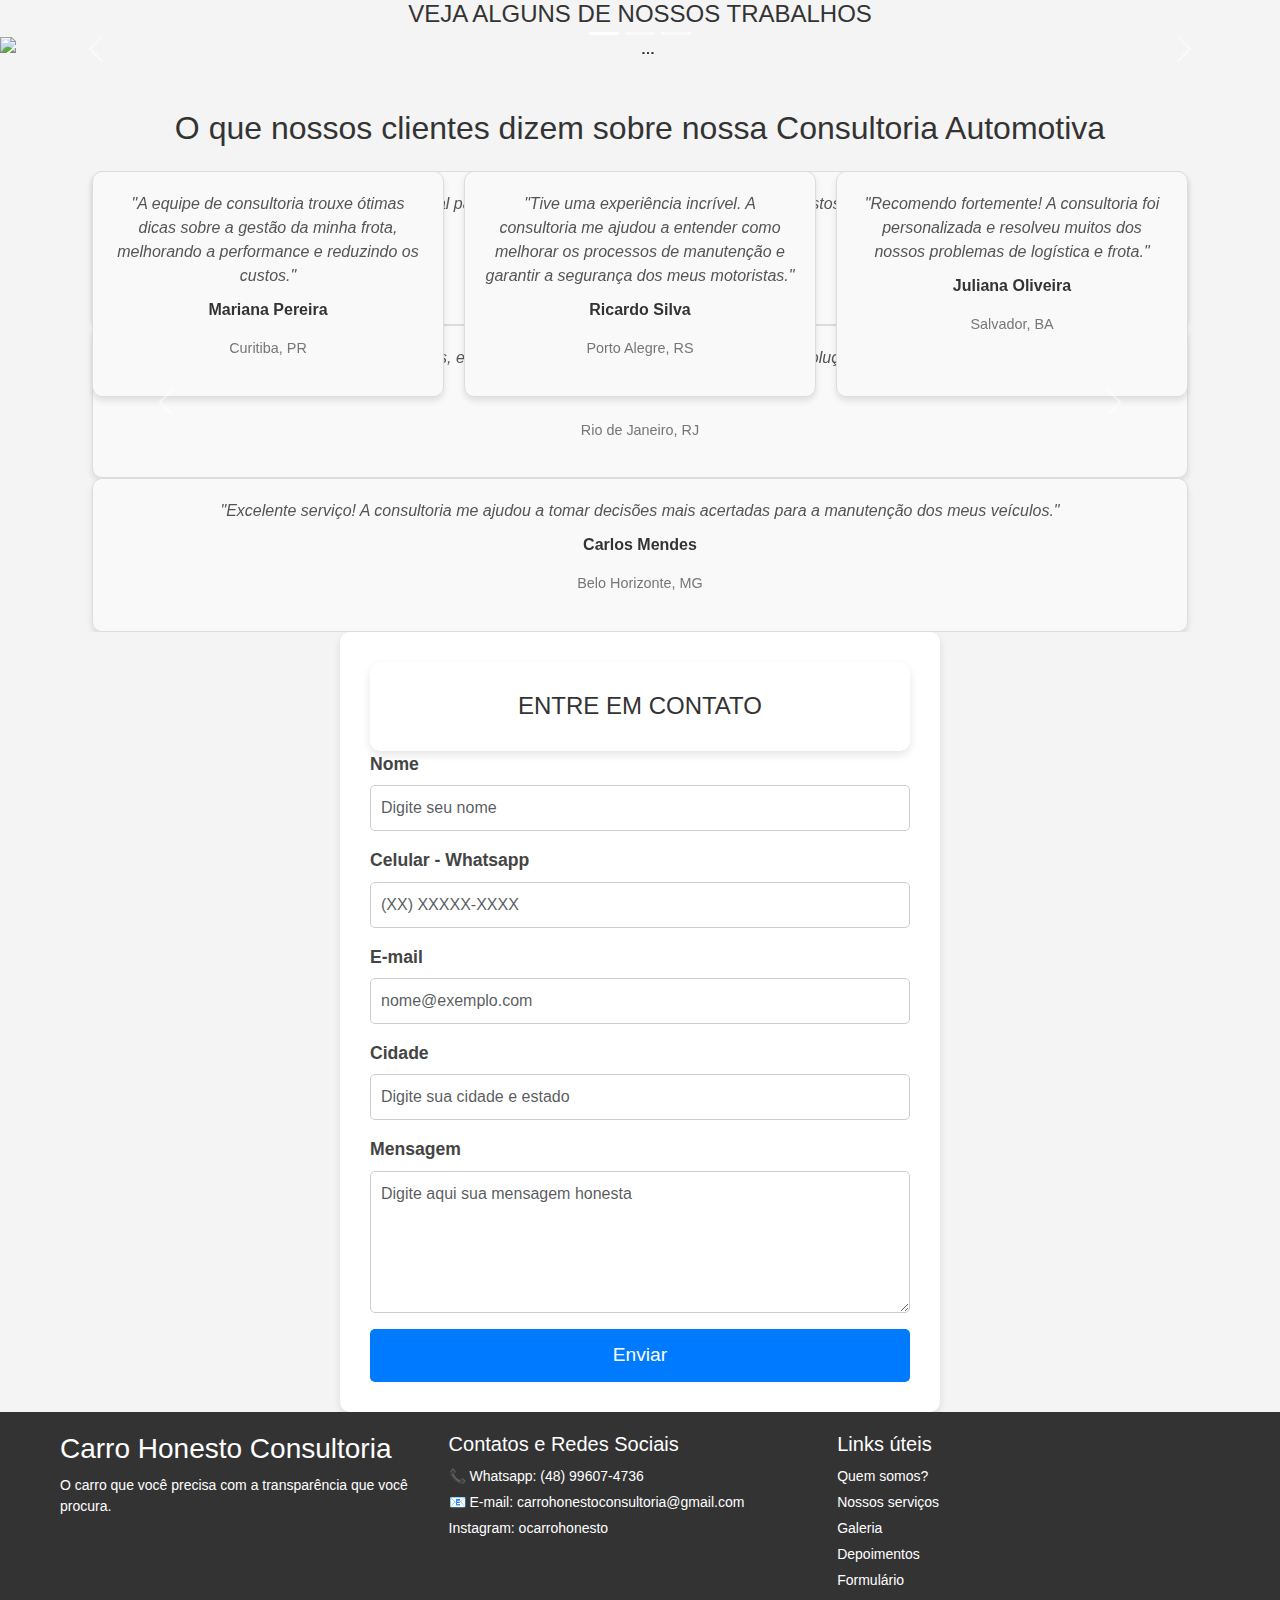
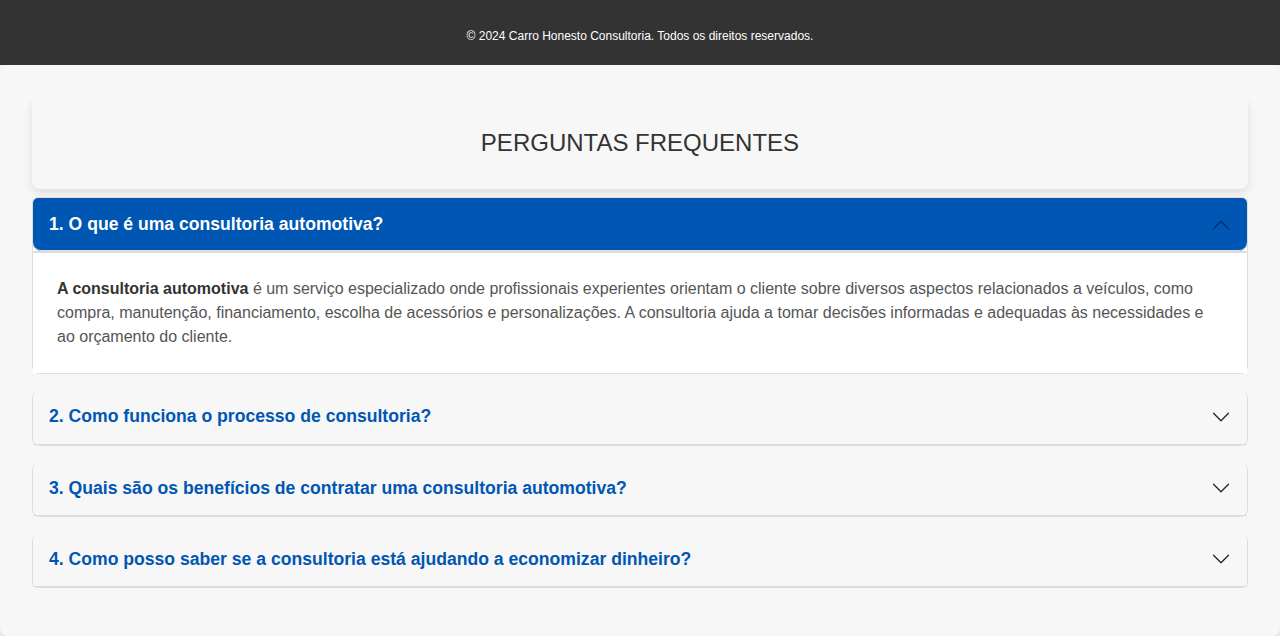
==== index.html @ 40cb721e "Merge branch 'develop' into feature/rodape" ====
<!DOCTYPE html>
<html lang="pt-br">

<head>
    <meta charset="UTF-8">
    <meta http-equiv="X-UA-Compatible" content="IE=edge">
    <meta name="viewport" content="width=device-width, initial-scale=1.0">
    <link href="https://cdn.jsdelivr.net/npm/bootstrap@5.3.3/dist/css/bootstrap.min.css" rel="stylesheet"
        integrity="sha384-QWTKZyjpPEjISv5WaRU9OFeRpok6YctnYmDr5pNlyT2bRjXh0JMhjY6hW+ALEwIH" crossorigin="anonymous">
    <script src="https://cdn.jsdelivr.net/npm/bootstrap@5.3.3/dist/js/bootstrap.bundle.min.js"
        integrity="sha384-YvpcrYf0tY3lHB60NNkmXc5s9fDVZLESaAA55NDzOxhy9GkcIdslK1eN7N6jIeHz"
        crossorigin="anonymous"></script>
    <title>CARRO HONESTO CONSULTORIA</title>
    <link href="style.css" rel="stylesheet">
</head>

<body>
    <!-- Carrossel de fotos automático com implemento de botões indicadores, com intervalo automático estilizado e legendas -->

    <section class="galeria">
        <h4 class="galeria">VEJA ALGUNS DE NOSSOS TRABALHOS</h4>
        <div id="carouselExampleAutoplaying" class="carousel slide" data-bs-ride="carousel">
            <div class="carousel-indicators" id="galeria">
                <button type="button" data-bs-target="#carouselExampleAutoplaying" data-bs-slide-to="0" class="active"
                    aria-current="true" aria-label="Slide 1"></button>
                <button type="button" data-bs-target="#carouselExampleAutoplaying" data-bs-slide-to="1"
                    aria-label="Slide 2"></button>
                <button type="button" data-bs-target="#carouselExampleAutoplaying" data-bs-slide-to="2"
                    aria-label="Slide 3"></button>
            </div>
            <div class="carousel-inner" data-bs-interval="200">
                <div class="carousel-item active">
                    <img src="https://i.pinimg.com/originals/4d/48/a8/4d48a89ac4e59d79ef3f8ef38047bf33.jpg"
                        class="d-block w-100" alt="..." width="50">
                    <div class="carousel-caption d-none d-md-block">
                        <p>Some representative placeholder content for the first slide.</p>
                    </div>
                </div>
                <div class="carousel-item">
                    <img src="https://th.bing.com/th/id/OIP.Dgp4jP0FR7Mn5BsszhM-vQHaEo?w=800&h=500&rs=1&pid=ImgDetMain"
                        class="d-block w-100" alt="...">
                    <div class="carousel-caption d-none d-md-block">
                        <p>Some representative placeholder content for the second slide.</p>
                    </div>
                </div>
                <div class="carousel-item">
                    <img src="https://th.bing.com/th/id/OIP.BgHZo4acsLBjMkvenVLP-wHaEy?w=800&h=517&rs=1&pid=ImgDetMain"
                        class="d-block w-100" alt="...">
                    <div class="carousel-caption d-none d-md-block">
                        <p>Some representative placeholder content for the third slide.</p>
                    </div>
                </div>
            </div>
            <button class="carousel-control-prev" type="button" data-bs-target="#carouselExampleAutoplaying"
                data-bs-slide="prev">
                <span class="carousel-control-prev-icon" aria-hidden="true"></span>
                <span class="visually-hidden">Anterior</span>
            </button>
            <button class="carousel-control-next" type="button" data-bs-target="#carouselExampleAutoplaying"
                data-bs-slide="next">
                <span class="carousel-control-next-icon" aria-hidden="true"></span>
                <span class="visually-hidden">Próximo</span>
            </button>
        </div>
    </section>


    <!-- DEPOIMENTOS -->

    <section class="depoimentos">
        <div class="container mt-5" id="depoimentos">
            <h2 class="text-center mb-4">O que nossos clientes dizem sobre nossa Consultoria Automotiva</h2>

            <!-- Carrossel de Depoimentos -->
            <div id="testimonialCarousel" class="carousel slide" data-bs-ride="carousel">
                <div class="carousel-inner">
                    <!-- Item 1 -->
                    <div class="carousel-item active">
                        <div class="testimonial-card">
                            <p class="testimonial-content">"A consultoria foi essencial para otimizar nossa frota.
                                Conseguimos reduzir
                                custos e aumentar a eficiência."</p>
                            <p class="testimonial-author">Lucas Almeida</p>
                            <p class="testimonial-location">São Paulo, SP</p>
                        </div>
                        <div class="testimonial-card">
                            <p class="testimonial-content">"Profissionais altamente qualificados, entenderam nossas
                                necessidades e
                                ofereceram soluções práticas para o nosso negócio."</p>
                            <p class="testimonial-author">Fernanda Costa</p>
                            <p class="testimonial-location">Rio de Janeiro, RJ</p>
                        </div>
                        <div class="testimonial-card">
                            <p class="testimonial-content">"Excelente serviço! A consultoria me ajudou a tomar decisões
                                mais acertadas
                                para a manutenção dos meus veículos."</p>
                            <p class="testimonial-author">Carlos Mendes</p>
                            <p class="testimonial-location">Belo Horizonte, MG</p>
                        </div>
                    </div>

                    <!-- Item 2 -->
                    <div class="carousel-item">
                        <div class="testimonial-card">
                            <p class="testimonial-content">"A equipe de consultoria trouxe ótimas dicas sobre a gestão
                                da minha frota,
                                melhorando a performance e reduzindo os custos."</p>
                            <p class="testimonial-author">Mariana Pereira</p>
                            <p class="testimonial-location">Curitiba, PR</p>
                        </div>
                        <div class="testimonial-card">
                            <p class="testimonial-content">"Tive uma experiência incrível. A consultoria me ajudou a
                                entender como
                                melhorar os processos de manutenção e garantir a segurança dos meus motoristas."</p>
                            <p class="testimonial-author">Ricardo Silva</p>
                            <p class="testimonial-location">Porto Alegre, RS</p>
                        </div>
                        <div class="testimonial-card">
                            <p class="testimonial-content">"Recomendo fortemente! A consultoria foi personalizada e
                                resolveu muitos
                                dos nossos problemas de logística e frota."</p>
                            <p class="testimonial-author">Juliana Oliveira</p>
                            <p class="testimonial-location">Salvador, BA</p>
                        </div>
                    </div>
                </div>

                <!-- Controles do Carrossel -->
                <button class="carousel-control-prev" type="button" data-bs-target="#testimonialCarousel"
                    data-bs-slide="prev">
                    <span class="carousel-control-prev-icon" aria-hidden="true"></span>
                    <span class="visually-hidden">Anterior</span>
                </button>
                <button class="carousel-control-next" type="button" data-bs-target="#testimonialCarousel"
                    data-bs-slide="next">
                    <span class="carousel-control-next-icon" aria-hidden="true"></span>
                    <span class="visually-hidden">Próximo</span>
                </button>
            </div>
        </div>

        <!-- Scripts do Bootstrap -->
        <script src="https://cdn.jsdelivr.net/npm/bootstrap@5.3.0-alpha1/dist/js/bootstrap.bundle.min.js"></script>
    </section>


    <!-- FORMULÁRIO -->

    <section class="formulario">
        <h4 class="formulario">ENTRE EM CONTATO</h4>
        <form>
            <div class="mb-3" id="formulario">
                <label for="name" class="form-label">Nome</label>
                <input type="text" class="form-control" id="name" placeholder="Digite seu nome" required>
            </div>
            <div class="mb-3">
                <label for="tel" class="form-label">Celular - Whatsapp</label>
                <input type="tel" class="form-control" id="tel" placeholder="(XX) XXXXX-XXXX"
                    pattern="\(\d{2}\) \d{5}-\d{4}" required>
            </div>
            <div class="mb-3">
                <label for="email" class="form-label">E-mail</label>
                <input type="email" class="form-control" id="email" placeholder="nome@exemplo.com" required>
            </div>
            <div class="mb-3">
                <label for="city" class="form-label">Cidade</label>
                <input type="text" class="form-control" id="city" placeholder="Digite sua cidade e estado" required>
            </div>
            <div class="mb-3">
                <label for="message" class="form-label">Mensagem</label>
                <textarea class="form-control" id="message" rows="5" placeholder="Digite aqui sua mensagem honesta"
                    required></textarea>
            </div>
            <button type="submit" class="btn btn-primary">Enviar</button>
        </form>
    </section>


    <!-- RODAPÉ -->

  <footer>
    <div class="footer-container">
      <div class="footer-section">
        <h3>Carro Honesto Consultoria</h3>
        <p>O carro que você precisa com a transparência que você procura.</p>
      </div>
      <div class="footer-section">
        <h5>Contatos e Redes Sociais</h5>
        <ul>
          <li><a href="https://wa.me/5548996074736" target="_blank"><i class="fab fa-whatsapp"></i>📞 Whatsapp: (48)
              99607-4736</a></li>
          <li><a href="mailto:carrohonestoconsultoria@gmail.com"><i class="fas fa-envelope"></i>📧 E-mail:
              carrohonestoconsultoria@gmail.com</a></li>
          <li><a href="https://www.instagram.com/ocarrohonesto" target="_blank"><i class="fab fa-instagram"></i>
              Instagram: ocarrohonesto</a></li>
        </ul>
      </div>
      <div class="footer-section">
        <h5>Links úteis</h5>
        <ul>
          <li><a href="#quemSomos">Quem somos?</a></li>
          <li><a href="#nossosServicos">Nossos serviços</a></li>
          <li><a href="#galeria">Galeria</a></li>
          <li><a href="#depoimentos">Depoimentos</a></li>
          <li><a href="#formulario">Formulário</a></li>
        </ul>
      </div>
    </div>
    <div class="footer-bottom">
      <p>&copy; 2024 Carro Honesto Consultoria. Todos os direitos reservados.</p>
    </div>
  </footer>

  <!-- PERGUNTAS FREQUENTES -->

  <section class="perguntas">
    <h4 class="perguntas">PERGUNTAS FREQUENTES</h4>
    <div class="accordion" id="accordionExample">
      <div class="accordion-item">
        <h2 class="accordion-header">
          <button class="accordion-button" type="button" data-bs-toggle="collapse" data-bs-target="#collapseOne"
            aria-expanded="true" aria-controls="collapseOne">
            1. O que é uma consultoria automotiva?
          </button>
        </h2>
        <div id="collapseOne" class="accordion-collapse collapse show" data-bs-parent="#accordionExample">
          <div class="accordion-body">
            <strong>A consultoria automotiva </strong>é um serviço especializado onde profissionais experientes orientam
            o
            cliente sobre diversos aspectos relacionados a veículos, como compra, manutenção, financiamento, escolha
            de acessórios e personalizações. A consultoria ajuda a tomar decisões informadas e adequadas às
            necessidades e ao orçamento do cliente.
          </div>
        </div>
      </div>
      <div class="accordion-item">
        <h2 class="accordion-header">
          <button class="accordion-button collapsed" type="button" data-bs-toggle="collapse"
            data-bs-target="#collapseTwo" aria-expanded="false" aria-controls="collapseTwo">
            2. Como funciona o processo de consultoria?
          </button>
        </h2>
        <div id="collapseTwo" class="accordion-collapse collapse" data-bs-parent="#accordionExample">
          <div class="accordion-body">
            <strong>O processo começa com</strong> uma análise das
            necessidades do cliente. Em seguida, realizamos uma pesquisa detalhada sobre as opções de veículos ou
            serviços que atendem a essas necessidades. Depois, fornecemos recomendações personalizadas, seja para a
            compra de um carro novo, manutenção preventiva, ou personalizações. Todo o processo é transparente e
            adaptado ao seu perfil.
          </div>
        </div>
      </div>
      <div class="accordion-item">
        <h2 class="accordion-header">
          <button class="accordion-button collapsed" type="button" data-bs-toggle="collapse"
            data-bs-target="#collapseThree" aria-expanded="false" aria-controls="collapseThree">
            3. Quais são os benefícios de contratar uma consultoria automotiva?
          </button>
        </h2>
        <div id="collapseThree" class="accordion-collapse collapse" data-bs-parent="#accordionExample">
          <div class="accordion-body">
            <strong>Os benefícios incluem</strong> uma escolha mais informada
            na compra do veículo, otimização de custos com manutenção e serviços, e personalização do carro de acordo
            com suas preferências. Além disso, você terá acesso a descontos exclusivos em peças e serviços, e garantimos
            que seu carro esteja sempre em ótimo estado.
          </div>
        </div>
      </div>
      <div class="accordion-item">
        <h2 class="accordion-header">
          <button class="accordion-button collapsed" type="button" data-bs-toggle="collapse"
            data-bs-target="#collapseFour" aria-expanded="false" aria-controls="collapseFour">
            4. Como posso saber se a consultoria está ajudando a economizar dinheiro?
          </button>
        </h2>
        <div id="collapseFour" class="accordion-collapse collapse" data-bs-parent="#accordionExample">
          <div class="accordion-body">
            <strong>A consultoria automotiva busca otimizar seus gastos a longo prazo</strong>,
            seja ajudando na escolha de um carro com custo-benefício ideal, ou prevenindo despesas futuras com
            manutenção preventiva. Ao seguir nossas recomendações, muitos de nossos clientes economizam dinheiro ao
            evitar gastos inesperados com reparos caros e má escolha de veículos.
          </div>
        </div>
      </div>
    </div>
  </section>


</body>

</html>
---- style.css ----
/* GALERIA */

h4.galeria {
    text-align: center;

}


/* DEPOIMENTOS */

.testimonial-card {
    border: 1px solid #ddd;
    border-radius: 10px;
    padding: 20px;
    background-color: #f9f9f9;
    box-shadow: 0 4px 6px rgba(0, 0, 0, 0.1);
    transition: transform 0.3s ease;
    text-align: center;
}

.testimonial-card:hover {
    transform: translateY(-10px);
}

.testimonial-content {
    font-style: italic;
    color: #555;
    margin-bottom: 10px;
}

.testimonial-author {
    font-weight: bold;
    margin-top: 10px;
}

.testimonial-location {
    font-size: 0.9rem;
    color: #777;
}

.carousel-item {
    display: flex;
    justify-content: space-between;
}

.carousel-item .testimonial-card {
    flex: 1;
    margin: 0 10px;
}

.carousel-inner {
    text-align: center;
}

/* Estilo responsivo */
@media (max-width: 767px) {
    .carousel-item .testimonial-card {
        margin-bottom: 20px;
    }
}


/* FORMULARIO */

h4.formulario {
    text-align: center;
}

* {
    margin: 0;
    padding: 0;
    box-sizing: border-box;
}

/* Definindo o estilo geral da página */
body {
    font-family: 'Arial', sans-serif;
    background-color: #f7f7f7;
    color: #333;
    padding: 20px;
}

/* Estilo para a seção do formulário */
.formulario {
    background-color: #fff;
    border-radius: 10px;
    padding: 30px;
    box-shadow: 0 4px 8px rgba(0, 0, 0, 0.1);
    max-width: 600px;
    margin: 0 auto;
}

/* Título */
.formulario h2 {
    text-align: center;
    margin-bottom: 20px;
}

/* Estilo dos campos do formulário */
.mb-3 {
    margin-bottom: 15px;
}

.form-label {
    font-weight: 600;
    font-size: 1.1rem;
    color: #444;
}

.form-control {
    width: 100%;
    padding: 10px;
    border: 1px solid #ccc;
    border-radius: 5px;
    font-size: 1rem;
    transition: border-color 0.3s ease;
}

.form-control:focus {
    border-color: #007bff;
    outline: none;
}

/* Estilo do botão */
.btn {
    width: 100%;
    padding: 12px;
    background-color: #007bff;
    color: #fff;
    border: none;
    border-radius: 5px;
    font-size: 1.2rem;
    cursor: pointer;
    transition: background-color 0.3s ease;
}

.btn:hover {
    background-color: #0056b3;
}

/* Ajuste de layout para telas menores */
@media (max-width: 768px) {
    .formulario {
        padding: 20px;
    }
}


/* PERGUNTAS FREQUENTES */

h4.perguntas {
    text-align: center;
}

/* Estilizando a seção */
.perguntas {
    font-family: Arial, sans-serif;
    padding: 2rem;
    background-color: #f7f7f7;
    border-radius: 8px;
    box-shadow: 0 4px 8px rgba(0, 0, 0, 0.1);
}

/* Título da seção */
.perguntas-titulo {
    font-size: 1.5rem;
    font-weight: 700;
    text-align: center;
    color: #333;
    margin-bottom: 1.5rem;
}

/* Estilizando os itens da accordion */
.accordion-item {
    margin-bottom: 1rem;
    border: 1px solid #ddd;
    border-radius: 8px;
    background-color: #fff;
}

/* Cabeçalho dos itens da accordion */
.accordion-header {
    padding: 0;
    border-bottom: 1px solid #ddd;
}

/* Botão do item da accordion */
.accordion-button {
    padding: 1rem;
    font-size: 1.1rem;
    font-weight: 600;
    color: #333;
    background-color: #f7f7f7;
    border: none;
    text-align: left;
    width: 100%;
    border-radius: 8px;
    transition: background-color 0.3s ease;
}

.accordion-button:focus {
    box-shadow: none;
}

.accordion-button:hover,
.accordion-button:focus {
    background-color: #e6e6e6;
}

/* Quando o botão estiver colapsado */
.accordion-button.collapsed {
    background-color: #f7f7f7;
    color: #0056b3;
}

/* Quando o botão estiver expandido */
.accordion-button:not(.collapsed) {
    background-color: #0056b3;
    color: #fff;
}

/* Corpo da accordion */
.accordion-body {
    padding: 1.5rem;
    font-size: 1rem;
    color: #555;
    background-color: #fff;
    border-top: 1px solid #ddd;
}

/* Destaque para o texto forte dentro da accordion */
.accordion-body strong {
    color: #333;
    font-weight: 700;
}


/* RODAPÉ */

/* styles.css */

body {
    font-family: Arial, sans-serif;
    margin: 0;
    padding: 0;
    background-color: #f4f4f4;
}

footer {
    background-color: #333;
    color: #fff;
    padding: 20px 0;
    font-size: 14px;
}

.footer-container {
    display: flex;
    justify-content: space-between;
    max-width: 1200px;
    margin: 0 auto;
    padding: 0 20px;
}

.footer-section {
    width: 33%;
}

.footer-section h3, .footer-section h5 {
    margin-bottom: 10px;
}

.footer-section p {
    margin: 10px 0;
}

.footer-section ul {
    list-style-type: none;
    padding: 0;
}

.footer-section ul li {
    margin: 5px 0;
}

.footer-section ul li a {
    color: #fff;
    text-decoration: none;
}

.footer-section ul li a:hover {
    text-decoration: underline;
}

.footer-bottom {
    text-align: center;
    margin-top: 20px;
    font-size: 12px;
}

.footer-bottom p {
    margin: 0;
}
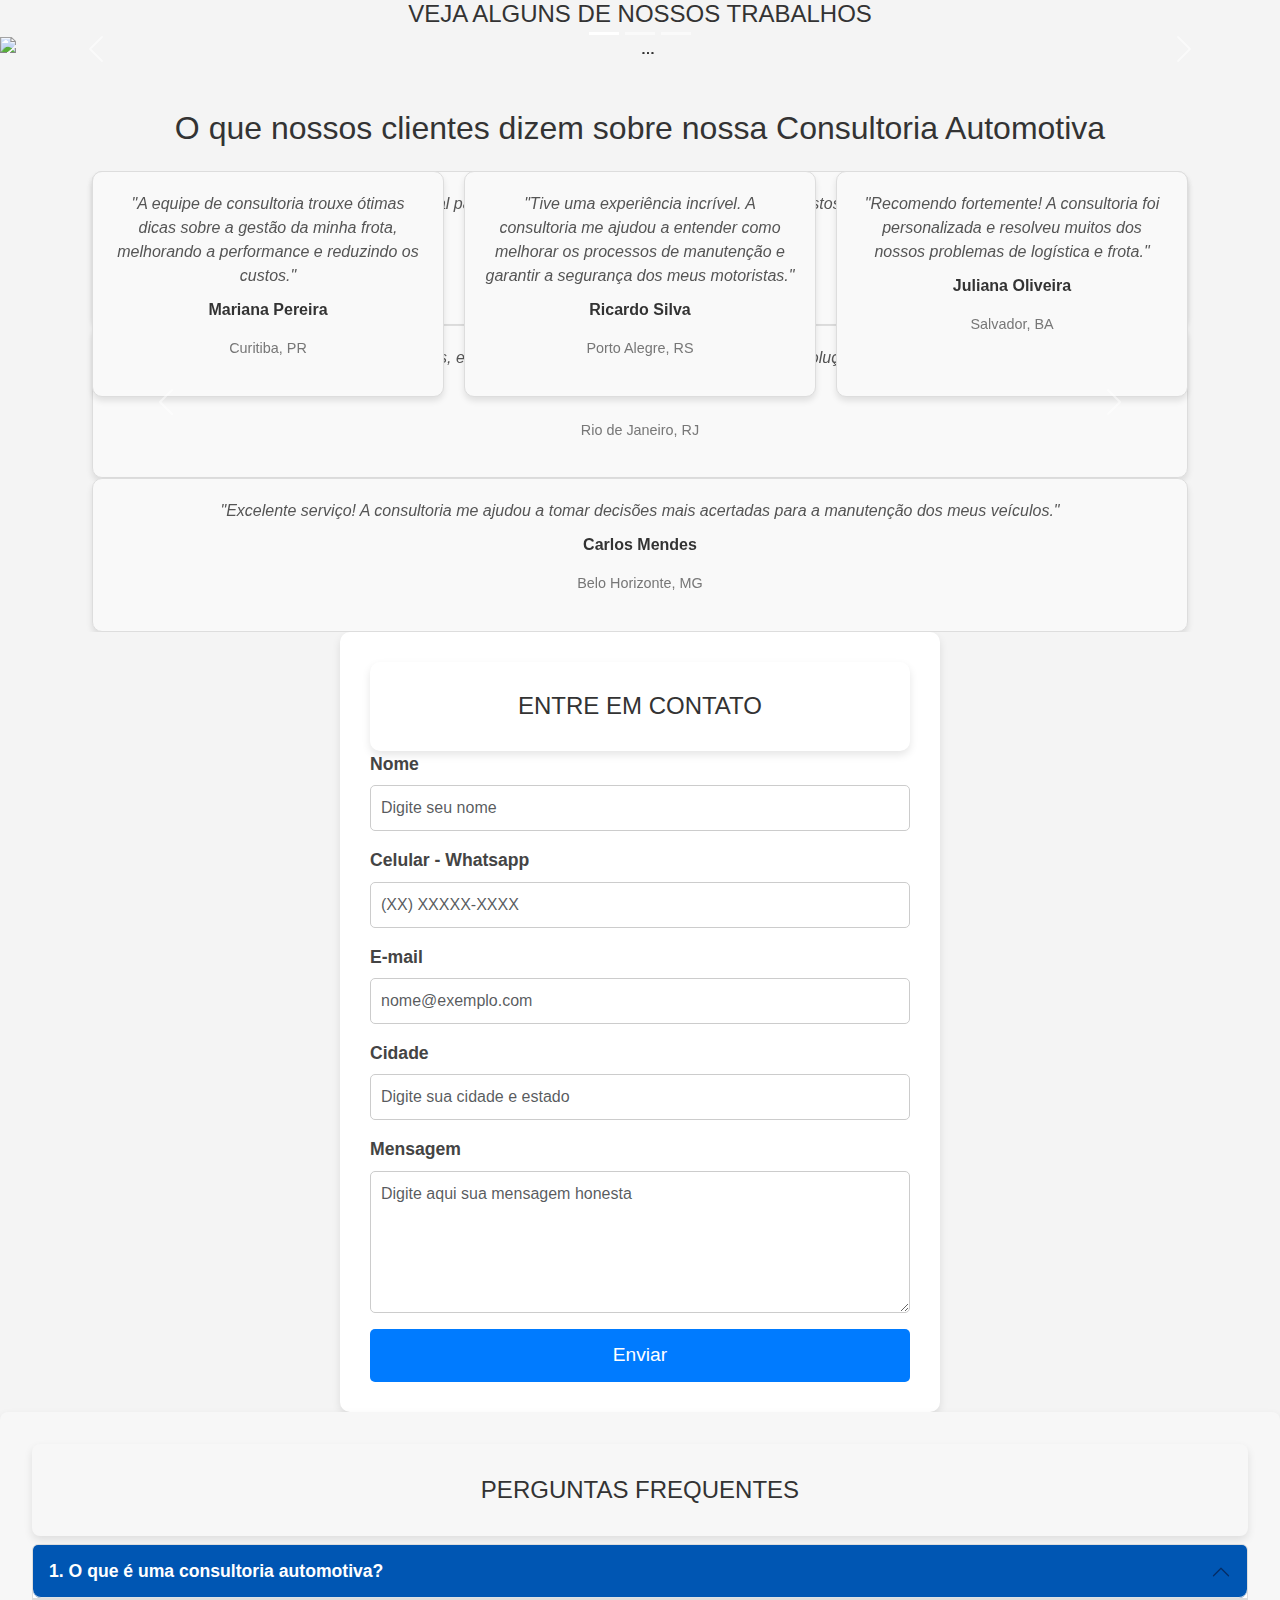
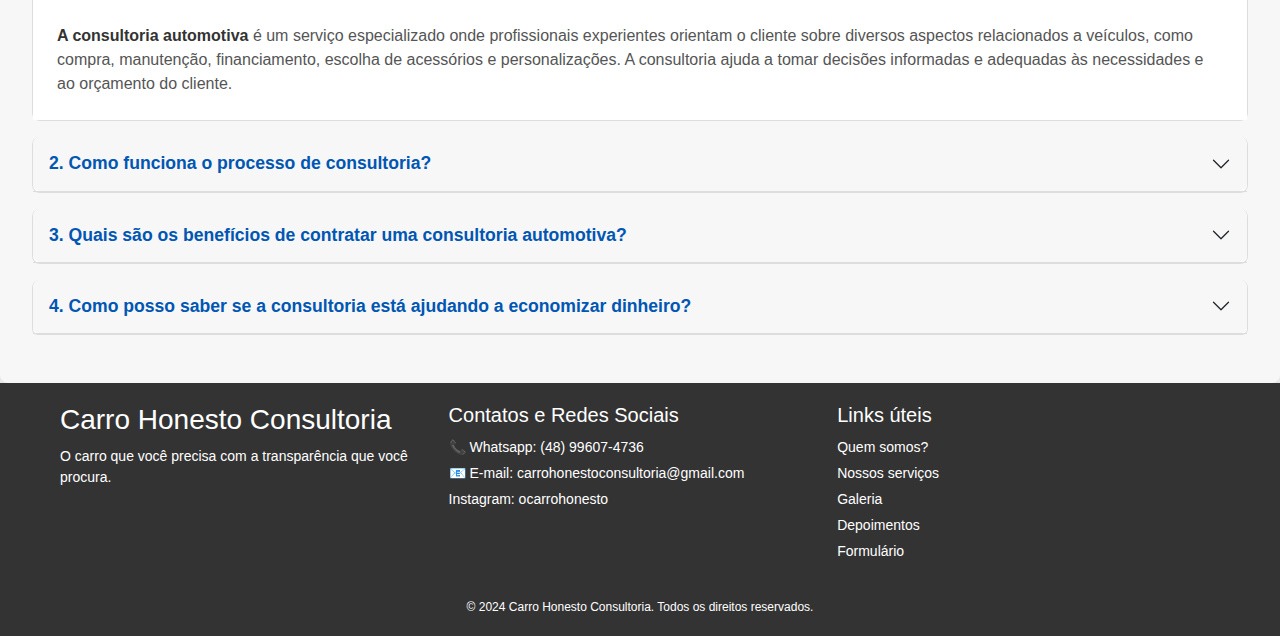
==== commit e9cf61fb: "refactor: corrije estrutura" ====
--- a/index.html
+++ b/index.html
@@ -176,41 +176,6 @@
     </section>
 
 
-    <!-- RODAPÉ -->
-
-  <footer>
-    <div class="footer-container">
-      <div class="footer-section">
-        <h3>Carro Honesto Consultoria</h3>
-        <p>O carro que você precisa com a transparência que você procura.</p>
-      </div>
-      <div class="footer-section">
-        <h5>Contatos e Redes Sociais</h5>
-        <ul>
-          <li><a href="https://wa.me/5548996074736" target="_blank"><i class="fab fa-whatsapp"></i>📞 Whatsapp: (48)
-              99607-4736</a></li>
-          <li><a href="mailto:carrohonestoconsultoria@gmail.com"><i class="fas fa-envelope"></i>📧 E-mail:
-              carrohonestoconsultoria@gmail.com</a></li>
-          <li><a href="https://www.instagram.com/ocarrohonesto" target="_blank"><i class="fab fa-instagram"></i>
-              Instagram: ocarrohonesto</a></li>
-        </ul>
-      </div>
-      <div class="footer-section">
-        <h5>Links úteis</h5>
-        <ul>
-          <li><a href="#quemSomos">Quem somos?</a></li>
-          <li><a href="#nossosServicos">Nossos serviços</a></li>
-          <li><a href="#galeria">Galeria</a></li>
-          <li><a href="#depoimentos">Depoimentos</a></li>
-          <li><a href="#formulario">Formulário</a></li>
-        </ul>
-      </div>
-    </div>
-    <div class="footer-bottom">
-      <p>&copy; 2024 Carro Honesto Consultoria. Todos os direitos reservados.</p>
-    </div>
-  </footer>
-
   <!-- PERGUNTAS FREQUENTES -->
 
   <section class="perguntas">
@@ -286,6 +251,41 @@
   </section>
 
 
+    <!-- RODAPÉ -->
+
+    <footer>
+        <div class="footer-container">
+          <div class="footer-section">
+            <h3>Carro Honesto Consultoria</h3>
+            <p>O carro que você precisa com a transparência que você procura.</p>
+          </div>
+          <div class="footer-section">
+            <h5>Contatos e Redes Sociais</h5>
+            <ul>
+              <li><a href="https://wa.me/5548996074736" target="_blank"><i class="fab fa-whatsapp"></i>📞 Whatsapp: (48)
+                  99607-4736</a></li>
+              <li><a href="mailto:carrohonestoconsultoria@gmail.com"><i class="fas fa-envelope"></i>📧 E-mail:
+                  carrohonestoconsultoria@gmail.com</a></li>
+              <li><a href="https://www.instagram.com/ocarrohonesto" target="_blank"><i class="fab fa-instagram"></i>
+                  Instagram: ocarrohonesto</a></li>
+            </ul>
+          </div>
+          <div class="footer-section">
+            <h5>Links úteis</h5>
+            <ul>
+              <li><a href="#quemSomos">Quem somos?</a></li>
+              <li><a href="#nossosServicos">Nossos serviços</a></li>
+              <li><a href="#galeria">Galeria</a></li>
+              <li><a href="#depoimentos">Depoimentos</a></li>
+              <li><a href="#formulario">Formulário</a></li>
+            </ul>
+          </div>
+        </div>
+        <div class="footer-bottom">
+          <p>&copy; 2024 Carro Honesto Consultoria. Todos os direitos reservados.</p>
+        </div>
+      </footer>
+
 </body>
 
 </html>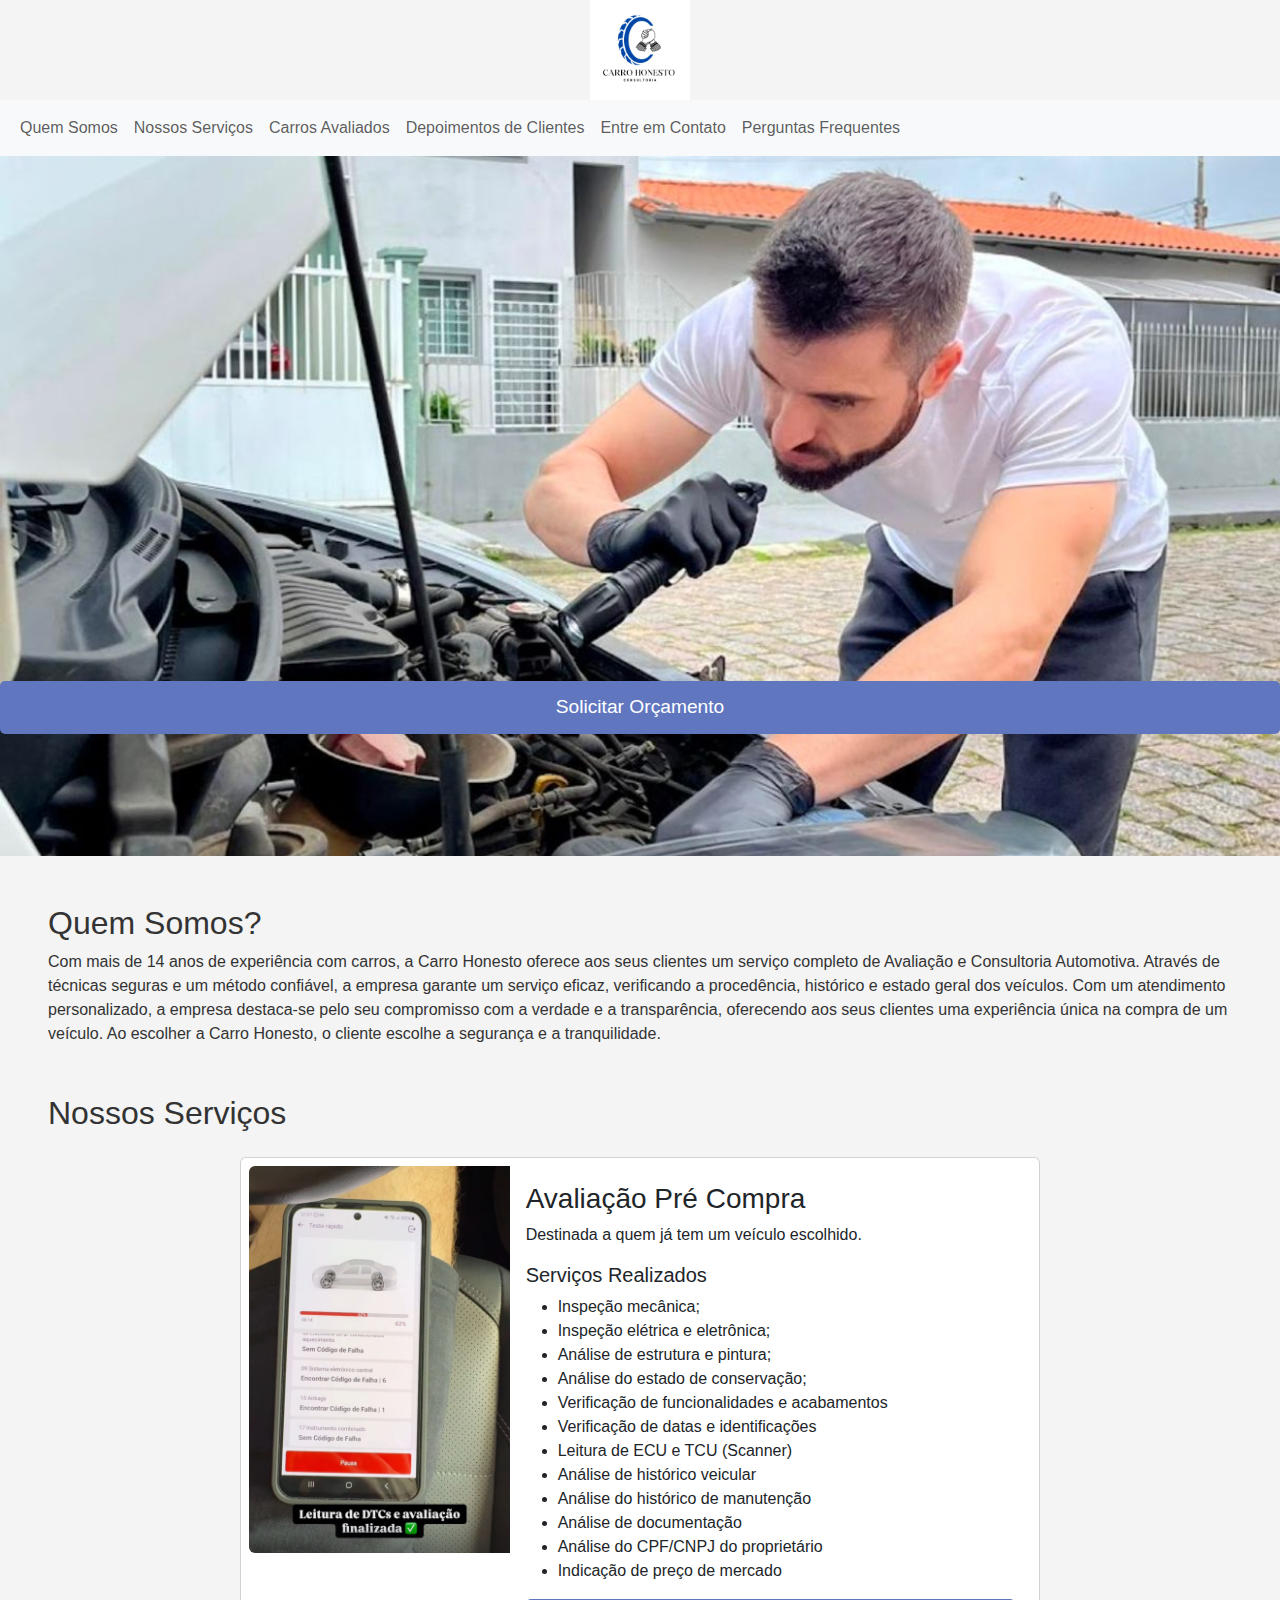
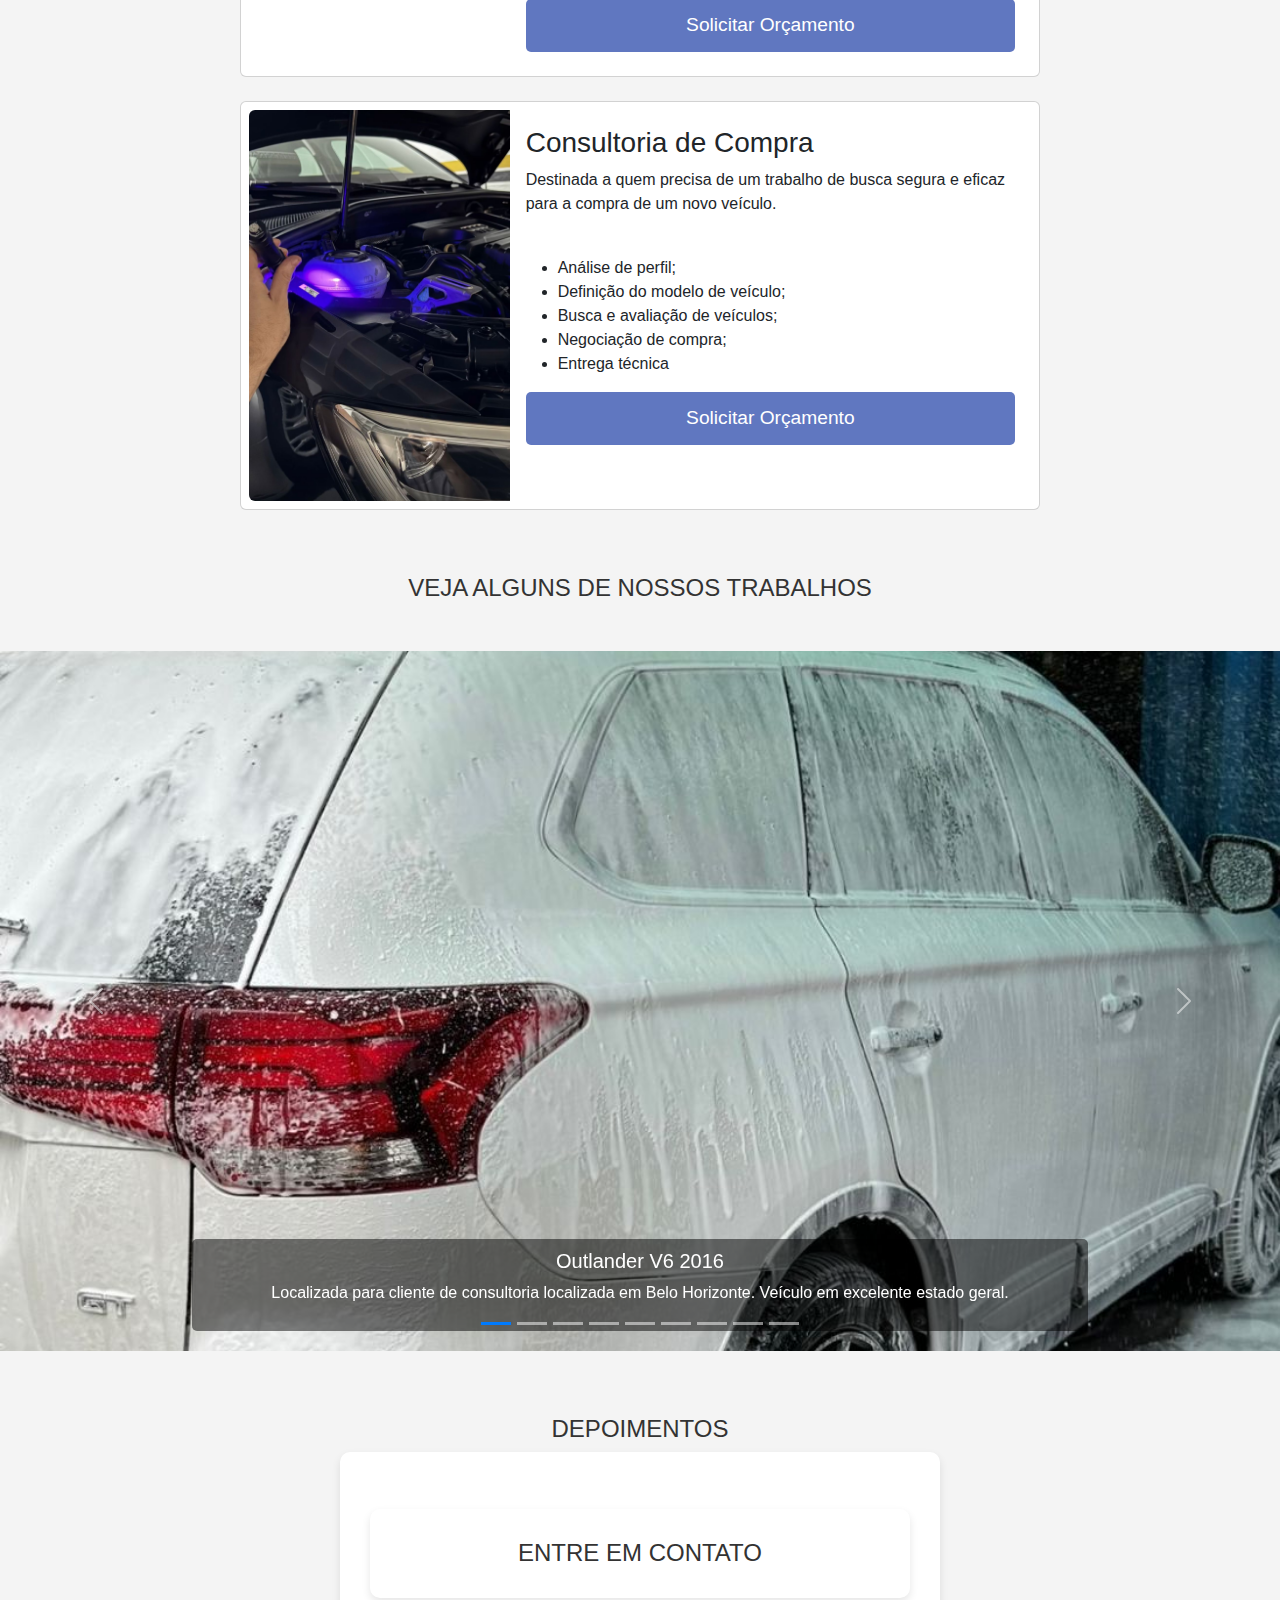
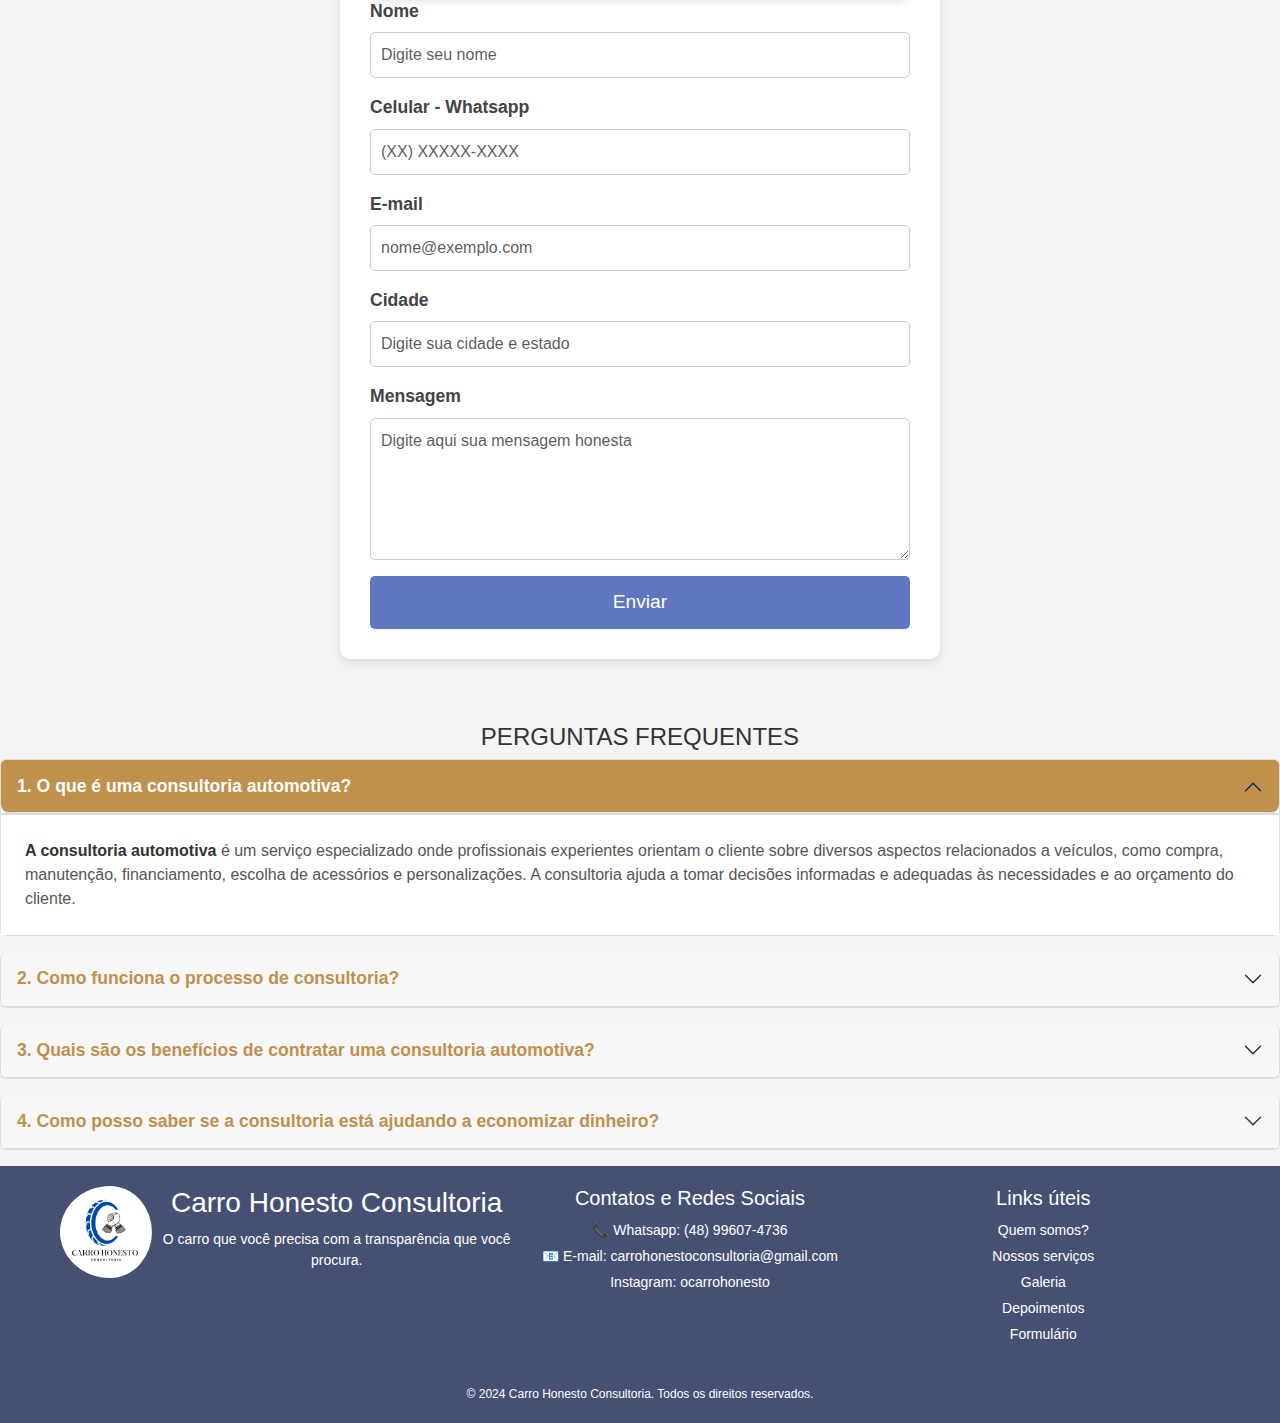
==== commit fac712de: "fix: ajusta formatações" ====
--- a/index.html
+++ b/index.html
@@ -2,178 +2,287 @@
 <html lang="pt-br">
 
 <head>
-    <meta charset="UTF-8">
-    <meta http-equiv="X-UA-Compatible" content="IE=edge">
-    <meta name="viewport" content="width=device-width, initial-scale=1.0">
-    <link href="https://cdn.jsdelivr.net/npm/bootstrap@5.3.3/dist/css/bootstrap.min.css" rel="stylesheet"
-        integrity="sha384-QWTKZyjpPEjISv5WaRU9OFeRpok6YctnYmDr5pNlyT2bRjXh0JMhjY6hW+ALEwIH" crossorigin="anonymous">
-    <script src="https://cdn.jsdelivr.net/npm/bootstrap@5.3.3/dist/js/bootstrap.bundle.min.js"
-        integrity="sha384-YvpcrYf0tY3lHB60NNkmXc5s9fDVZLESaAA55NDzOxhy9GkcIdslK1eN7N6jIeHz"
-        crossorigin="anonymous"></script>
-    <title>CARRO HONESTO CONSULTORIA</title>
-    <link href="style.css" rel="stylesheet">
+  <meta charset="UTF-8">
+  <meta http-equiv="X-UA-Compatible" content="IE=edge">
+  <meta name="viewport" content="width=device-width, initial-scale=1.0">
+  <link href="https://cdn.jsdelivr.net/npm/bootstrap@5.3.3/dist/css/bootstrap.min.css" rel="stylesheet"
+    integrity="sha384-QWTKZyjpPEjISv5WaRU9OFeRpok6YctnYmDr5pNlyT2bRjXh0JMhjY6hW+ALEwIH" crossorigin="anonymous">
+  <script src="https://cdn.jsdelivr.net/npm/bootstrap@5.3.3/dist/js/bootstrap.bundle.min.js"
+    integrity="sha384-YvpcrYf0tY3lHB60NNkmXc5s9fDVZLESaAA55NDzOxhy9GkcIdslK1eN7N6jIeHz"
+    crossorigin="anonymous"></script>
+  <title>CARRO HONESTO CONSULTORIA</title>
+  <link rel="icon" type="image/x-icon" href="img/logo.jpeg" class="icone" borde>
+  <link href="style.css" rel="stylesheet">
 </head>
 
 <body>
-    <!-- Carrossel de fotos automático com implemento de botões indicadores, com intervalo automático estilizado e legendas -->
-
-    <section class="galeria">
-        <h4 class="galeria">VEJA ALGUNS DE NOSSOS TRABALHOS</h4>
-        <div id="carouselExampleAutoplaying" class="carousel slide" data-bs-ride="carousel">
-            <div class="carousel-indicators" id="galeria">
-                <button type="button" data-bs-target="#carouselExampleAutoplaying" data-bs-slide-to="0" class="active"
-                    aria-current="true" aria-label="Slide 1"></button>
-                <button type="button" data-bs-target="#carouselExampleAutoplaying" data-bs-slide-to="1"
-                    aria-label="Slide 2"></button>
-                <button type="button" data-bs-target="#carouselExampleAutoplaying" data-bs-slide-to="2"
-                    aria-label="Slide 3"></button>
-            </div>
-            <div class="carousel-inner" data-bs-interval="200">
-                <div class="carousel-item active">
-                    <img src="https://i.pinimg.com/originals/4d/48/a8/4d48a89ac4e59d79ef3f8ef38047bf33.jpg"
-                        class="d-block w-100" alt="..." width="50">
-                    <div class="carousel-caption d-none d-md-block">
-                        <p>Some representative placeholder content for the first slide.</p>
-                    </div>
-                </div>
-                <div class="carousel-item">
-                    <img src="https://th.bing.com/th/id/OIP.Dgp4jP0FR7Mn5BsszhM-vQHaEo?w=800&h=500&rs=1&pid=ImgDetMain"
-                        class="d-block w-100" alt="...">
-                    <div class="carousel-caption d-none d-md-block">
-                        <p>Some representative placeholder content for the second slide.</p>
-                    </div>
-                </div>
-                <div class="carousel-item">
-                    <img src="https://th.bing.com/th/id/OIP.BgHZo4acsLBjMkvenVLP-wHaEy?w=800&h=517&rs=1&pid=ImgDetMain"
-                        class="d-block w-100" alt="...">
-                    <div class="carousel-caption d-none d-md-block">
-                        <p>Some representative placeholder content for the third slide.</p>
-                    </div>
-                </div>
-            </div>
-            <button class="carousel-control-prev" type="button" data-bs-target="#carouselExampleAutoplaying"
-                data-bs-slide="prev">
-                <span class="carousel-control-prev-icon" aria-hidden="true"></span>
-                <span class="visually-hidden">Anterior</span>
-            </button>
-            <button class="carousel-control-next" type="button" data-bs-target="#carouselExampleAutoplaying"
-                data-bs-slide="next">
-                <span class="carousel-control-next-icon" aria-hidden="true"></span>
-                <span class="visually-hidden">Próximo</span>
-            </button>
-        </div>
-    </section>
-
-
-    <!-- DEPOIMENTOS -->
-
-    <section class="depoimentos">
-        <div class="container mt-5" id="depoimentos">
-            <h2 class="text-center mb-4">O que nossos clientes dizem sobre nossa Consultoria Automotiva</h2>
-
-            <!-- Carrossel de Depoimentos -->
-            <div id="testimonialCarousel" class="carousel slide" data-bs-ride="carousel">
-                <div class="carousel-inner">
-                    <!-- Item 1 -->
-                    <div class="carousel-item active">
-                        <div class="testimonial-card">
-                            <p class="testimonial-content">"A consultoria foi essencial para otimizar nossa frota.
-                                Conseguimos reduzir
-                                custos e aumentar a eficiência."</p>
-                            <p class="testimonial-author">Lucas Almeida</p>
-                            <p class="testimonial-location">São Paulo, SP</p>
-                        </div>
-                        <div class="testimonial-card">
-                            <p class="testimonial-content">"Profissionais altamente qualificados, entenderam nossas
-                                necessidades e
-                                ofereceram soluções práticas para o nosso negócio."</p>
-                            <p class="testimonial-author">Fernanda Costa</p>
-                            <p class="testimonial-location">Rio de Janeiro, RJ</p>
-                        </div>
-                        <div class="testimonial-card">
-                            <p class="testimonial-content">"Excelente serviço! A consultoria me ajudou a tomar decisões
-                                mais acertadas
-                                para a manutenção dos meus veículos."</p>
-                            <p class="testimonial-author">Carlos Mendes</p>
-                            <p class="testimonial-location">Belo Horizonte, MG</p>
-                        </div>
-                    </div>
-
-                    <!-- Item 2 -->
-                    <div class="carousel-item">
-                        <div class="testimonial-card">
-                            <p class="testimonial-content">"A equipe de consultoria trouxe ótimas dicas sobre a gestão
-                                da minha frota,
-                                melhorando a performance e reduzindo os custos."</p>
-                            <p class="testimonial-author">Mariana Pereira</p>
-                            <p class="testimonial-location">Curitiba, PR</p>
-                        </div>
-                        <div class="testimonial-card">
-                            <p class="testimonial-content">"Tive uma experiência incrível. A consultoria me ajudou a
-                                entender como
-                                melhorar os processos de manutenção e garantir a segurança dos meus motoristas."</p>
-                            <p class="testimonial-author">Ricardo Silva</p>
-                            <p class="testimonial-location">Porto Alegre, RS</p>
-                        </div>
-                        <div class="testimonial-card">
-                            <p class="testimonial-content">"Recomendo fortemente! A consultoria foi personalizada e
-                                resolveu muitos
-                                dos nossos problemas de logística e frota."</p>
-                            <p class="testimonial-author">Juliana Oliveira</p>
-                            <p class="testimonial-location">Salvador, BA</p>
-                        </div>
-                    </div>
-                </div>
-
-                <!-- Controles do Carrossel -->
-                <button class="carousel-control-prev" type="button" data-bs-target="#testimonialCarousel"
-                    data-bs-slide="prev">
-                    <span class="carousel-control-prev-icon" aria-hidden="true"></span>
-                    <span class="visually-hidden">Anterior</span>
-                </button>
-                <button class="carousel-control-next" type="button" data-bs-target="#testimonialCarousel"
-                    data-bs-slide="next">
-                    <span class="carousel-control-next-icon" aria-hidden="true"></span>
-                    <span class="visually-hidden">Próximo</span>
-                </button>
-            </div>
-        </div>
-
-        <!-- Scripts do Bootstrap -->
-        <script src="https://cdn.jsdelivr.net/npm/bootstrap@5.3.0-alpha1/dist/js/bootstrap.bundle.min.js"></script>
-    </section>
-
-
-    <!-- FORMULÁRIO -->
-
-    <section class="formulario">
-        <h4 class="formulario">ENTRE EM CONTATO</h4>
-        <form>
-            <div class="mb-3" id="formulario">
-                <label for="name" class="form-label">Nome</label>
-                <input type="text" class="form-control" id="name" placeholder="Digite seu nome" required>
-            </div>
-            <div class="mb-3">
-                <label for="tel" class="form-label">Celular - Whatsapp</label>
-                <input type="tel" class="form-control" id="tel" placeholder="(XX) XXXXX-XXXX"
-                    pattern="\(\d{2}\) \d{5}-\d{4}" required>
-            </div>
-            <div class="mb-3">
-                <label for="email" class="form-label">E-mail</label>
-                <input type="email" class="form-control" id="email" placeholder="nome@exemplo.com" required>
-            </div>
-            <div class="mb-3">
-                <label for="city" class="form-label">Cidade</label>
-                <input type="text" class="form-control" id="city" placeholder="Digite sua cidade e estado" required>
-            </div>
-            <div class="mb-3">
-                <label for="message" class="form-label">Mensagem</label>
-                <textarea class="form-control" id="message" rows="5" placeholder="Digite aqui sua mensagem honesta"
-                    required></textarea>
-            </div>
-            <button type="submit" class="btn btn-primary">Enviar</button>
-        </form>
-    </section>
+
+  <header>
+    <div class="text-center">
+      <img src="img/logo.jpeg" width="100px">
+    </div>
+  </header>
+
+  <nav class="navbar navbar-expand-lg navbar-light bg-light">
+    <div class="container-fluid">
+      <button class="navbar-toggler" type="button" data-bs-toggle="collapse" data-bs-target="#navbarSupportedContent"
+        aria-controls="navbarSupportedContent" aria-expanded="false" aria-label="Toggle navigation">
+        <span class="navbar-toggler-icon"></span>
+      </button>
+      <div class="collapse navbar-collapse" id="navbarSupportedContent">
+        <ul class="navbar-nav me-auto mb-2 mb-lg-0">
+          <ul class="navbar-nav me-auto mb-2 mb-lg-0">
+            <li class="nav-item">
+              <a class="nav-link" href="#quem-somos"> Quem Somos</a>
+            </li>
+            <li class="nav-item">
+              <a class="nav-link" href="#nossos-servicos"> Nossos Serviços</a>
+            </li>
+            <li class="nav-item">
+              <a class="nav-link" href="#galeria"> Carros Avaliados</a>
+            </li>
+            <li class="nav-item">
+              <a class="nav-link" href="#depoimentos"> Depoimentos de Clientes</a>
+            </li>
+            <li class="nav-item">
+              <a class="nav-link" href="#formulario"> Entre em Contato</a>
+            </li>
+            <li class="nav-item">
+              <a class="nav-link" href="#accordionExample"> Perguntas Frequentes</a>
+            </li>
+  </nav>
+
+
+  <!-- Imagem com Botão -->
+
+  <div class="text-center md-4" style="position: relative;">
+    <img src="img/perfil.jpeg" class="foto-perfil" width="600px">
+    <button type="button" class="btn btn-primary"
+      style="--bs-btn-padding-y: .65rem; --bs-btn-padding-x: .95rem; --bs-btn-font-size: .75rem; position: absolute; top: 75%; left: 50%; transform: translateX(-50%)">
+      Solicitar Orçamento
+    </button>
+  </div>
+
+
+  <!-- QUEM SOMOS -->
+
+  <section class="mt-5 ms-5 me-5">
+    <div class="position-relative" id="quemSomos"> </div>
+    <div class="position-absolute top-20 start-20" id="quem-somos"></div>
+    <h2 class=".bg-primário-sutil"> Quem Somos?</h2>
+    <p>Com mais de 14 anos de experiência com carros, a Carro Honesto oferece aos seus clientes um serviço completo de
+      Avaliação e Consultoria Automotiva. Através de técnicas seguras e um método confiável, a empresa garante um
+      serviço eficaz, verificando a procedência, histórico e estado geral dos veículos. Com um atendimento
+      personalizado, a empresa destaca-se pelo seu compromisso com a verdade e a transparência, oferecendo aos seus
+      clientes uma experiência única na compra de um veículo. Ao escolher a Carro Honesto, o cliente escolhe a segurança
+      e a tranquilidade.
+    </p>
+  </section>
+
+
+  <!-- NOSSOS SERVIÇOS -->
+
+  <section class="mt-5 ms-5 me-5">
+    <h2 class=".bg-primário-sutil " id="nossos-servicos"> Nossos Serviços</h2>
+    <div class="card mb-3 mt-4 mx-auto p-2" style="max-width: 800px;" id="nossosServicos">
+      <div class="row g-0">
+        <div class="col-md-4">
+          <img src="img/servicos1.jpeg" class="img-fluid rounded-start" alt="...">
+        </div>
+        <div class="col-md-8">
+          <div class="card-body">
+            <h3 class="card-title">Avaliação Pré Compra</h3>
+            <p class="card-text">Destinada a quem já tem um veículo escolhido.</p>
+            <h5>Serviços Realizados</h5>
+            <ul>
+              <li> Inspeção mecânica;</li>
+              <li> Inspeção elétrica e eletrônica;</li>
+              <li> Análise de estrutura e pintura;</li>
+              <li> Análise do estado de conservação;</li>
+              <li> Verificação de funcionalidades e acabamentos</li>
+              <li> Verificação de datas e identificações</li>
+              <li> Leitura de ECU e TCU (Scanner)</li>
+              <li> Análise de histórico veicular</li>
+              <li> Análise do histórico de manutenção</li>
+              <li> Análise de documentação</li>
+              <li> Análise do CPF/CNPJ do proprietário</li>
+              <li> Indicação de preço de mercado</li>
+            </ul>
+            <a href="https://api.whatsapp.com/send?phone=5548996074736" class="btn btn-primary">Solicitar
+              Orçamento</a>
+          </div>
+        </div>
+      </div>
+    </div>
+  </section>
+
+  <section>
+    <div class="card mb-3 mt-4 mx-auto p-2" style="max-width: 800px;">
+      <div class="row g-0">
+        <div class="col-md-4">
+          <img src="img/servicos2.jpeg" class="img-fluid rounded-start" alt="...">
+        </div>
+        <div class="col-md-8">
+          <div class="card-body">
+            <h3 class="card-title">Consultoria de Compra</h3>
+            <p class="card-text">Destinada a quem precisa de um trabalho de busca segura e eficaz para a
+              compra de
+              um novo veículo.</p> <br>
+            <ul>
+              <li> Análise de perfil;</li>
+              <li> Definição do modelo de veículo;</li>
+              <li> Busca e avaliação de veículos;</li>
+              <li> Negociação de compra;</li>
+              <li> Entrega técnica</li>
+            </ul>
+            <a href="https://api.whatsapp.com/send?phone=5548996074736" class="btn btn-primary">Solicitar
+              Orçamento</a>
+          </div>
+        </div>
+      </div>
+    </div>
+  </section>
+
+  <!-- Carrossel de fotos automático com implemento de botões indicadores, com intervalo automático estilizado e legendas -->
+
+  <section class="galeria">
+    <h4 class="galeria">VEJA ALGUNS DE NOSSOS TRABALHOS</h4>
+    <div class="container mt-5" id="galeria">
+      <div id="photoCarousel" class="carousel slide carousel-fade" data-bs-ride="carousel">
+        <div class="carousel-indicators">
+          <button type="button" data-bs-target="#photoCarousel" data-bs-slide-to="0" class="active" aria-current="true"
+            aria-label="Slide 1"></button>
+          <button type="button" data-bs-target="#photoCarousel" data-bs-slide-to="1" aria-label="Slide 2"></button>
+          <button type="button" data-bs-target="#photoCarousel" data-bs-slide-to="2" aria-label="Slide 3"></button>
+          <button type="button" data-bs-target="#photoCarousel" data-bs-slide-to="3" aria-label="Slide 4"></button>
+          <button type="button" data-bs-target="#photoCarousel" data-bs-slide-to="4" aria-label="Slide 5"></button>
+          <button type="button" data-bs-target="#photoCarousel" data-bs-slide-to="5" aria-label="Slide 6"></button>
+          <button type="button" data-bs-target="#photoCarousel" data-bs-slide-to="6" aria-label="Slide 7"></button>
+          <button type="button" data-bs-target="#photoCarousel" data-bs-slide-to="7" aria-label="Slide 8"></button>
+          <button type="button" data-bs-target="#photoCarousel" data-bs-slide-to="8" aria-label="Slide 9"></button>
+        </div>
+
+        <div class="carousel-inner">
+          <div class="carousel-item active" data-bs-interval="3000">
+            <img src="img/consultoria1.jpeg" class="d-block w-100" alt="Foto 1">
+            <div class="carousel-caption">
+              <h5>Outlander V6 2016</h5>
+              <p>Localizada para cliente de consultoria localizada em Belo Horizonte. Veículo em excelente estado geral.
+              </p>
+            </div>
+          </div>
+          <div class="carousel-item" data-bs-interval="3000">
+            <img src="img/avaliacao6.jpeg" class="d-block w-100" alt="Foto 2">
+            <div class="carousel-caption">
+              <h5>BMW M135i 2020</h5>
+              <p>Avaliação pré compra para cliente de Niterói RJ. Mais de 400 itens analisados.</p>
+            </div>
+          </div>
+          <div class="carousel-item" data-bs-interval="3000">
+            <img src="img/consultoria2.jpeg" class="d-block w-100" alt="Foto 3">
+            <div class="carousel-caption">
+              <h5>Creta Prestige 2019</h5>
+              <p>Localizado para cliente de consultoria em Florianópolis. Veículo em excepcional estado geral e com
+                baixa quilometragem.</p>
+            </div>
+          </div>
+          <div class="carousel-item" data-bs-interval="3000">
+            <img src="img/avaliacao7.jpeg" class="d-block w-100" alt="Foto 4">
+            <div class="carousel-caption">
+              <h5>Grand Cherokee</h5>
+              <p>Após análise técnica minuciosa, descobrimos queo veículo fez uso de GNV e teve manutenção
+                negligenciada. Livramos cliente de uma bomba.</p>
+            </div>
+          </div>
+          <div class="carousel-item" data-bs-interval="3000">
+            <img src="img/avaliacao1.jpeg" class="d-block w-100" alt="Foto 5">
+            <div class="carousel-caption">
+              <h5>A3 sedan Prestige Plus 2019</h5>
+              <p>Avaliação pré compra para cliente de Curitiba. Mais de 400 itens de analisados.</p>
+            </div>
+          </div>
+          <div class="carousel-item" data-bs-interval="3000">
+            <img src="img/avaliacao2.jpeg" class="d-block w-100" alt="Foto 6">
+            <div class="carousel-caption">
+              <h5>Fielder XEI 2007</h5>
+              <p>Após análise técnica visual, com o aparelho identificamos presença de massa no pára-lama dianteiro
+                direito.</p>
+            </div>
+          </div>
+          <div class="carousel-item" data-bs-interval="3000">
+            <img src="img/avaliacao3.jpeg" class="d-block w-100" alt="Foto 7">
+            <div class="carousel-caption">
+              <p>Análise do fluido do arrefecimento com uso de refratômetro.</p>
+            </div>
+          </div>
+          <div class="carousel-item" data-bs-interval="3000">
+            <img src="img/avaliacao4.jpeg" class="d-block w-100" alt="Foto 8">
+            <div class="carousel-caption">
+              <h5>Jetta Highline 2017</h5>
+              <p>Avaliação pré compra para cliente da Bahia. Mais de 400 itens analisados.</p>
+            </div>
+          </div>
+          <div class="carousel-item" data-bs-interval="3000">
+            <img src="img/avaliacao5.jpeg" class="d-block w-100" alt="Foto 9">
+            <div class="carousel-caption">
+              <h5>Accord V6 2015</h5>
+              <p>Avaliação pré compra para cliente de Belo Horizonte. Mais de 400 itens analisados.</p>
+            </div>
+          </div>
+        </div>
+
+        <button class="carousel-control-prev" type="button" data-bs-target="#photoCarousel" data-bs-slide="prev">
+          <span class="carousel-control-prev-icon" aria-hidden="true"></span>
+          <span class="visually-hidden">Anterior</span>
+        </button>
+        <button class="carousel-control-next" type="button" data-bs-target="#photoCarousel" data-bs-slide="next">
+          <span class="carousel-control-next-icon" aria-hidden="true"></span>
+          <span class="visually-hidden">Próximo</span>
+        </button>
+      </div>
+    </div>
+  </section>
+
+
+  <!-- DEPOIMENTOS -->
+
+  <section class="depoimentos" id="depoimentos">
+    <h4 class="depoimentos">DEPOIMENTOS</h4>
+    <script src="https://static.elfsight.com/platform/platform.js" async></script>
+    <div class="elfsight-app-79e2a086-70a1-4894-99cb-2a17ba8986b0" data-elfsight-app-lazy></div>
+  </section>
+
+
+  <!-- FORMULÁRIO -->
+
+  <section class="formulario">
+    <h4 class="formulario">ENTRE EM CONTATO</h4>
+    <form>
+      <div class="mb-3" id="formulario">
+        <label for="name" class="form-label">Nome</label>
+        <input type="text" class="form-control" id="name" placeholder="Digite seu nome" required>
+      </div>
+      <div class="mb-3">
+        <label for="tel" class="form-label">Celular - Whatsapp</label>
+        <input type="tel" class="form-control" id="tel" placeholder="(XX) XXXXX-XXXX" pattern="\(\d{2}\) \d{5}-\d{4}"
+          required>
+      </div>
+      <div class="mb-3">
+        <label for="email" class="form-label">E-mail</label>
+        <input type="email" class="form-control" id="email" placeholder="nome@exemplo.com" required>
+      </div>
+      <div class="mb-3">
+        <label for="city" class="form-label">Cidade</label>
+        <input type="text" class="form-control" id="city" placeholder="Digite sua cidade e estado" required>
+      </div>
+      <div class="mb-3">
+        <label for="message" class="form-label">Mensagem</label>
+        <textarea class="form-control" id="message" rows="5" placeholder="Digite aqui sua mensagem honesta"
+          required></textarea>
+      </div>
+      <button type="submit" class="btn btn-primary">Enviar</button>
+    </form>
+  </section>
 
 
   <!-- PERGUNTAS FREQUENTES -->
@@ -251,40 +360,44 @@
   </section>
 
 
-    <!-- RODAPÉ -->
-
-    <footer>
-        <div class="footer-container">
-          <div class="footer-section">
-            <h3>Carro Honesto Consultoria</h3>
-            <p>O carro que você precisa com a transparência que você procura.</p>
-          </div>
-          <div class="footer-section">
-            <h5>Contatos e Redes Sociais</h5>
-            <ul>
-              <li><a href="https://wa.me/5548996074736" target="_blank"><i class="fab fa-whatsapp"></i>📞 Whatsapp: (48)
-                  99607-4736</a></li>
-              <li><a href="mailto:carrohonestoconsultoria@gmail.com"><i class="fas fa-envelope"></i>📧 E-mail:
-                  carrohonestoconsultoria@gmail.com</a></li>
-              <li><a href="https://www.instagram.com/ocarrohonesto" target="_blank"><i class="fab fa-instagram"></i>
-                  Instagram: ocarrohonesto</a></li>
-            </ul>
-          </div>
-          <div class="footer-section">
-            <h5>Links úteis</h5>
-            <ul>
-              <li><a href="#quemSomos">Quem somos?</a></li>
-              <li><a href="#nossosServicos">Nossos serviços</a></li>
-              <li><a href="#galeria">Galeria</a></li>
-              <li><a href="#depoimentos">Depoimentos</a></li>
-              <li><a href="#formulario">Formulário</a></li>
-            </ul>
-          </div>
-        </div>
-        <div class="footer-bottom">
-          <p>&copy; 2024 Carro Honesto Consultoria. Todos os direitos reservados.</p>
-        </div>
-      </footer>
+  <!-- RODAPÉ -->
+
+  <footer>
+    <div class="footer-container text-center">
+      <div class="mb-4">
+        <img src="img/logo.jpeg" alt="Logo Carro Honesto Consultoria" class="footer" width="100">
+      </div>
+
+      <div class="footer-section">
+        <h3>Carro Honesto Consultoria</h3>
+        <p>O carro que você precisa com a transparência que você procura.</p>
+      </div>
+
+      <div class="footer-section">
+        <h5>Contatos e Redes Sociais</h5>
+        <ul class="list-unstyled">
+          <li><a href="https://wa.me/5548996074736" target="_blank">📞 Whatsapp: (48) 99607-4736</a></li>
+          <li><a href="mailto:carrohonestoconsultoria@gmail.com">📧 E-mail: carrohonestoconsultoria@gmail.com</a></li>
+          <li><a href="https://www.instagram.com/ocarrohonesto" target="_blank">Instagram: ocarrohonesto</a></li>
+        </ul>
+      </div>
+
+      <div class="footer-section">
+        <h5>Links úteis</h5>
+        <ul class="list-unstyled">
+          <li><a href="#quemSomos">Quem somos?</a></li>
+          <li><a href="#nossosServicos">Nossos serviços</a></li>
+          <li><a href="#galeria">Galeria</a></li>
+          <li><a href="#depoimentos">Depoimentos</a></li>
+          <li><a href="#formulario">Formulário</a></li>
+        </ul>
+      </div>
+    </div>
+
+    <div class="footer-bottom text-center mt-4">
+      <p>&copy; 2024 Carro Honesto Consultoria. Todos os direitos reservados.</p>
+    </div>
+  </footer>
 
 </body>
 
--- a/style.css
+++ b/style.css
@@ -1,63 +1,69 @@
+.logocentralizada {
+    text-align: center;
+}
+
+
+/* NAVBAR */
+.navbar{
+    background-color: #c0904d;
+}
+
+
+/* IMAGEM COM BOTÃO */
+
+.foto-perfil {
+    padding: 0;
+    margin: 0;
+    max-width: 100%;
+    width: 100%;
+    height: 700px;
+    object-fit: cover;
+  }
+
 
 /* GALERIA */
 
 h4.galeria {
     text-align: center;
-
+    margin-top: 5%;
+}
+
+.galeria, #galeria, .container {
+    padding: 0;
+    margin: 0;
+    max-width: 100%;
+    width: 100%;
+  }
+  
+  /* .carousel-item img {
+    width: 100%;
+    height: auto; 
+    object-fit: cover; 
+  } */
+
+.carousel-item img {
+    height: 700px;
+    object-fit: cover;
+}
+
+.carousel-caption {
+    background-color: rgba(0, 0, 0, 0.5);
+    padding: 10px;
+    border-radius: 5px;
+}
+.carousel-indicators button {
+    background-color: #333;
+}
+.carousel-indicators .active {
+    background-color: #007bff;
 }
 
 
 /* DEPOIMENTOS */
 
-.testimonial-card {
-    border: 1px solid #ddd;
-    border-radius: 10px;
-    padding: 20px;
-    background-color: #f9f9f9;
-    box-shadow: 0 4px 6px rgba(0, 0, 0, 0.1);
-    transition: transform 0.3s ease;
-    text-align: center;
-}
-
-.testimonial-card:hover {
-    transform: translateY(-10px);
-}
-
-.testimonial-content {
-    font-style: italic;
-    color: #555;
-    margin-bottom: 10px;
-}
-
-.testimonial-author {
-    font-weight: bold;
-    margin-top: 10px;
-}
-
-.testimonial-location {
-    font-size: 0.9rem;
-    color: #777;
-}
-
-.carousel-item {
-    display: flex;
-    justify-content: space-between;
-}
-
-.carousel-item .testimonial-card {
-    flex: 1;
-    margin: 0 10px;
-}
-
-.carousel-inner {
-    text-align: center;
-}
-
-/* Estilo responsivo */
-@media (max-width: 767px) {
-    .carousel-item .testimonial-card {
-        margin-bottom: 20px;
-    }
+h4.depoimentos {
+    text-align: center;
+    margin-top: 5%;
 }
 
 
@@ -65,6 +71,7 @@
 
 h4.formulario {
     text-align: center;
+    margin-top: 5%;
 }
 
 * {
@@ -73,7 +80,6 @@
     box-sizing: border-box;
 }
 
-/* Definindo o estilo geral da página */
 body {
     font-family: 'Arial', sans-serif;
     background-color: #f7f7f7;
@@ -81,7 +87,6 @@
     padding: 20px;
 }
 
-/* Estilo para a seção do formulário */
 .formulario {
     background-color: #fff;
     border-radius: 10px;
@@ -91,13 +96,11 @@
     margin: 0 auto;
 }
 
-/* Título */
 .formulario h2 {
     text-align: center;
     margin-bottom: 20px;
 }
 
-/* Estilo dos campos do formulário */
 .mb-3 {
     margin-bottom: 15px;
 }
@@ -118,15 +121,14 @@
 }
 
 .form-control:focus {
-    border-color: #007bff;
+    border-color: #6077c0;
     outline: none;
 }
 
-/* Estilo do botão */
 .btn {
     width: 100%;
     padding: 12px;
-    background-color: #007bff;
+    background-color: #6077c0;
     color: #fff;
     border: none;
     border-radius: 5px;
@@ -136,10 +138,9 @@
 }
 
 .btn:hover {
-    background-color: #0056b3;
-}
-
-/* Ajuste de layout para telas menores */
+    background-color: #6077c0;
+}
+
 @media (max-width: 768px) {
     .formulario {
         padding: 20px;
@@ -151,18 +152,9 @@
 
 h4.perguntas {
     text-align: center;
-}
-
-/* Estilizando a seção */
-.perguntas {
-    font-family: Arial, sans-serif;
-    padding: 2rem;
-    background-color: #f7f7f7;
-    border-radius: 8px;
-    box-shadow: 0 4px 8px rgba(0, 0, 0, 0.1);
-}
-
-/* Título da seção */
+    margin-top: 5%;
+}
+
 .perguntas-titulo {
     font-size: 1.5rem;
     font-weight: 700;
@@ -171,7 +163,6 @@
     margin-bottom: 1.5rem;
 }
 
-/* Estilizando os itens da accordion */
 .accordion-item {
     margin-bottom: 1rem;
     border: 1px solid #ddd;
@@ -179,13 +170,11 @@
     background-color: #fff;
 }
 
-/* Cabeçalho dos itens da accordion */
 .accordion-header {
     padding: 0;
     border-bottom: 1px solid #ddd;
 }
 
-/* Botão do item da accordion */
 .accordion-button {
     padding: 1rem;
     font-size: 1.1rem;
@@ -208,19 +197,16 @@
     background-color: #e6e6e6;
 }
 
-/* Quando o botão estiver colapsado */
 .accordion-button.collapsed {
     background-color: #f7f7f7;
-    color: #0056b3;
-}
-
-/* Quando o botão estiver expandido */
+    color: #c0904d;
+}
+
 .accordion-button:not(.collapsed) {
-    background-color: #0056b3;
-    color: #fff;
-}
-
-/* Corpo da accordion */
+    background-color: #c0904d;
+    color: #fff;
+}
+
 .accordion-body {
     padding: 1.5rem;
     font-size: 1rem;
@@ -229,7 +215,6 @@
     border-top: 1px solid #ddd;
 }
 
-/* Destaque para o texto forte dentro da accordion */
 .accordion-body strong {
     color: #333;
     font-weight: 700;
@@ -237,8 +222,6 @@
 
 
 /* RODAPÉ */
-
-/* styles.css */
 
 body {
     font-family: Arial, sans-serif;
@@ -247,8 +230,13 @@
     background-color: #f4f4f4;
 }
 
+img.footer{
+    border-radius: 50%;
+    padding-right: 8%;
+}
+
 footer {
-    background-color: #333;
+    background-color: #455073;
     color: #fff;
     padding: 20px 0;
     font-size: 14px;
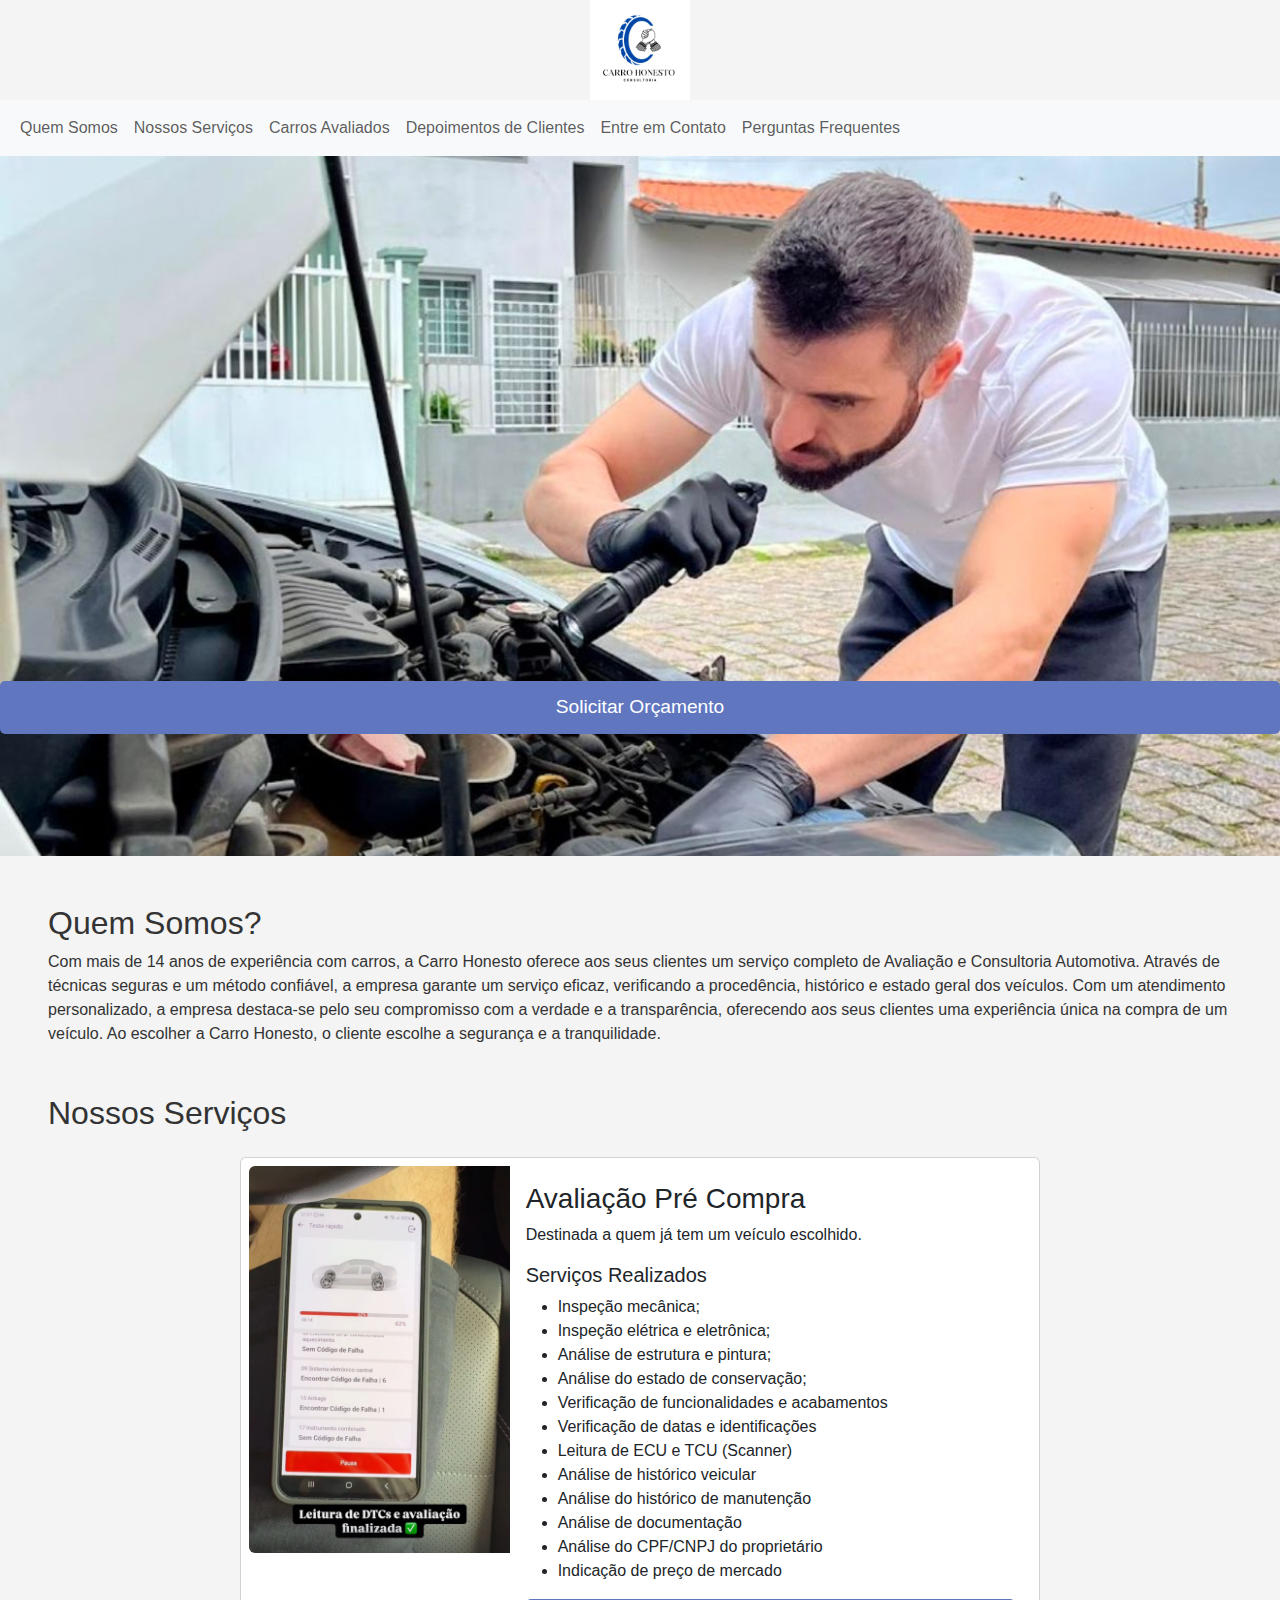
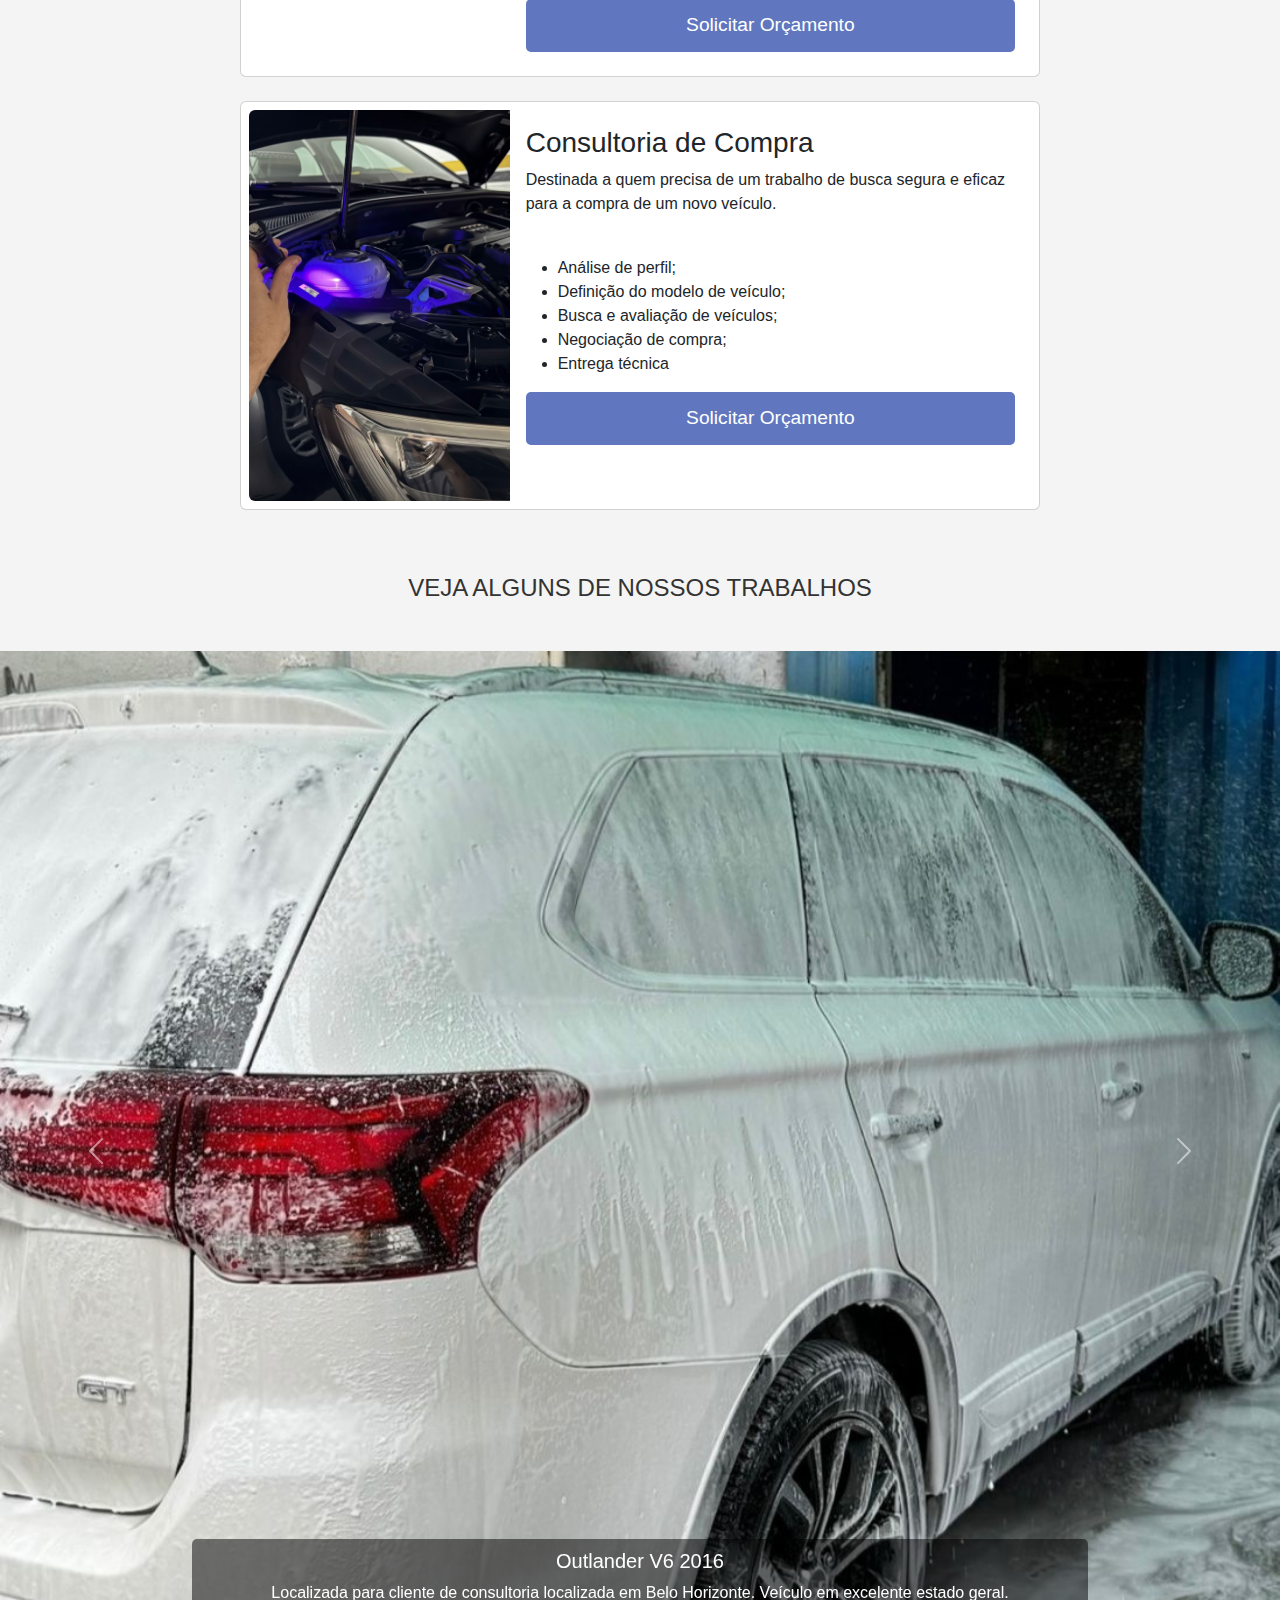
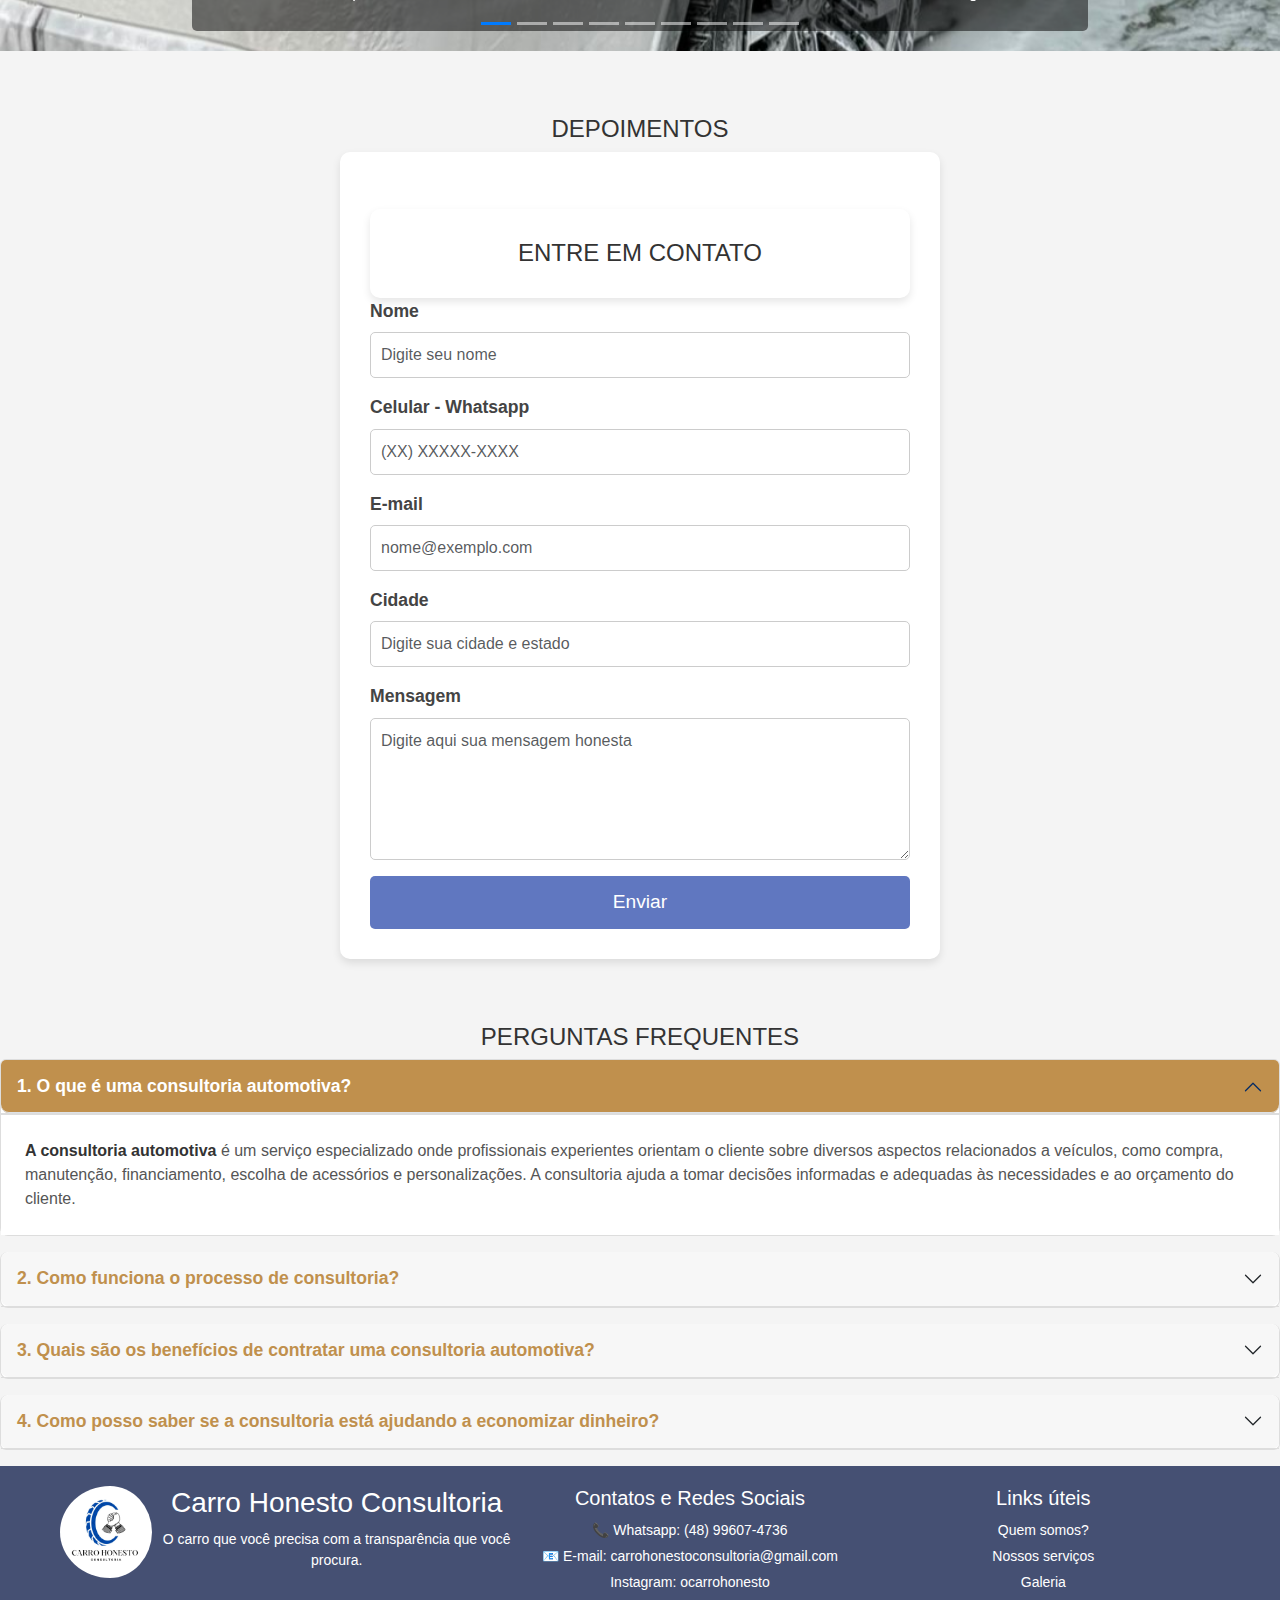
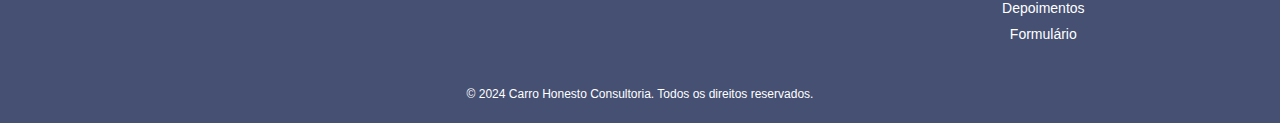
==== commit 5da804c0: "fix: ajusta formatações" ====
--- a/index.html
+++ b/index.html
@@ -11,7 +11,7 @@
     integrity="sha384-YvpcrYf0tY3lHB60NNkmXc5s9fDVZLESaAA55NDzOxhy9GkcIdslK1eN7N6jIeHz"
     crossorigin="anonymous"></script>
   <title>CARRO HONESTO CONSULTORIA</title>
-  <link rel="icon" type="image/x-icon" href="img/logo.jpeg" class="icone" borde>
+  <link rel="icon" type="image/x-icon" href="img/logo.jpeg">
   <link href="style.css" rel="stylesheet">
 </head>
 
@@ -164,7 +164,7 @@
 
         <div class="carousel-inner">
           <div class="carousel-item active" data-bs-interval="3000">
-            <img src="img/consultoria1.jpeg" class="d-block w-100" alt="Foto 1">
+            <img src="img/consultoria1-.jpeg" class="d-block w-100" alt="Foto 1">
             <div class="carousel-caption">
               <h5>Outlander V6 2016</h5>
               <p>Localizada para cliente de consultoria localizada em Belo Horizonte. Veículo em excelente estado geral.
@@ -172,14 +172,14 @@
             </div>
           </div>
           <div class="carousel-item" data-bs-interval="3000">
-            <img src="img/avaliacao6.jpeg" class="d-block w-100" alt="Foto 2">
+            <img src="img/avaliacao6-.jpeg" class="d-block w-100" alt="Foto 2">
             <div class="carousel-caption">
               <h5>BMW M135i 2020</h5>
               <p>Avaliação pré compra para cliente de Niterói RJ. Mais de 400 itens analisados.</p>
             </div>
           </div>
           <div class="carousel-item" data-bs-interval="3000">
-            <img src="img/consultoria2.jpeg" class="d-block w-100" alt="Foto 3">
+            <img src="img/consultoria2-.jpeg" class="d-block w-100" alt="Foto 3">
             <div class="carousel-caption">
               <h5>Creta Prestige 2019</h5>
               <p>Localizado para cliente de consultoria em Florianópolis. Veículo em excepcional estado geral e com
@@ -187,7 +187,7 @@
             </div>
           </div>
           <div class="carousel-item" data-bs-interval="3000">
-            <img src="img/avaliacao7.jpeg" class="d-block w-100" alt="Foto 4">
+            <img src="img/avaliacao7-.jpeg" class="d-block w-100" alt="Foto 4">
             <div class="carousel-caption">
               <h5>Grand Cherokee</h5>
               <p>Após análise técnica minuciosa, descobrimos queo veículo fez uso de GNV e teve manutenção
@@ -195,14 +195,14 @@
             </div>
           </div>
           <div class="carousel-item" data-bs-interval="3000">
-            <img src="img/avaliacao1.jpeg" class="d-block w-100" alt="Foto 5">
+            <img src="img/avaliacao1-.jpeg" class="d-block w-100" alt="Foto 5">
             <div class="carousel-caption">
               <h5>A3 sedan Prestige Plus 2019</h5>
               <p>Avaliação pré compra para cliente de Curitiba. Mais de 400 itens de analisados.</p>
             </div>
           </div>
           <div class="carousel-item" data-bs-interval="3000">
-            <img src="img/avaliacao2.jpeg" class="d-block w-100" alt="Foto 6">
+            <img src="img/avaliacao2-.jpeg" class="d-block w-100" alt="Foto 6">
             <div class="carousel-caption">
               <h5>Fielder XEI 2007</h5>
               <p>Após análise técnica visual, com o aparelho identificamos presença de massa no pára-lama dianteiro
@@ -210,20 +210,20 @@
             </div>
           </div>
           <div class="carousel-item" data-bs-interval="3000">
-            <img src="img/avaliacao3.jpeg" class="d-block w-100" alt="Foto 7">
+            <img src="img/avaliacao3-.jpeg" class="d-block w-100" alt="Foto 7">
             <div class="carousel-caption">
               <p>Análise do fluido do arrefecimento com uso de refratômetro.</p>
             </div>
           </div>
           <div class="carousel-item" data-bs-interval="3000">
-            <img src="img/avaliacao4.jpeg" class="d-block w-100" alt="Foto 8">
+            <img src="img/avaliacao4-.jpeg" class="d-block w-100" alt="Foto 8">
             <div class="carousel-caption">
               <h5>Jetta Highline 2017</h5>
               <p>Avaliação pré compra para cliente da Bahia. Mais de 400 itens analisados.</p>
             </div>
           </div>
           <div class="carousel-item" data-bs-interval="3000">
-            <img src="img/avaliacao5.jpeg" class="d-block w-100" alt="Foto 9">
+            <img src="img/avaliacao5-.jpeg" class="d-block w-100" alt="Foto 9">
             <div class="carousel-caption">
               <h5>Accord V6 2015</h5>
               <p>Avaliação pré compra para cliente de Belo Horizonte. Mais de 400 itens analisados.</p>
--- a/style.css
+++ b/style.css
@@ -42,7 +42,7 @@
   } */
 
 .carousel-item img {
-    height: 700px;
+    height: 1000px;
     object-fit: cover;
 }
 
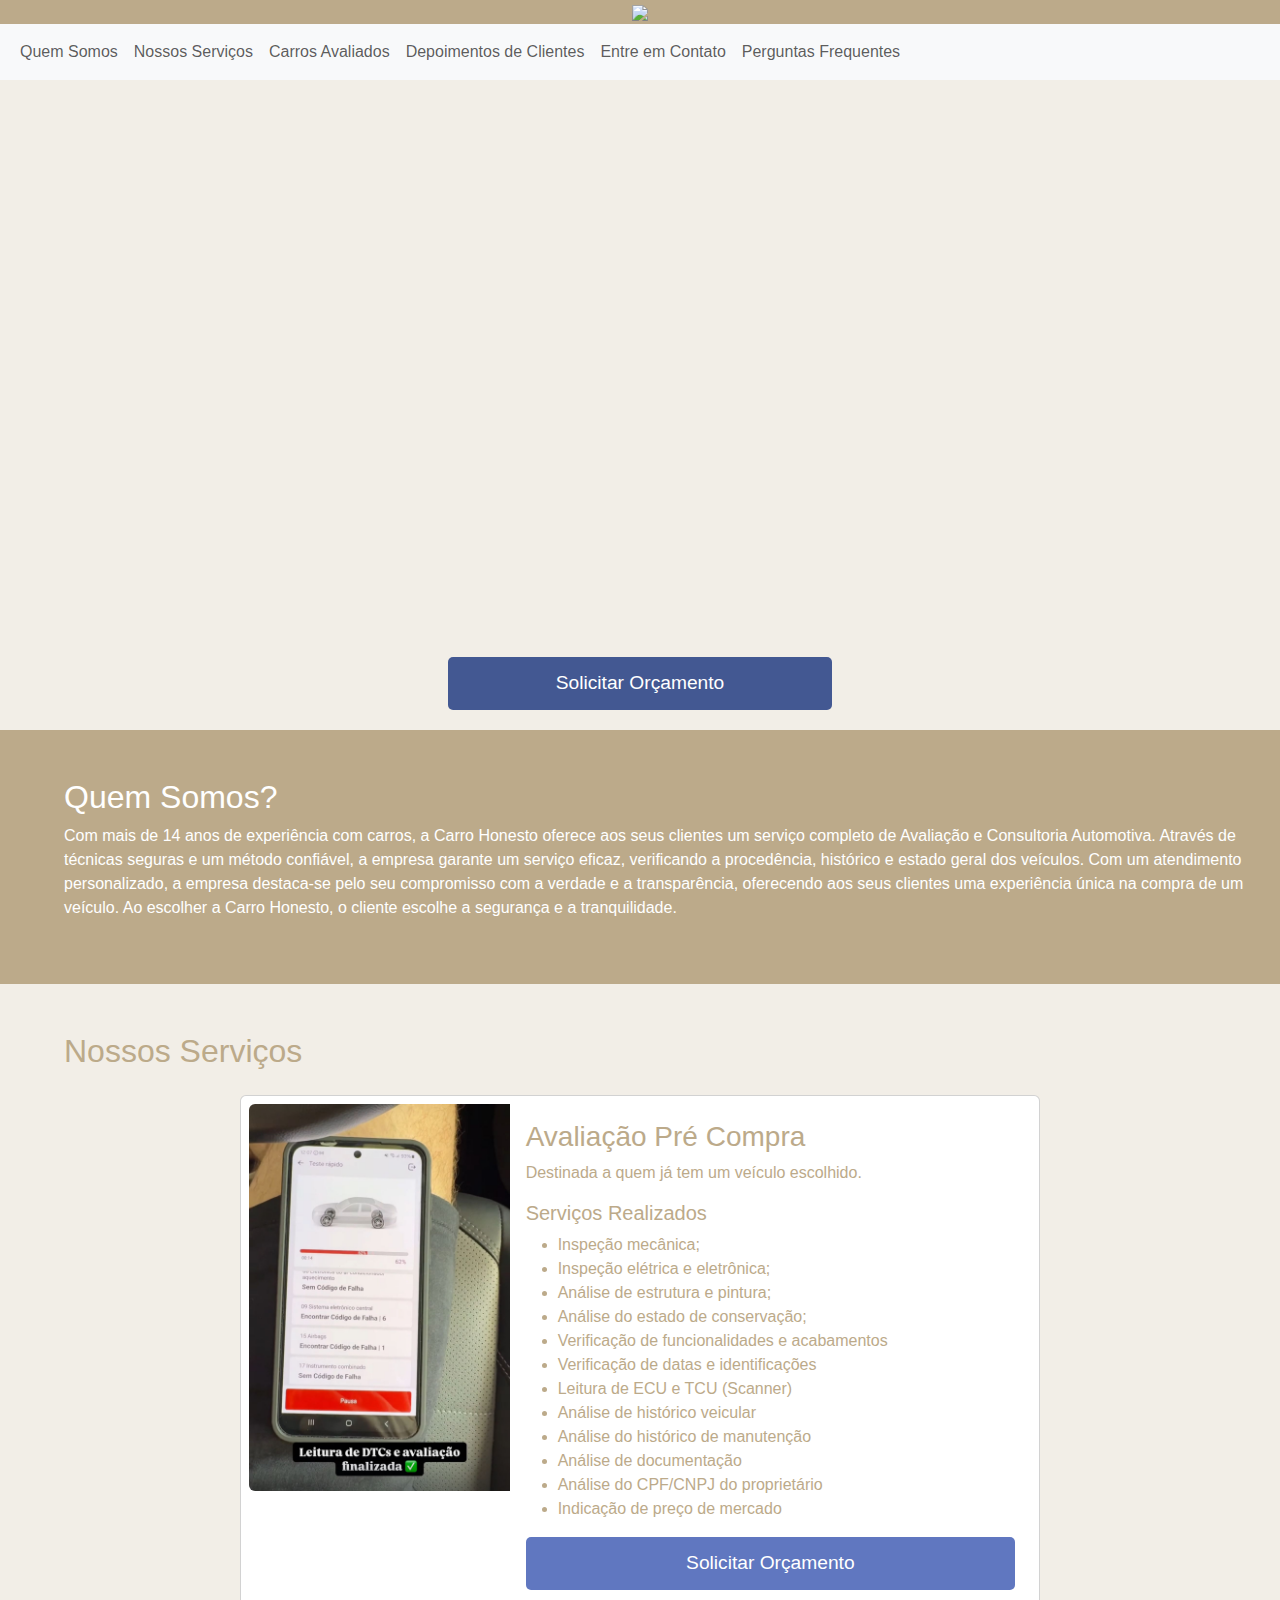
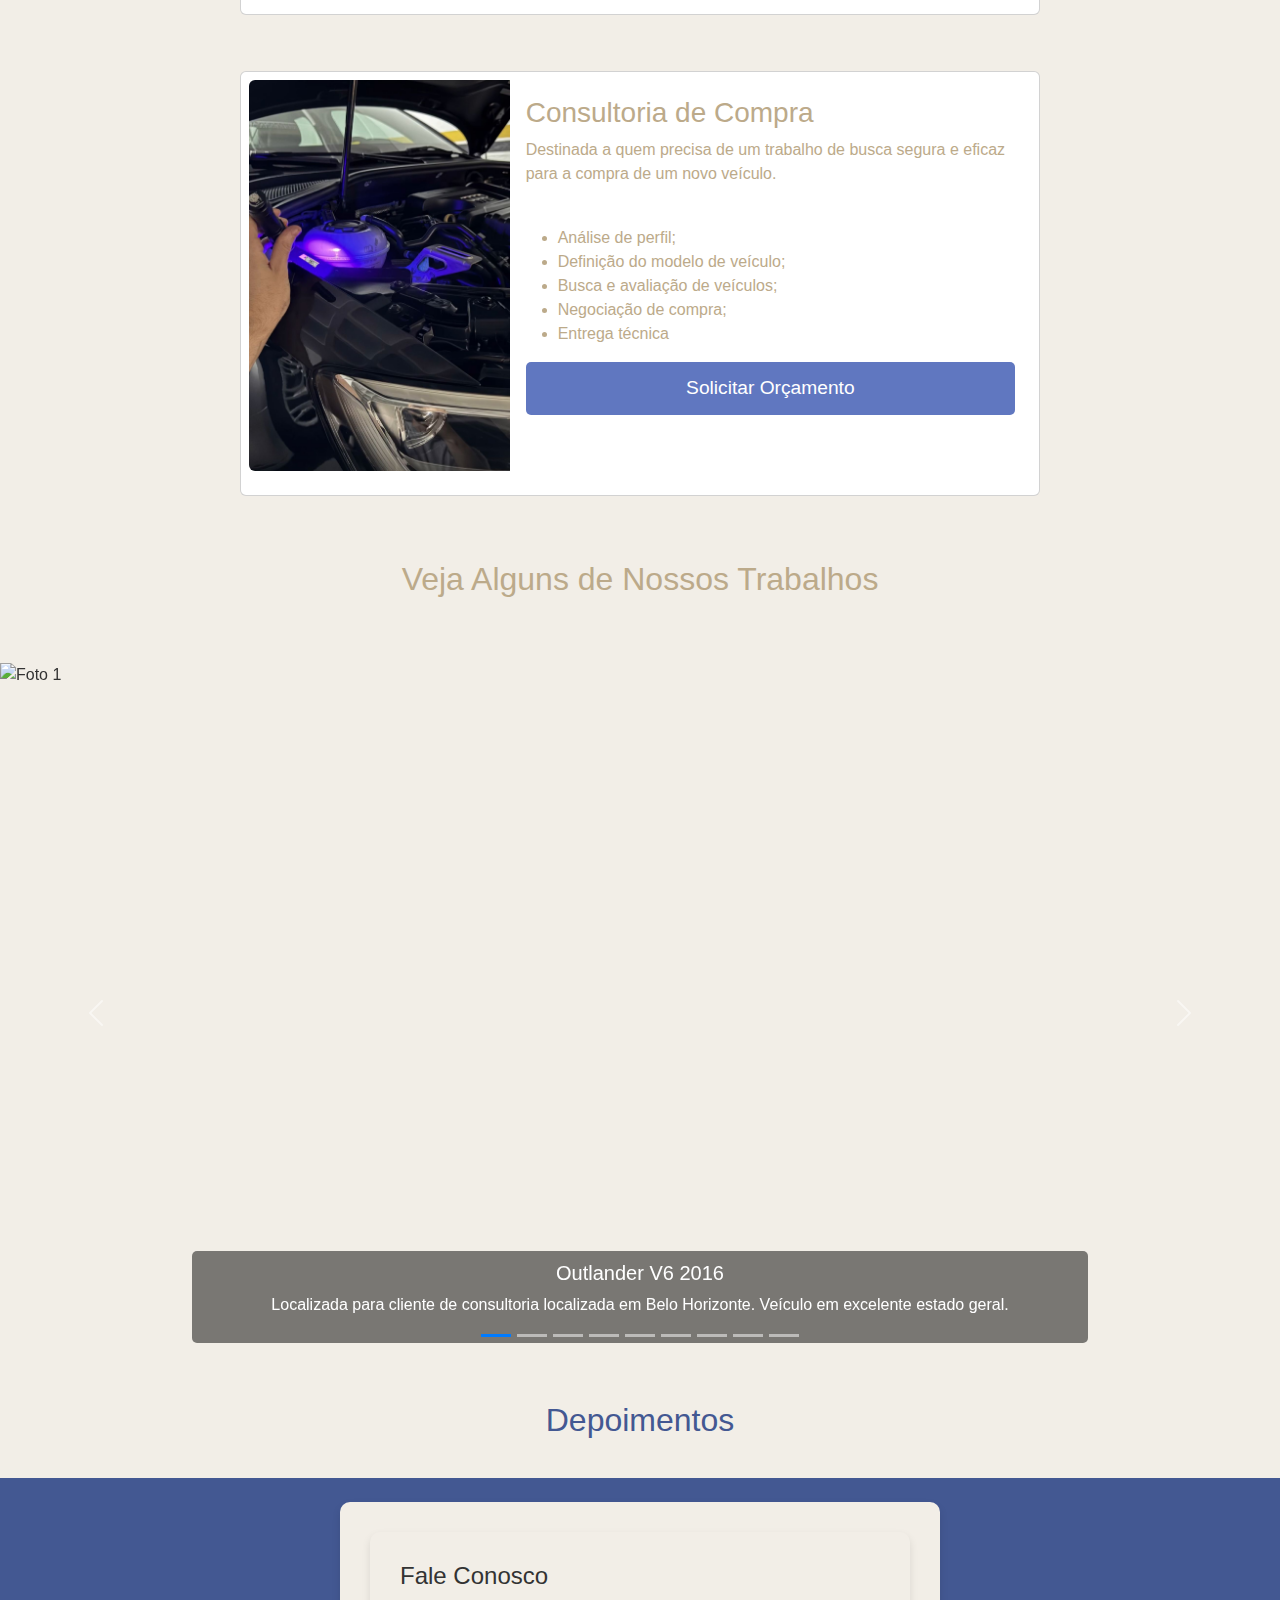
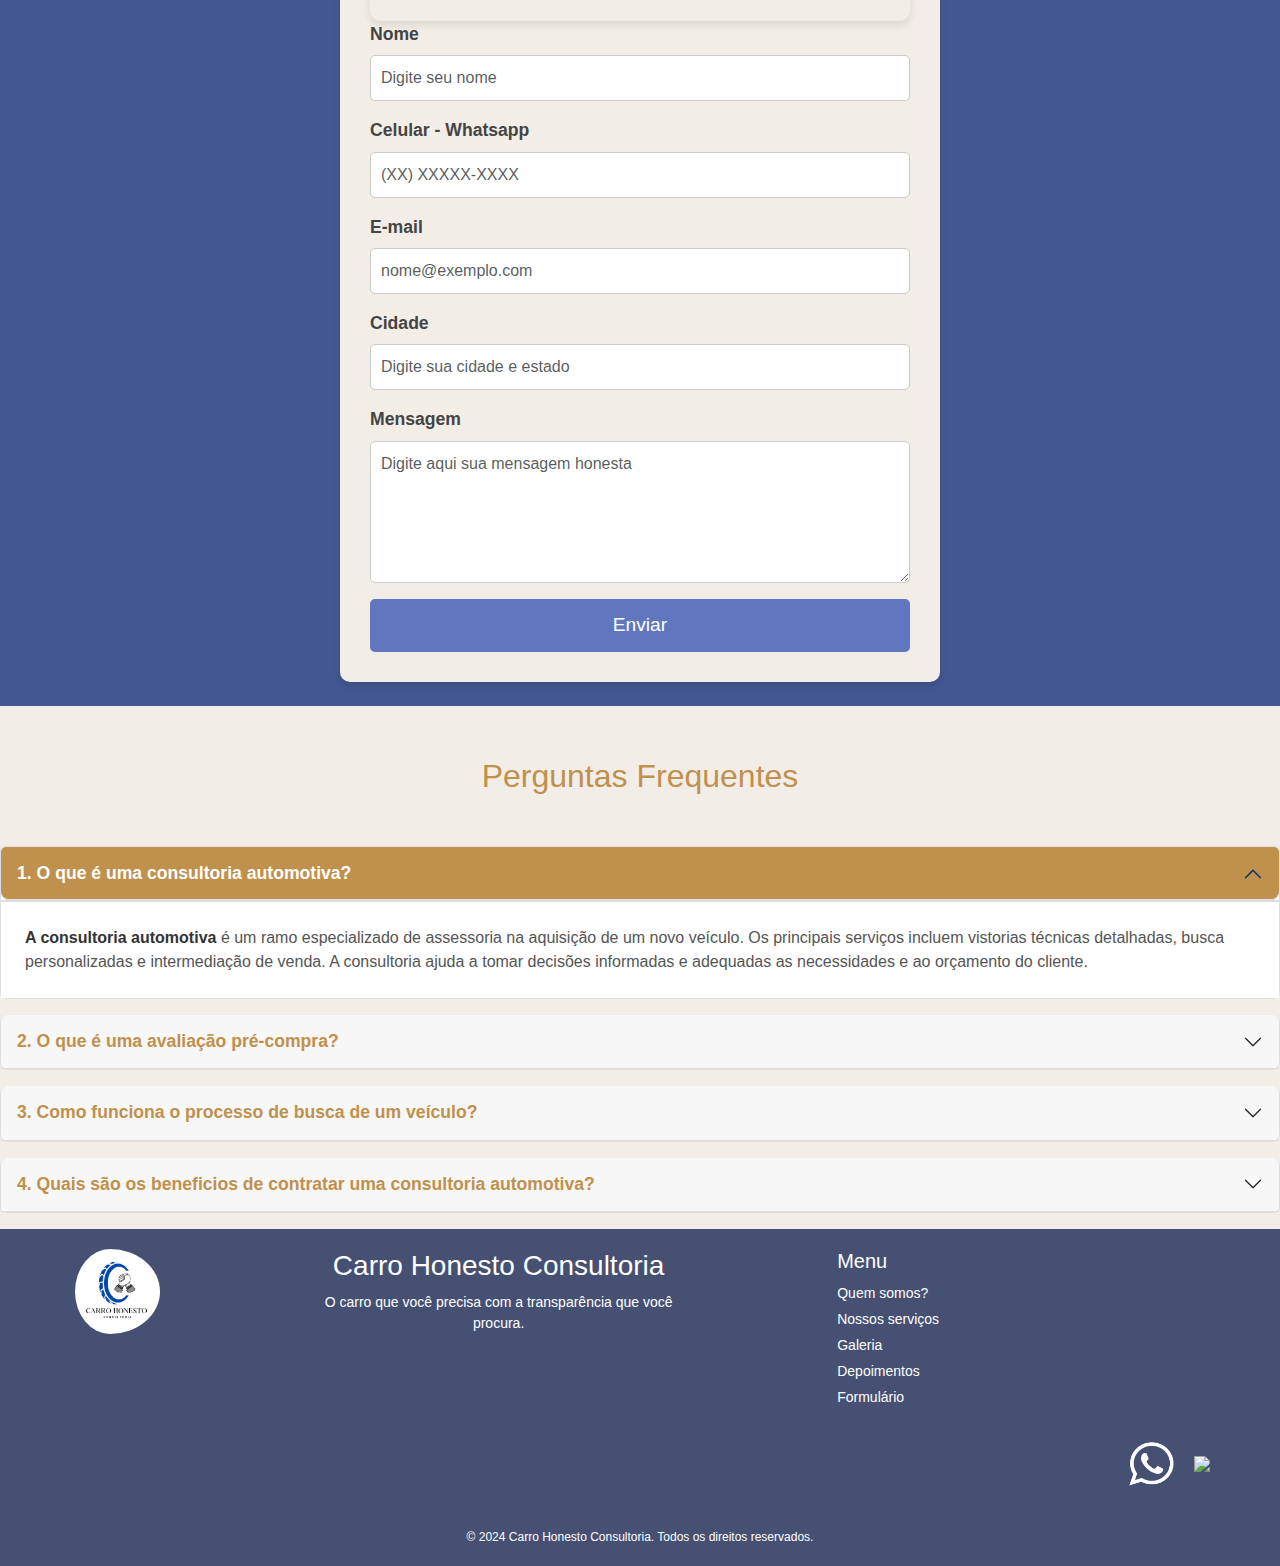
==== commit 2f5b619b: "Add files via upload" ====
--- a/index.html
+++ b/index.html
@@ -1,404 +1,407 @@
-<!DOCTYPE html>
-<html lang="pt-br">
-
-<head>
-  <meta charset="UTF-8">
-  <meta http-equiv="X-UA-Compatible" content="IE=edge">
-  <meta name="viewport" content="width=device-width, initial-scale=1.0">
-  <link href="https://cdn.jsdelivr.net/npm/bootstrap@5.3.3/dist/css/bootstrap.min.css" rel="stylesheet"
-    integrity="sha384-QWTKZyjpPEjISv5WaRU9OFeRpok6YctnYmDr5pNlyT2bRjXh0JMhjY6hW+ALEwIH" crossorigin="anonymous">
-  <script src="https://cdn.jsdelivr.net/npm/bootstrap@5.3.3/dist/js/bootstrap.bundle.min.js"
-    integrity="sha384-YvpcrYf0tY3lHB60NNkmXc5s9fDVZLESaAA55NDzOxhy9GkcIdslK1eN7N6jIeHz"
-    crossorigin="anonymous"></script>
-  <title>CARRO HONESTO CONSULTORIA</title>
-  <link rel="icon" type="image/x-icon" href="img/logo.jpeg">
-  <link href="style.css" rel="stylesheet">
-</head>
-
-<body>
-
-  <header>
-    <div class="text-center">
-      <img src="img/logo.jpeg" width="100px">
-    </div>
-  </header>
-
-  <nav class="navbar navbar-expand-lg navbar-light bg-light">
-    <div class="container-fluid">
-      <button class="navbar-toggler" type="button" data-bs-toggle="collapse" data-bs-target="#navbarSupportedContent"
-        aria-controls="navbarSupportedContent" aria-expanded="false" aria-label="Toggle navigation">
-        <span class="navbar-toggler-icon"></span>
-      </button>
-      <div class="collapse navbar-collapse" id="navbarSupportedContent">
-        <ul class="navbar-nav me-auto mb-2 mb-lg-0">
-          <ul class="navbar-nav me-auto mb-2 mb-lg-0">
-            <li class="nav-item">
-              <a class="nav-link" href="#quem-somos"> Quem Somos</a>
-            </li>
-            <li class="nav-item">
-              <a class="nav-link" href="#nossos-servicos"> Nossos Serviços</a>
-            </li>
-            <li class="nav-item">
-              <a class="nav-link" href="#galeria"> Carros Avaliados</a>
-            </li>
-            <li class="nav-item">
-              <a class="nav-link" href="#depoimentos"> Depoimentos de Clientes</a>
-            </li>
-            <li class="nav-item">
-              <a class="nav-link" href="#formulario"> Entre em Contato</a>
-            </li>
-            <li class="nav-item">
-              <a class="nav-link" href="#accordionExample"> Perguntas Frequentes</a>
-            </li>
-  </nav>
-
-
-  <!-- Imagem com Botão -->
-
-  <div class="text-center md-4" style="position: relative;">
-    <img src="img/perfil.jpeg" class="foto-perfil" width="600px">
-    <button type="button" class="btn btn-primary"
-      style="--bs-btn-padding-y: .65rem; --bs-btn-padding-x: .95rem; --bs-btn-font-size: .75rem; position: absolute; top: 75%; left: 50%; transform: translateX(-50%)">
-      Solicitar Orçamento
-    </button>
-  </div>
-
-
-  <!-- QUEM SOMOS -->
-
-  <section class="mt-5 ms-5 me-5">
-    <div class="position-relative" id="quemSomos"> </div>
-    <div class="position-absolute top-20 start-20" id="quem-somos"></div>
-    <h2 class=".bg-primário-sutil"> Quem Somos?</h2>
-    <p>Com mais de 14 anos de experiência com carros, a Carro Honesto oferece aos seus clientes um serviço completo de
-      Avaliação e Consultoria Automotiva. Através de técnicas seguras e um método confiável, a empresa garante um
-      serviço eficaz, verificando a procedência, histórico e estado geral dos veículos. Com um atendimento
-      personalizado, a empresa destaca-se pelo seu compromisso com a verdade e a transparência, oferecendo aos seus
-      clientes uma experiência única na compra de um veículo. Ao escolher a Carro Honesto, o cliente escolhe a segurança
-      e a tranquilidade.
-    </p>
-  </section>
-
-
-  <!-- NOSSOS SERVIÇOS -->
-
-  <section class="mt-5 ms-5 me-5">
-    <h2 class=".bg-primário-sutil " id="nossos-servicos"> Nossos Serviços</h2>
-    <div class="card mb-3 mt-4 mx-auto p-2" style="max-width: 800px;" id="nossosServicos">
-      <div class="row g-0">
-        <div class="col-md-4">
-          <img src="img/servicos1.jpeg" class="img-fluid rounded-start" alt="...">
-        </div>
-        <div class="col-md-8">
-          <div class="card-body">
-            <h3 class="card-title">Avaliação Pré Compra</h3>
-            <p class="card-text">Destinada a quem já tem um veículo escolhido.</p>
-            <h5>Serviços Realizados</h5>
-            <ul>
-              <li> Inspeção mecânica;</li>
-              <li> Inspeção elétrica e eletrônica;</li>
-              <li> Análise de estrutura e pintura;</li>
-              <li> Análise do estado de conservação;</li>
-              <li> Verificação de funcionalidades e acabamentos</li>
-              <li> Verificação de datas e identificações</li>
-              <li> Leitura de ECU e TCU (Scanner)</li>
-              <li> Análise de histórico veicular</li>
-              <li> Análise do histórico de manutenção</li>
-              <li> Análise de documentação</li>
-              <li> Análise do CPF/CNPJ do proprietário</li>
-              <li> Indicação de preço de mercado</li>
-            </ul>
-            <a href="https://api.whatsapp.com/send?phone=5548996074736" class="btn btn-primary">Solicitar
-              Orçamento</a>
-          </div>
-        </div>
-      </div>
-    </div>
-  </section>
-
-  <section>
-    <div class="card mb-3 mt-4 mx-auto p-2" style="max-width: 800px;">
-      <div class="row g-0">
-        <div class="col-md-4">
-          <img src="img/servicos2.jpeg" class="img-fluid rounded-start" alt="...">
-        </div>
-        <div class="col-md-8">
-          <div class="card-body">
-            <h3 class="card-title">Consultoria de Compra</h3>
-            <p class="card-text">Destinada a quem precisa de um trabalho de busca segura e eficaz para a
-              compra de
-              um novo veículo.</p> <br>
-            <ul>
-              <li> Análise de perfil;</li>
-              <li> Definição do modelo de veículo;</li>
-              <li> Busca e avaliação de veículos;</li>
-              <li> Negociação de compra;</li>
-              <li> Entrega técnica</li>
-            </ul>
-            <a href="https://api.whatsapp.com/send?phone=5548996074736" class="btn btn-primary">Solicitar
-              Orçamento</a>
-          </div>
-        </div>
-      </div>
-    </div>
-  </section>
-
-  <!-- Carrossel de fotos automático com implemento de botões indicadores, com intervalo automático estilizado e legendas -->
-
-  <section class="galeria">
-    <h4 class="galeria">VEJA ALGUNS DE NOSSOS TRABALHOS</h4>
-    <div class="container mt-5" id="galeria">
-      <div id="photoCarousel" class="carousel slide carousel-fade" data-bs-ride="carousel">
-        <div class="carousel-indicators">
-          <button type="button" data-bs-target="#photoCarousel" data-bs-slide-to="0" class="active" aria-current="true"
-            aria-label="Slide 1"></button>
-          <button type="button" data-bs-target="#photoCarousel" data-bs-slide-to="1" aria-label="Slide 2"></button>
-          <button type="button" data-bs-target="#photoCarousel" data-bs-slide-to="2" aria-label="Slide 3"></button>
-          <button type="button" data-bs-target="#photoCarousel" data-bs-slide-to="3" aria-label="Slide 4"></button>
-          <button type="button" data-bs-target="#photoCarousel" data-bs-slide-to="4" aria-label="Slide 5"></button>
-          <button type="button" data-bs-target="#photoCarousel" data-bs-slide-to="5" aria-label="Slide 6"></button>
-          <button type="button" data-bs-target="#photoCarousel" data-bs-slide-to="6" aria-label="Slide 7"></button>
-          <button type="button" data-bs-target="#photoCarousel" data-bs-slide-to="7" aria-label="Slide 8"></button>
-          <button type="button" data-bs-target="#photoCarousel" data-bs-slide-to="8" aria-label="Slide 9"></button>
-        </div>
-
-        <div class="carousel-inner">
-          <div class="carousel-item active" data-bs-interval="3000">
-            <img src="img/consultoria1-.jpeg" class="d-block w-100" alt="Foto 1">
-            <div class="carousel-caption">
-              <h5>Outlander V6 2016</h5>
-              <p>Localizada para cliente de consultoria localizada em Belo Horizonte. Veículo em excelente estado geral.
-              </p>
-            </div>
-          </div>
-          <div class="carousel-item" data-bs-interval="3000">
-            <img src="img/avaliacao6-.jpeg" class="d-block w-100" alt="Foto 2">
-            <div class="carousel-caption">
-              <h5>BMW M135i 2020</h5>
-              <p>Avaliação pré compra para cliente de Niterói RJ. Mais de 400 itens analisados.</p>
-            </div>
-          </div>
-          <div class="carousel-item" data-bs-interval="3000">
-            <img src="img/consultoria2-.jpeg" class="d-block w-100" alt="Foto 3">
-            <div class="carousel-caption">
-              <h5>Creta Prestige 2019</h5>
-              <p>Localizado para cliente de consultoria em Florianópolis. Veículo em excepcional estado geral e com
-                baixa quilometragem.</p>
-            </div>
-          </div>
-          <div class="carousel-item" data-bs-interval="3000">
-            <img src="img/avaliacao7-.jpeg" class="d-block w-100" alt="Foto 4">
-            <div class="carousel-caption">
-              <h5>Grand Cherokee</h5>
-              <p>Após análise técnica minuciosa, descobrimos queo veículo fez uso de GNV e teve manutenção
-                negligenciada. Livramos cliente de uma bomba.</p>
-            </div>
-          </div>
-          <div class="carousel-item" data-bs-interval="3000">
-            <img src="img/avaliacao1-.jpeg" class="d-block w-100" alt="Foto 5">
-            <div class="carousel-caption">
-              <h5>A3 sedan Prestige Plus 2019</h5>
-              <p>Avaliação pré compra para cliente de Curitiba. Mais de 400 itens de analisados.</p>
-            </div>
-          </div>
-          <div class="carousel-item" data-bs-interval="3000">
-            <img src="img/avaliacao2-.jpeg" class="d-block w-100" alt="Foto 6">
-            <div class="carousel-caption">
-              <h5>Fielder XEI 2007</h5>
-              <p>Após análise técnica visual, com o aparelho identificamos presença de massa no pára-lama dianteiro
-                direito.</p>
-            </div>
-          </div>
-          <div class="carousel-item" data-bs-interval="3000">
-            <img src="img/avaliacao3-.jpeg" class="d-block w-100" alt="Foto 7">
-            <div class="carousel-caption">
-              <p>Análise do fluido do arrefecimento com uso de refratômetro.</p>
-            </div>
-          </div>
-          <div class="carousel-item" data-bs-interval="3000">
-            <img src="img/avaliacao4-.jpeg" class="d-block w-100" alt="Foto 8">
-            <div class="carousel-caption">
-              <h5>Jetta Highline 2017</h5>
-              <p>Avaliação pré compra para cliente da Bahia. Mais de 400 itens analisados.</p>
-            </div>
-          </div>
-          <div class="carousel-item" data-bs-interval="3000">
-            <img src="img/avaliacao5-.jpeg" class="d-block w-100" alt="Foto 9">
-            <div class="carousel-caption">
-              <h5>Accord V6 2015</h5>
-              <p>Avaliação pré compra para cliente de Belo Horizonte. Mais de 400 itens analisados.</p>
-            </div>
-          </div>
-        </div>
-
-        <button class="carousel-control-prev" type="button" data-bs-target="#photoCarousel" data-bs-slide="prev">
-          <span class="carousel-control-prev-icon" aria-hidden="true"></span>
-          <span class="visually-hidden">Anterior</span>
-        </button>
-        <button class="carousel-control-next" type="button" data-bs-target="#photoCarousel" data-bs-slide="next">
-          <span class="carousel-control-next-icon" aria-hidden="true"></span>
-          <span class="visually-hidden">Próximo</span>
-        </button>
-      </div>
-    </div>
-  </section>
-
-
-  <!-- DEPOIMENTOS -->
-
-  <section class="depoimentos" id="depoimentos">
-    <h4 class="depoimentos">DEPOIMENTOS</h4>
-    <script src="https://static.elfsight.com/platform/platform.js" async></script>
-    <div class="elfsight-app-79e2a086-70a1-4894-99cb-2a17ba8986b0" data-elfsight-app-lazy></div>
-  </section>
-
-
-  <!-- FORMULÁRIO -->
-
-  <section class="formulario">
-    <h4 class="formulario">ENTRE EM CONTATO</h4>
-    <form>
-      <div class="mb-3" id="formulario">
-        <label for="name" class="form-label">Nome</label>
-        <input type="text" class="form-control" id="name" placeholder="Digite seu nome" required>
-      </div>
-      <div class="mb-3">
-        <label for="tel" class="form-label">Celular - Whatsapp</label>
-        <input type="tel" class="form-control" id="tel" placeholder="(XX) XXXXX-XXXX" pattern="\(\d{2}\) \d{5}-\d{4}"
-          required>
-      </div>
-      <div class="mb-3">
-        <label for="email" class="form-label">E-mail</label>
-        <input type="email" class="form-control" id="email" placeholder="nome@exemplo.com" required>
-      </div>
-      <div class="mb-3">
-        <label for="city" class="form-label">Cidade</label>
-        <input type="text" class="form-control" id="city" placeholder="Digite sua cidade e estado" required>
-      </div>
-      <div class="mb-3">
-        <label for="message" class="form-label">Mensagem</label>
-        <textarea class="form-control" id="message" rows="5" placeholder="Digite aqui sua mensagem honesta"
-          required></textarea>
-      </div>
-      <button type="submit" class="btn btn-primary">Enviar</button>
-    </form>
-  </section>
-
-
-  <!-- PERGUNTAS FREQUENTES -->
-
-  <section class="perguntas">
-    <h4 class="perguntas">PERGUNTAS FREQUENTES</h4>
-    <div class="accordion" id="accordionExample">
-      <div class="accordion-item">
-        <h2 class="accordion-header">
-          <button class="accordion-button" type="button" data-bs-toggle="collapse" data-bs-target="#collapseOne"
-            aria-expanded="true" aria-controls="collapseOne">
-            1. O que é uma consultoria automotiva?
-          </button>
-        </h2>
-        <div id="collapseOne" class="accordion-collapse collapse show" data-bs-parent="#accordionExample">
-          <div class="accordion-body">
-            <strong>A consultoria automotiva </strong>é um serviço especializado onde profissionais experientes orientam
-            o
-            cliente sobre diversos aspectos relacionados a veículos, como compra, manutenção, financiamento, escolha
-            de acessórios e personalizações. A consultoria ajuda a tomar decisões informadas e adequadas às
-            necessidades e ao orçamento do cliente.
-          </div>
-        </div>
-      </div>
-      <div class="accordion-item">
-        <h2 class="accordion-header">
-          <button class="accordion-button collapsed" type="button" data-bs-toggle="collapse"
-            data-bs-target="#collapseTwo" aria-expanded="false" aria-controls="collapseTwo">
-            2. Como funciona o processo de consultoria?
-          </button>
-        </h2>
-        <div id="collapseTwo" class="accordion-collapse collapse" data-bs-parent="#accordionExample">
-          <div class="accordion-body">
-            <strong>O processo começa com</strong> uma análise das
-            necessidades do cliente. Em seguida, realizamos uma pesquisa detalhada sobre as opções de veículos ou
-            serviços que atendem a essas necessidades. Depois, fornecemos recomendações personalizadas, seja para a
-            compra de um carro novo, manutenção preventiva, ou personalizações. Todo o processo é transparente e
-            adaptado ao seu perfil.
-          </div>
-        </div>
-      </div>
-      <div class="accordion-item">
-        <h2 class="accordion-header">
-          <button class="accordion-button collapsed" type="button" data-bs-toggle="collapse"
-            data-bs-target="#collapseThree" aria-expanded="false" aria-controls="collapseThree">
-            3. Quais são os benefícios de contratar uma consultoria automotiva?
-          </button>
-        </h2>
-        <div id="collapseThree" class="accordion-collapse collapse" data-bs-parent="#accordionExample">
-          <div class="accordion-body">
-            <strong>Os benefícios incluem</strong> uma escolha mais informada
-            na compra do veículo, otimização de custos com manutenção e serviços, e personalização do carro de acordo
-            com suas preferências. Além disso, você terá acesso a descontos exclusivos em peças e serviços, e garantimos
-            que seu carro esteja sempre em ótimo estado.
-          </div>
-        </div>
-      </div>
-      <div class="accordion-item">
-        <h2 class="accordion-header">
-          <button class="accordion-button collapsed" type="button" data-bs-toggle="collapse"
-            data-bs-target="#collapseFour" aria-expanded="false" aria-controls="collapseFour">
-            4. Como posso saber se a consultoria está ajudando a economizar dinheiro?
-          </button>
-        </h2>
-        <div id="collapseFour" class="accordion-collapse collapse" data-bs-parent="#accordionExample">
-          <div class="accordion-body">
-            <strong>A consultoria automotiva busca otimizar seus gastos a longo prazo</strong>,
-            seja ajudando na escolha de um carro com custo-benefício ideal, ou prevenindo despesas futuras com
-            manutenção preventiva. Ao seguir nossas recomendações, muitos de nossos clientes economizam dinheiro ao
-            evitar gastos inesperados com reparos caros e má escolha de veículos.
-          </div>
-        </div>
-      </div>
-    </div>
-  </section>
-
-
-  <!-- RODAPÉ -->
-
-  <footer>
-    <div class="footer-container text-center">
-      <div class="mb-4">
-        <img src="img/logo.jpeg" alt="Logo Carro Honesto Consultoria" class="footer" width="100">
-      </div>
-
-      <div class="footer-section">
-        <h3>Carro Honesto Consultoria</h3>
-        <p>O carro que você precisa com a transparência que você procura.</p>
-      </div>
-
-      <div class="footer-section">
-        <h5>Contatos e Redes Sociais</h5>
-        <ul class="list-unstyled">
-          <li><a href="https://wa.me/5548996074736" target="_blank">📞 Whatsapp: (48) 99607-4736</a></li>
-          <li><a href="mailto:carrohonestoconsultoria@gmail.com">📧 E-mail: carrohonestoconsultoria@gmail.com</a></li>
-          <li><a href="https://www.instagram.com/ocarrohonesto" target="_blank">Instagram: ocarrohonesto</a></li>
-        </ul>
-      </div>
-
-      <div class="footer-section">
-        <h5>Links úteis</h5>
-        <ul class="list-unstyled">
-          <li><a href="#quemSomos">Quem somos?</a></li>
-          <li><a href="#nossosServicos">Nossos serviços</a></li>
-          <li><a href="#galeria">Galeria</a></li>
-          <li><a href="#depoimentos">Depoimentos</a></li>
-          <li><a href="#formulario">Formulário</a></li>
-        </ul>
-      </div>
-    </div>
-
-    <div class="footer-bottom text-center mt-4">
-      <p>&copy; 2024 Carro Honesto Consultoria. Todos os direitos reservados.</p>
-    </div>
-  </footer>
-
-</body>
-
+<!DOCTYPE html>
+<html lang="pt-br">
+
+<head>
+  <meta charset="UTF-8">
+  <meta http-equiv="X-UA-Compatible" content="IE=edge">
+  <meta name="viewport" content="width=device-width, initial-scale=1.0">
+  <link href="https://cdn.jsdelivr.net/npm/bootstrap@5.3.3/dist/css/bootstrap.min.css" rel="stylesheet"
+    integrity="sha384-QWTKZyjpPEjISv5WaRU9OFeRpok6YctnYmDr5pNlyT2bRjXh0JMhjY6hW+ALEwIH" crossorigin="anonymous">
+  <script src="https://cdn.jsdelivr.net/npm/bootstrap@5.3.3/dist/js/bootstrap.bundle.min.js"
+    integrity="sha384-YvpcrYf0tY3lHB60NNkmXc5s9fDVZLESaAA55NDzOxhy9GkcIdslK1eN7N6jIeHz"
+    crossorigin="anonymous"></script>
+  <title>CARRO HONESTO CONSULTORIA</title>
+  <link rel="icon" type="image/x-icon" href="img/logo.jpeg">
+  <link href="style.css" rel="stylesheet">
+</head>
+
+<body>
+
+      <!-- Cabeçalho com logo -->
+
+  <header style="background-color: #BCAA8a;">
+    <div class="text-center">
+      <img src="https://i.imgur.com/sLn350V.png" width="100px">
+    </div>
+  </header>
+
+
+  <!-- Menu Navbar -->
+  <nav class="navbar navbar-expand-lg navbar-light bg-light" style="background-color: #f2eee7;">
+    <div class="container-fluid">
+      <button class="navbar-toggler" type="button" data-bs-toggle="collapse" data-bs-target="#navbarSupportedContent"
+        aria-controls="navbarSupportedContent" aria-expanded="false" aria-label="Toggle navigation">
+        <span class="navbar-toggler-icon"></span>
+      </button>
+      <div class="collapse navbar-collapse" id="navbarSupportedContent">
+        <ul class="navbar-nav me-auto mb-2 mb-lg-0">
+          <ul class="navbar-nav me-auto mb-2 mb-lg-0">
+            <li class="nav-item">
+              <a class="nav-link" href="#quem-somos"> Quem Somos</a>
+            </li>
+            <li class="nav-item">
+              <a class="nav-link" href="#nossos-servicos"> Nossos Serviços</a>
+            </li>
+            <li class="nav-item">
+              <a class="nav-link" href="#galeria"> Carros Avaliados</a>
+            </li>
+            <li class="nav-item">
+              <a class="nav-link" href="#depoimentos"> Depoimentos de Clientes</a>
+            </li>
+            <li class="nav-item">
+              <a class="nav-link" href="#formulario"> Entre em Contato</a>
+            </li>
+            <li class="nav-item">
+              <a class="nav-link" href="#accordionExample"> Perguntas Frequentes</a>
+            </li>
+  </nav>
+
+
+  <!-- Imagem com Botão -->
+  <div class="text-center md-4" style="width: 100%; height: 650px; background-size: cover; background-image: url('https://live.staticflickr.com/65535/54196852613_ec95e24f3e_b.jpg'); display: flex; flex-direction: column; justify-content: flex-end; align-items: center;">
+
+    <button type="button" class="btn btn-primary" style="width: 30%; margin-bottom: 20px; background: #435892">
+      <a class="nav-link" href="#forms"> Solicitar Orçamento </a>
+    </button>
+
+</div>
+
+
+  <!-- QUEM SOMOS -->
+
+  <section class="pt-5 pb-5 quemsomos" style="background-color: #BCAA8a;">
+  <div class="position-relative" id="quemSomos"> </div>
+    <div class="position-absolute top-20 start-20" id="quem-somos"></div>
+    <h2 class=".bg-primário-sutil" style="margin-right: 10px"> Quem Somos?</h2>
+    <p>Com mais de 14 anos de experiência com carros, a Carro Honesto oferece aos seus clientes um serviço completo de
+      Avaliação e Consultoria Automotiva. Através de técnicas seguras e um método confiável, a empresa garante um
+      serviço eficaz, verificando a procedência, histórico e estado geral dos veículos. Com um atendimento
+      personalizado, a empresa destaca-se pelo seu compromisso com a verdade e a transparência, oferecendo aos seus
+      clientes uma experiência única na compra de um veículo. Ao escolher a Carro Honesto, o cliente escolhe a segurança
+      e a tranquilidade.
+    </p>
+  </section>
+
+
+  <!-- NOSSOS SERVIÇOS -->
+
+  <section class="pt-5 pb-3 " style="background-color: #f2eee7;">
+    <h2 class=" nossosservicos " id="nossos-servicos"> Nossos Serviços</h2>
+    <div class="card mb-3 mt-4 mx-auto p-2" style="max-width: 800px;" id="nossosServicos">
+      <div class="row g-0">
+        <div class="col-md-4">
+          <img src="img/servicos1.jpeg" class="img-fluid rounded-start" alt="...">
+        </div>
+        <div class="col-md-8">
+          <div class="card-body">
+            <h3 class="card-title" style="color: #BCAA8a;">Avaliação Pré Compra</h3>
+            <p class="card-text" style="color: #BCAA8a;">Destinada a quem já tem um veículo escolhido.</p>
+            <h5 style="color: #BCAA8a;">Serviços Realizados</h5>
+            <ul>
+              <li> Inspeção mecânica;</li>
+              <li> Inspeção elétrica e eletrônica;</li>
+              <li> Análise de estrutura e pintura;</li>
+              <li> Análise do estado de conservação;</li>
+              <li> Verificação de funcionalidades e acabamentos</li>
+              <li> Verificação de datas e identificações</li>
+              <li> Leitura de ECU e TCU (Scanner)</li>
+              <li> Análise de histórico veicular</li>
+              <li> Análise do histórico de manutenção</li>
+              <li> Análise de documentação</li>
+              <li> Análise do CPF/CNPJ do proprietário</li>
+              <li> Indicação de preço de mercado</li>
+            </ul>
+            <a href="https://api.whatsapp.com/send?phone=5548996074736" class="btn btn-primary">Solicitar
+              Orçamento</a>
+          </div>
+        </div>
+      </div>
+    </div>
+  </section>
+
+  <section style="background-color: #f2eee7;">
+    <div class="card mb-3 mt-4 mx-auto p-2 pb-4" style="max-width: 800px;">
+      <div class="row g-0">
+        <div class="col-md-4">
+          <img src="img/servicos2.jpeg" class="img-fluid rounded-start" alt="...">
+        </div>
+        <div class="col-md-8">
+          <div class="card-body">
+            <h3 class="card-title" style="color: #BCAA8a;">Consultoria de Compra</h3>
+            <p class="card-text" style="color: #BCAA8a;">Destinada a quem precisa de um trabalho de busca segura e eficaz para a
+              compra de
+              um novo veículo.</p> <br>
+            <ul>
+              <li> Análise de perfil;</li>
+              <li> Definição do modelo de veículo;</li>
+              <li> Busca e avaliação de veículos;</li>
+              <li> Negociação de compra;</li>
+              <li> Entrega técnica</li>
+            </ul>
+            <a href="https://api.whatsapp.com/send?phone=5548996074736" class="btn btn-primary">Solicitar
+              Orçamento</a>
+          </div>
+        </div>
+      </div>
+    </div>
+  </section>
+
+  <!-- Carrossel de fotos automático com implemento de botões indicadores, com intervalo automático estilizado e legendas -->
+
+  <section class="galeria">
+    <h2 class="galeria" style="color: #BCAA8a;">Veja Alguns de Nossos Trabalhos</h2>
+    <div class="container mt-5" id="galeria">
+      <div id="photoCarousel" class="carousel slide carousel-fade" data-bs-ride="carousel">
+        <div class="carousel-indicators">
+          <button type="button" data-bs-target="#photoCarousel" data-bs-slide-to="0" class="active" aria-current="true"
+            aria-label="Slide 1"></button>
+          <button type="button" data-bs-target="#photoCarousel" data-bs-slide-to="1" aria-label="Slide 2"></button>
+          <button type="button" data-bs-target="#photoCarousel" data-bs-slide-to="2" aria-label="Slide 3"></button>
+          <button type="button" data-bs-target="#photoCarousel" data-bs-slide-to="3" aria-label="Slide 4"></button>
+          <button type="button" data-bs-target="#photoCarousel" data-bs-slide-to="4" aria-label="Slide 5"></button>
+          <button type="button" data-bs-target="#photoCarousel" data-bs-slide-to="5" aria-label="Slide 6"></button>
+          <button type="button" data-bs-target="#photoCarousel" data-bs-slide-to="6" aria-label="Slide 7"></button>
+          <button type="button" data-bs-target="#photoCarousel" data-bs-slide-to="7" aria-label="Slide 8"></button>
+          <button type="button" data-bs-target="#photoCarousel" data-bs-slide-to="8" aria-label="Slide 9"></button>
+        </div>
+
+        <div class="carousel-inner">
+          <div class="carousel-item active" data-bs-interval="3000">
+            <img src="https://s3.ecompletocarros.dev/images/lojas/209/veiculos/26368/veiculoInfoVeiculoImagesMobile/vehicle_image_1590778611_8f412ff61e6ca9d8db79f83cdd5cafff.jpeg" class="d-block w-100 " alt="Foto 1">
+            <div class="carousel-caption">
+              <h5>Outlander V6 2016</h5>
+              <p>Localizada para cliente de consultoria localizada em Belo Horizonte. Veículo em excelente estado geral.
+              </p>
+            </div>
+          </div>
+          <div class="carousel-item" data-bs-interval="3000">
+            <img src="img/avaliacao6-.jpeg" class="d-block w-100" alt="Foto 2">
+            <div class="carousel-caption">
+              <h5>BMW M135i 2020</h5>
+              <p>Avaliação pré compra para cliente de Niterói RJ. Mais de 400 itens analisados.</p>
+            </div>
+          </div>
+          <div class="carousel-item" data-bs-interval="3000">
+            <img src="https://s3.ecompletocarros.dev/images/lojas/296/veiculos/92827/veiculoInfoVeiculoImagesMobile/vehicle_image_1645809331_cb2b427aef491dad991e3e97d036d326.jpeg" class="d-block w-100" alt="Foto 3">
+            <div class="carousel-caption">
+              <h5>Creta Prestige 2019</h5>
+              <p>Localizado para cliente de consultoria em Florianópolis. Veículo em excepcional estado geral e com
+                baixa quilometragem.</p>
+            </div>
+          </div>
+          <div class="carousel-item" data-bs-interval="3000">
+            <img src="https://autoentusiastas.com.br/ae/wp-content/uploads/2024/05/AE-Jeep-GrandCherokee-4xe-CAPA.jpg" class="d-block w-100" alt="Foto 4">
+            <div class="carousel-caption">
+              <h5>Grand Cherokee</h5>
+              <p>Após análise técnica minuciosa, descobrimos queo veículo fez uso de GNV e teve manutenção
+                negligenciada. Livramos cliente de uma bomba.</p>
+            </div>
+          </div>
+          <div class="carousel-item" data-bs-interval="3000">
+            <img src="img/avaliacao1-.jpeg" class="d-block w-100" alt="Foto 5">
+            <div class="carousel-caption">
+              <h5>A3 sedan Prestige Plus 2019</h5>
+              <p>Avaliação pré compra para cliente de Curitiba. Mais de 400 itens de analisados.</p>
+            </div>
+          </div>
+          <div class="carousel-item" data-bs-interval="3000">
+            <img src="https://image1.mobiauto.com.br/images/api/images/v1.0/430309465/transform/fl_progressive,f_webp,q_70,w_600" class="d-block w-100" alt="Foto 6">
+            <div class="carousel-caption">
+              <h5>Fielder XEI 2007</h5>
+              <p>Após análise técnica visual, com o aparelho identificamos presença de massa no pára-lama dianteiro
+                direito.</p>
+            </div>
+          </div>
+          <div class="carousel-item" data-bs-interval="3000">
+            <img src="img/avaliacao3-.jpeg" class="d-block w-100" alt="Foto 7">
+            <div class="carousel-caption">
+              <p>Análise do fluido do arrefecimento com uso de refratômetro.</p>
+            </div>
+          </div>
+          <div class="carousel-item" data-bs-interval="3000">
+            <img src="https://dsae.s3.amazonaws.com/00434116001968/Fotos/GBC-8235_04.jpg?u=20240906150132&auto=format&ixlib=react-9.8.1&h=700&dpr=2&q=50" class="d-block w-100" alt="Foto 8">
+            <div class="carousel-caption">
+              <h5>Jetta Highline 2017</h5>
+              <p>Avaliação pré compra para cliente da Bahia. Mais de 400 itens analisados.</p>
+            </div>
+          </div>
+          <div class="carousel-item" data-bs-interval="3000">
+            <img src="https://www.berettaautomoveis.com.br/wp-content/uploads/automoveis/automovel-honda-accord-ex-v6-2015-6756.webp" class="d-block w-100" alt="Foto 9">
+            <div class="carousel-caption">
+              <h5>Accord V6 2015</h5>
+              <p>Avaliação pré compra para cliente de Belo Horizonte. Mais de 400 itens analisados.</p>
+            </div>
+          </div>
+        </div>
+
+        <button class="carousel-control-prev" type="button" data-bs-target="#photoCarousel" data-bs-slide="prev">
+          <span class="carousel-control-prev-icon" aria-hidden="true"></span>
+          <span class="visually-hidden">Anterior</span>
+        </button>
+        <button class="carousel-control-next" type="button" data-bs-target="#photoCarousel" data-bs-slide="next">
+          <span class="carousel-control-next-icon" aria-hidden="true"></span>
+          <span class="visually-hidden">Próximo</span>
+        </button>
+      </div>
+    </div>
+  </section>
+
+
+  <!-- DEPOIMENTOS -->
+
+  <section class="depoimentos" id="depoimentos">
+    <h2 class="depoimentos" style="color: #435892;">Depoimentos</h2>
+    <script src="https://static.elfsight.com/platform/platform.js" async></script>
+    <div class="elfsight-app-79e2a086-70a1-4894-99cb-2a17ba8986b0" data-elfsight-app-lazy></div>
+  </section>
+
+
+  <!-- FORMULÁRIO -->
+
+  <div style="width: 100%; background-color: #435892;" class="pt-4 pb-4">
+    <section id="forms" class="formulario">
+      <h4 class="formulario">Fale Conosco</h4>
+      <form>
+        <div class="mb-3" id="formulario">
+          <label for="name" class="form-label">Nome</label>
+          <input type="text" class="form-control" id="name" placeholder="Digite seu nome" required>
+        </div>
+        <div class="mb-3">
+          <label for="tel" class="form-label">Celular - Whatsapp</label>
+          <input type="tel" class="form-control" id="tel" placeholder="(XX) XXXXX-XXXX" pattern="\(\d{2}\) \d{5}-\d{4}"
+            required>
+        </div>
+        <div class="mb-3">
+          <label for="email" class="form-label">E-mail</label>
+          <input type="email" class="form-control" id="email" placeholder="nome@exemplo.com" required>
+        </div>
+        <div class="mb-3">
+          <label for="city" class="form-label">Cidade</label>
+          <input type="text" class="form-control" id="city" placeholder="Digite sua cidade e estado" required>
+        </div>
+        <div class="mb-3">
+          <label for="message" class="form-label">Mensagem</label>
+          <textarea class="form-control" id="message" rows="5" placeholder="Digite aqui sua mensagem honesta"
+            required></textarea>
+        </div>
+        <button type="submit" class="btn btn-primary">Enviar</button>
+      </form>
+    </section>
+  </div>
+
+
+  <!-- PERGUNTAS FREQUENTES -->
+
+  <section class="perguntas">
+    <h2 class="perguntas">Perguntas Frequentes</h2>
+    <div class="accordion" id="accordionExample">
+      <div class="accordion-item">
+        <h2 class="accordion-header">
+          <button class="accordion-button" type="button" data-bs-toggle="collapse" data-bs-target="#collapseOne"
+            aria-expanded="true" aria-controls="collapseOne">
+            1. O que é uma consultoria automotiva?
+          </button>
+        </h2>
+        <div id="collapseOne" class="accordion-collapse collapse show" data-bs-parent="#accordionExample">
+          <div class="accordion-body">
+            <strong>A consultoria automotiva </strong>é um ramo especializado de assessoria na aquisição de um novo
+            veículo. Os principais serviços incluem vistorias técnicas detalhadas, busca personalizadas e intermediação
+            de venda. A consultoria ajuda a tomar decisões informadas e adequadas as necessidades e ao orçamento do
+            cliente.
+          </div>
+        </div>
+      </div>
+      <div class="accordion-item">
+        <h2 class="accordion-header">
+          <button class="accordion-button collapsed" type="button" data-bs-toggle="collapse"
+            data-bs-target="#collapseTwo" aria-expanded="false" aria-controls="collapseTwo">
+            2. O que é uma avaliação pré-compra?
+          </button>
+        </h2>
+        <div id="collapseTwo" class="accordion-collapse collapse" data-bs-parent="#accordionExample">
+          <div class="accordion-body">
+            <strong>Uma avaliação pré-compra é</strong> um serviço realizado para inspecionar detalhadamente um veículo
+            usado antes de sua aquisição. O objetivo é garantir que o comprador tenha um diagnóstico completo sobre o
+            estado do carro, evitando surpresas desagradáveis, como defeitos ocultos, fraudes, irregularidades,
+            restrições ou qualquer problema que possa gerar uma possível dor de cabeça.
+          </div>
+        </div>
+      </div>
+      <div class="accordion-item">
+        <h2 class="accordion-header">
+          <button class="accordion-button collapsed" type="button" data-bs-toggle="collapse"
+            data-bs-target="#collapseThree" aria-expanded="false" aria-controls="collapseThree">
+            3. Como funciona o processo de busca de um veículo?
+          </button>
+        </h2>
+        <div id="collapseThree" class="accordion-collapse collapse" data-bs-parent="#accordionExample">
+          <div class="accordion-body">
+            <strong>O nosso processo é iniciado em uma consultoria técnica.</strong> Nessa consultoria iremos
+            compreender as necessidades, perfil de uso, orçamento total e faremos as definições do modelo, versão, ano e
+            todos os parâmetros do carro que será procurado. Depois da consultoria, com tudo definido, vamos para envio
+            do contrato, pagamento e início do serviço. O cliente será sempre atualizado(a) sobre andamento da procura.
+          </div>
+        </div>
+      </div>
+      <div class="accordion-item">
+        <h2 class="accordion-header">
+          <button class="accordion-button collapsed" type="button" data-bs-toggle="collapse"
+            data-bs-target="#collapseFour" aria-expanded="false" aria-controls="collapseFour">
+            4. Quais são os beneficios de contratar uma consultoria automotiva?
+          </button>
+        </h2>
+        <div id="collapseFour" class="accordion-collapse collapse" data-bs-parent="#accordionExample">
+          <div class="accordion-body">
+            <strong>Uma boa consultoria automotiva oferece uma série de benefícios</strong> para quem está comprando ou
+            vendendo, como análise profissional, orientação especializada, negociação mais assertiva, redução de riscos,
+            economia de tempo e dinheiro.
+          </div>
+        </div>
+      </div>
+    </div>
+  </section>
+
+
+
+  <footer>
+    <div class="footer-container text-center">
+      <div class="mb-4">
+        <img src="img/logo.jpeg" alt="Logo Carro Honesto Consultoria" class="footer" width="100">
+      </div>
+
+      <div class="footer-section">
+        <h3>Carro Honesto Consultoria</h3>
+        <p>O carro que você precisa com a transparência que você procura.</p>
+      </div>
+
+
+      <div class="footer-section" style="text-align: left;">
+        <h5>Menu</h5>
+        <ul class="list-unstyled">
+          <li><a href="#quemSomos">Quem somos?</a></li>
+          <li><a href="#nossosServicos">Nossos serviços</a></li>
+          <li><a href="#galeria">Galeria</a></li>
+          <li><a href="#depoimentos">Depoimentos</a></li>
+          <li><a href="#formulario">Formulário</a></li>
+        </ul>
+      </div>
+    </div>
+
+    
+    <div style="width: 100%; text-align: end; padding-right: 70px;">
+        <a href="https://api.whatsapp.com/send/?phone=5548996074736&text&type=phone_number&app_absent=0" target="_blank" style="text-decoration: none;">
+          <img src="img/—Pngtree—white whatsapp icon png_3562063.png" style="width: 80px;" />
+        </a>
+        <a href="https://www.instagram.com/ocarrohonesto" target="_blank" style="text-decoration: none;"> 
+          <img src="—Pngtree—white instagram icon png instagram_3562066.png" style="width: 80px;"/>
+        </a>
+    </div> 
+
+    <div class="footer-bottom text-center mt-4">
+      <p>&copy; 2024 Carro Honesto Consultoria. Todos os direitos reservados.</p>
+    </div>
+  </footer>
+
+</body>
+
 </html>--- a/style.css
+++ b/style.css
@@ -1,291 +1,319 @@
-.logocentralizada {
-    text-align: center;
-}
-
-
-/* NAVBAR */
-.navbar{
-    background-color: #c0904d;
-}
-
-
-/* IMAGEM COM BOTÃO */
-
-.foto-perfil {
-    padding: 0;
-    margin: 0;
-    max-width: 100%;
-    width: 100%;
-    height: 700px;
-    object-fit: cover;
-  }
-
-
-/* GALERIA */
-
-h4.galeria {
-    text-align: center;
-    margin-top: 5%;
-}
-
-.galeria, #galeria, .container {
-    padding: 0;
-    margin: 0;
-    max-width: 100%;
-    width: 100%;
-  }
-  
-  /* .carousel-item img {
-    width: 100%;
-    height: auto; 
-    object-fit: cover; 
-  } */
-
-.carousel-item img {
-    height: 1000px;
-    object-fit: cover;
-}
-
-.carousel-caption {
-    background-color: rgba(0, 0, 0, 0.5);
-    padding: 10px;
-    border-radius: 5px;
-}
-.carousel-indicators button {
-    background-color: #333;
-}
-.carousel-indicators .active {
-    background-color: #007bff;
-}
-
-
-/* DEPOIMENTOS */
-
-h4.depoimentos {
-    text-align: center;
-    margin-top: 5%;
-}
-
-
-/* FORMULARIO */
-
-h4.formulario {
-    text-align: center;
-    margin-top: 5%;
-}
-
-* {
-    margin: 0;
-    padding: 0;
-    box-sizing: border-box;
-}
-
-body {
-    font-family: 'Arial', sans-serif;
-    background-color: #f7f7f7;
-    color: #333;
-    padding: 20px;
-}
-
-.formulario {
-    background-color: #fff;
-    border-radius: 10px;
-    padding: 30px;
-    box-shadow: 0 4px 8px rgba(0, 0, 0, 0.1);
-    max-width: 600px;
-    margin: 0 auto;
-}
-
-.formulario h2 {
-    text-align: center;
-    margin-bottom: 20px;
-}
-
-.mb-3 {
-    margin-bottom: 15px;
-}
-
-.form-label {
-    font-weight: 600;
-    font-size: 1.1rem;
-    color: #444;
-}
-
-.form-control {
-    width: 100%;
-    padding: 10px;
-    border: 1px solid #ccc;
-    border-radius: 5px;
-    font-size: 1rem;
-    transition: border-color 0.3s ease;
-}
-
-.form-control:focus {
-    border-color: #6077c0;
-    outline: none;
-}
-
-.btn {
-    width: 100%;
-    padding: 12px;
-    background-color: #6077c0;
-    color: #fff;
-    border: none;
-    border-radius: 5px;
-    font-size: 1.2rem;
-    cursor: pointer;
-    transition: background-color 0.3s ease;
-}
-
-.btn:hover {
-    background-color: #6077c0;
-}
-
-@media (max-width: 768px) {
-    .formulario {
-        padding: 20px;
-    }
-}
-
-
-/* PERGUNTAS FREQUENTES */
-
-h4.perguntas {
-    text-align: center;
-    margin-top: 5%;
-}
-
-.perguntas-titulo {
-    font-size: 1.5rem;
-    font-weight: 700;
-    text-align: center;
-    color: #333;
-    margin-bottom: 1.5rem;
-}
-
-.accordion-item {
-    margin-bottom: 1rem;
-    border: 1px solid #ddd;
-    border-radius: 8px;
-    background-color: #fff;
-}
-
-.accordion-header {
-    padding: 0;
-    border-bottom: 1px solid #ddd;
-}
-
-.accordion-button {
-    padding: 1rem;
-    font-size: 1.1rem;
-    font-weight: 600;
-    color: #333;
-    background-color: #f7f7f7;
-    border: none;
-    text-align: left;
-    width: 100%;
-    border-radius: 8px;
-    transition: background-color 0.3s ease;
-}
-
-.accordion-button:focus {
-    box-shadow: none;
-}
-
-.accordion-button:hover,
-.accordion-button:focus {
-    background-color: #e6e6e6;
-}
-
-.accordion-button.collapsed {
-    background-color: #f7f7f7;
-    color: #c0904d;
-}
-
-.accordion-button:not(.collapsed) {
-    background-color: #c0904d;
-    color: #fff;
-}
-
-.accordion-body {
-    padding: 1.5rem;
-    font-size: 1rem;
-    color: #555;
-    background-color: #fff;
-    border-top: 1px solid #ddd;
-}
-
-.accordion-body strong {
-    color: #333;
-    font-weight: 700;
-}
-
-
-/* RODAPÉ */
-
-body {
-    font-family: Arial, sans-serif;
-    margin: 0;
-    padding: 0;
-    background-color: #f4f4f4;
-}
-
-img.footer{
-    border-radius: 50%;
-    padding-right: 8%;
-}
-
-footer {
-    background-color: #455073;
-    color: #fff;
-    padding: 20px 0;
-    font-size: 14px;
-}
-
-.footer-container {
-    display: flex;
-    justify-content: space-between;
-    max-width: 1200px;
-    margin: 0 auto;
-    padding: 0 20px;
-}
-
-.footer-section {
-    width: 33%;
-}
-
-.footer-section h3, .footer-section h5 {
-    margin-bottom: 10px;
-}
-
-.footer-section p {
-    margin: 10px 0;
-}
-
-.footer-section ul {
-    list-style-type: none;
-    padding: 0;
-}
-
-.footer-section ul li {
-    margin: 5px 0;
-}
-
-.footer-section ul li a {
-    color: #fff;
-    text-decoration: none;
-}
-
-.footer-section ul li a:hover {
-    text-decoration: underline;
-}
-
-.footer-bottom {
-    text-align: center;
-    margin-top: 20px;
-    font-size: 12px;
-}
-
-.footer-bottom p {
-    margin: 0;
-}
+
+
+.logocentralizada {
+    text-align: center;
+}
+
+
+/* NAVBAR */
+.navbar{
+    background-color: #c0904d;
+}
+
+/* QUEM SOMOS */
+.quemsomos {
+    color:white ;
+    padding-left: 5%;
+    
+}
+
+/* NOSSOS SERVICOS */
+.nossosservicos {
+    color: #BCAA8a ;
+    padding-left: 5%;
+}
+
+ul{ color: #BCAA8a;}
+
+/* IMAGEM COM BOTÃO */
+
+.foto-perfil {
+    padding: 0;
+    margin: 0;
+    max-width: 100%;
+    width: 100%;
+    height: 700px;
+    object-fit: cover;
+  }
+
+
+/* GALERIA */
+
+h2.galeria {
+    text-align: center;
+    margin-top: 5%;
+    margin-bottom: 5%;
+}
+
+.galeria, #galeria, .container {
+    padding: 0;
+    margin: 0;
+    max-width: 100%;
+    width: 100%;
+  }
+  
+  /* .carousel-item img {
+    width: 100%;
+    height: auto; 
+    object-fit: cover; 
+  } */
+
+.carousel-item img {
+    height: 700px;
+    object-fit: cover;
+}
+
+.carousel-caption {
+    background-color: rgba(0, 0, 0, 0.5);
+    padding: 10px;
+    border-radius: 5px;
+}
+.carousel-indicators button {
+    background-color: #333;
+}
+.carousel-indicators .active {
+    background-color: #007bff;
+}
+
+
+/* DEPOIMENTOS */
+
+h2.depoimentos {
+    text-align: center;
+    margin-top: 3%;
+    margin-bottom: 3%;
+}
+
+
+/* FORMULARIO */
+
+h2.formulario {
+    text-align: center;
+    margin-top: 5%;
+}
+
+* {
+    margin: 0;
+    padding: 0;
+    box-sizing: border-box;
+}
+
+body {
+    font-family:  sans-serif;
+    background-color: #f2eee7 !important;
+    color: #333;
+    padding: 20px;
+}
+
+.formulario {
+    background-color: #f2eee7;
+    border-radius: 10px;
+    padding: 30px;
+    box-shadow: 0 4px 8px rgba(0, 0, 0, 0.1);
+    max-width: 600px;
+    margin: 0 auto;
+}
+
+.formulario h2 {
+    text-align: center;
+    margin-bottom: 20px;
+}
+
+.mb-3 {
+    margin-bottom: 15px;
+}
+
+.form-label {
+    font-weight: 600;
+    font-size: 1.1rem;
+    color: #444;
+}
+
+.form-control {
+    width: 100%;
+    padding: 10px;
+    border: 1px solid #ccc;
+    border-radius: 5px;
+    font-size: 1rem;
+    transition: border-color 0.3s ease;
+}
+
+.form-control:focus {
+    border-color: #6077c0;
+    outline: none;
+}
+
+.btn {
+    width: 100%;
+    padding: 12px;
+    background-color: #6077c0;
+    color: #fff;
+    border: none;
+    border-radius: 5px;
+    font-size: 1.2rem;
+    cursor: pointer;
+    transition: background-color 0.3s ease;
+}
+
+.btn:hover {
+    background-color: #6077c0;
+}
+
+@media (max-width: 768px) {
+    .formulario {
+        padding: 20px;
+    }
+}
+
+
+/* PERGUNTAS FREQUENTES */
+
+h2.perguntas {
+    text-align: center;
+    margin-top: 4%;
+    margin-bottom: 4%;
+    color:  #c0904d;
+}
+
+.perguntas-titulo {
+    font-size: 1.5rem;
+    font-weight: 700;
+    text-align: center;
+    color: #333;
+    margin-bottom: 1.5rem;
+}
+
+.accordion-item {
+    margin-bottom: 1rem;
+    border: 1px solid #ddd;
+    border-radius: 8px;
+    background-color: #fff;
+}
+
+.accordion-header {
+    padding: 0;
+    border-bottom: 1px solid #ddd;
+}
+
+.accordion-button {
+    padding: 1rem;
+    font-size: 1.1rem;
+    font-weight: 600;
+    color: #333;
+    background-color: #f7f7f7;
+    border: none;
+    text-align: left;
+    width: 100%;
+    border-radius: 8px;
+    transition: background-color 0.3s ease;
+}
+
+.accordion-button:focus {
+    box-shadow: none;
+}
+
+.accordion-button:hover,
+.accordion-button:focus {
+    background-color: #e6e6e6;
+}
+
+.accordion-button.collapsed {
+    background-color: #f7f7f7;
+    color: #c0904d;
+}
+
+.accordion-button:not(.collapsed) {
+    background-color: #c0904d;
+    color: #fff;
+}
+
+.accordion-body {
+    padding: 1.5rem;
+    font-size: 1rem;
+    color: #555;
+    background-color: #fff;
+    border-top: 1px solid #ddd;
+}
+
+.accordion-body strong {
+    color: #333;
+    font-weight: 700;
+    margin-bottom: 4%;
+}
+
+
+/* RODAPÉ */
+
+body {
+    font-family:  sans-serif;
+    margin: 0;
+    padding: 0;
+    background-color: #f4f4f4;
+}
+
+img.footer{
+    border-radius: 50%;
+    padding-left: 15%;
+}
+
+footer {
+    background-color: #455073;
+    color: #fff;
+    padding: 20px 0;
+    font-size: 14px;
+}
+
+.social-icons {
+    position: absolute; /* Remove from normal flow */
+    right: 0; /* Position to the right edge */
+    top: 50%; /* Center vertically (adjust as needed) */
+    transform: translateY(-50%); /* Offset to counteract vertical centering */
+  }
+
+.footer-container {
+    display: flex;
+    justify-content: space-between;
+    max-width: 1200px;
+    margin: 0 auto;
+    padding: 0 20px;
+}
+
+.footer-section {
+    width: 33%;
+}
+
+.footer-section h3, .footer-section h5 {
+    margin-bottom: 10px;
+}
+
+.footer-section p {
+    margin: 10px 0;
+}
+
+.footer-section ul {
+    list-style-type: none;
+    padding: 0;
+}
+
+.footer-section ul li {
+    margin: 5px 0;
+}
+
+.footer-section ul li a {
+    color: #fff;
+    text-decoration: none;
+}
+
+.footer-section ul li a:hover {
+    text-decoration: underline;
+}
+
+.footer-bottom {
+    text-align: center;
+    margin-top: 20px;
+    font-size: 12px;
+}
+
+.footer-bottom p {
+    margin: 0;
+}
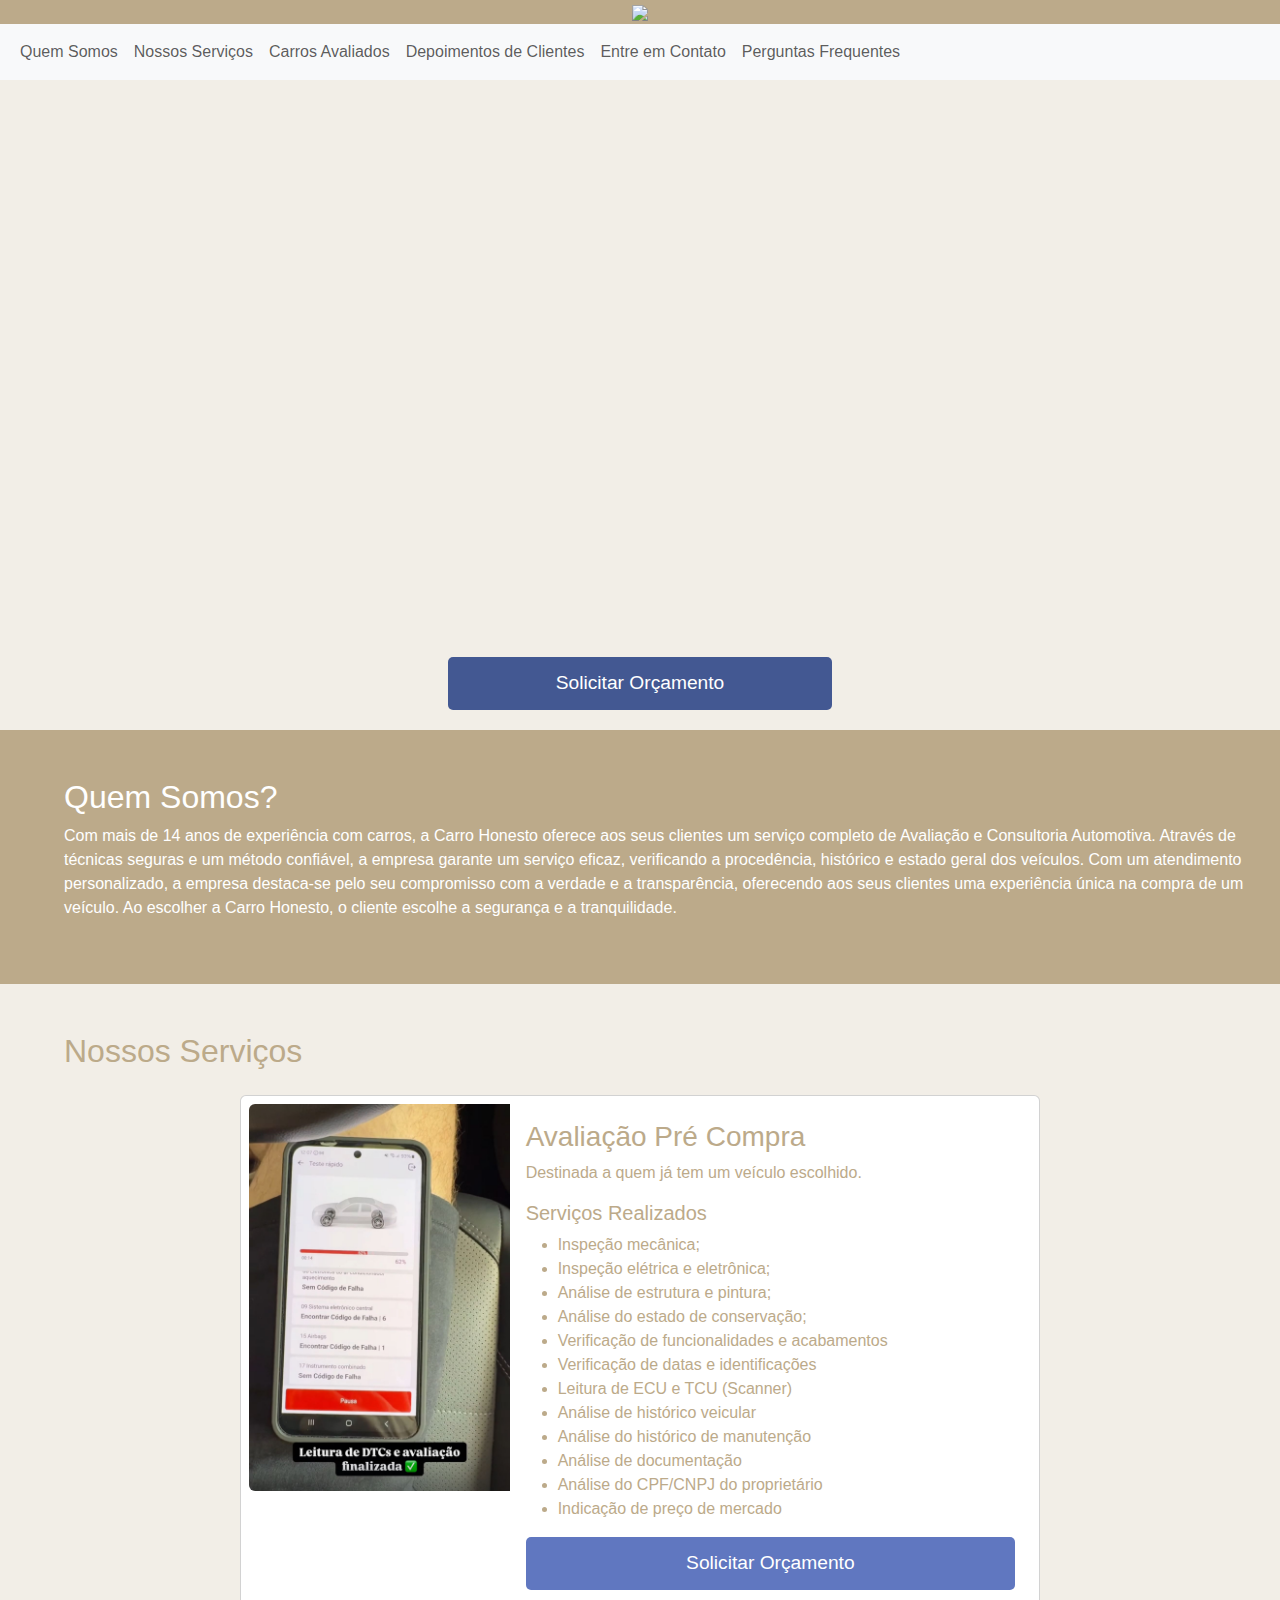
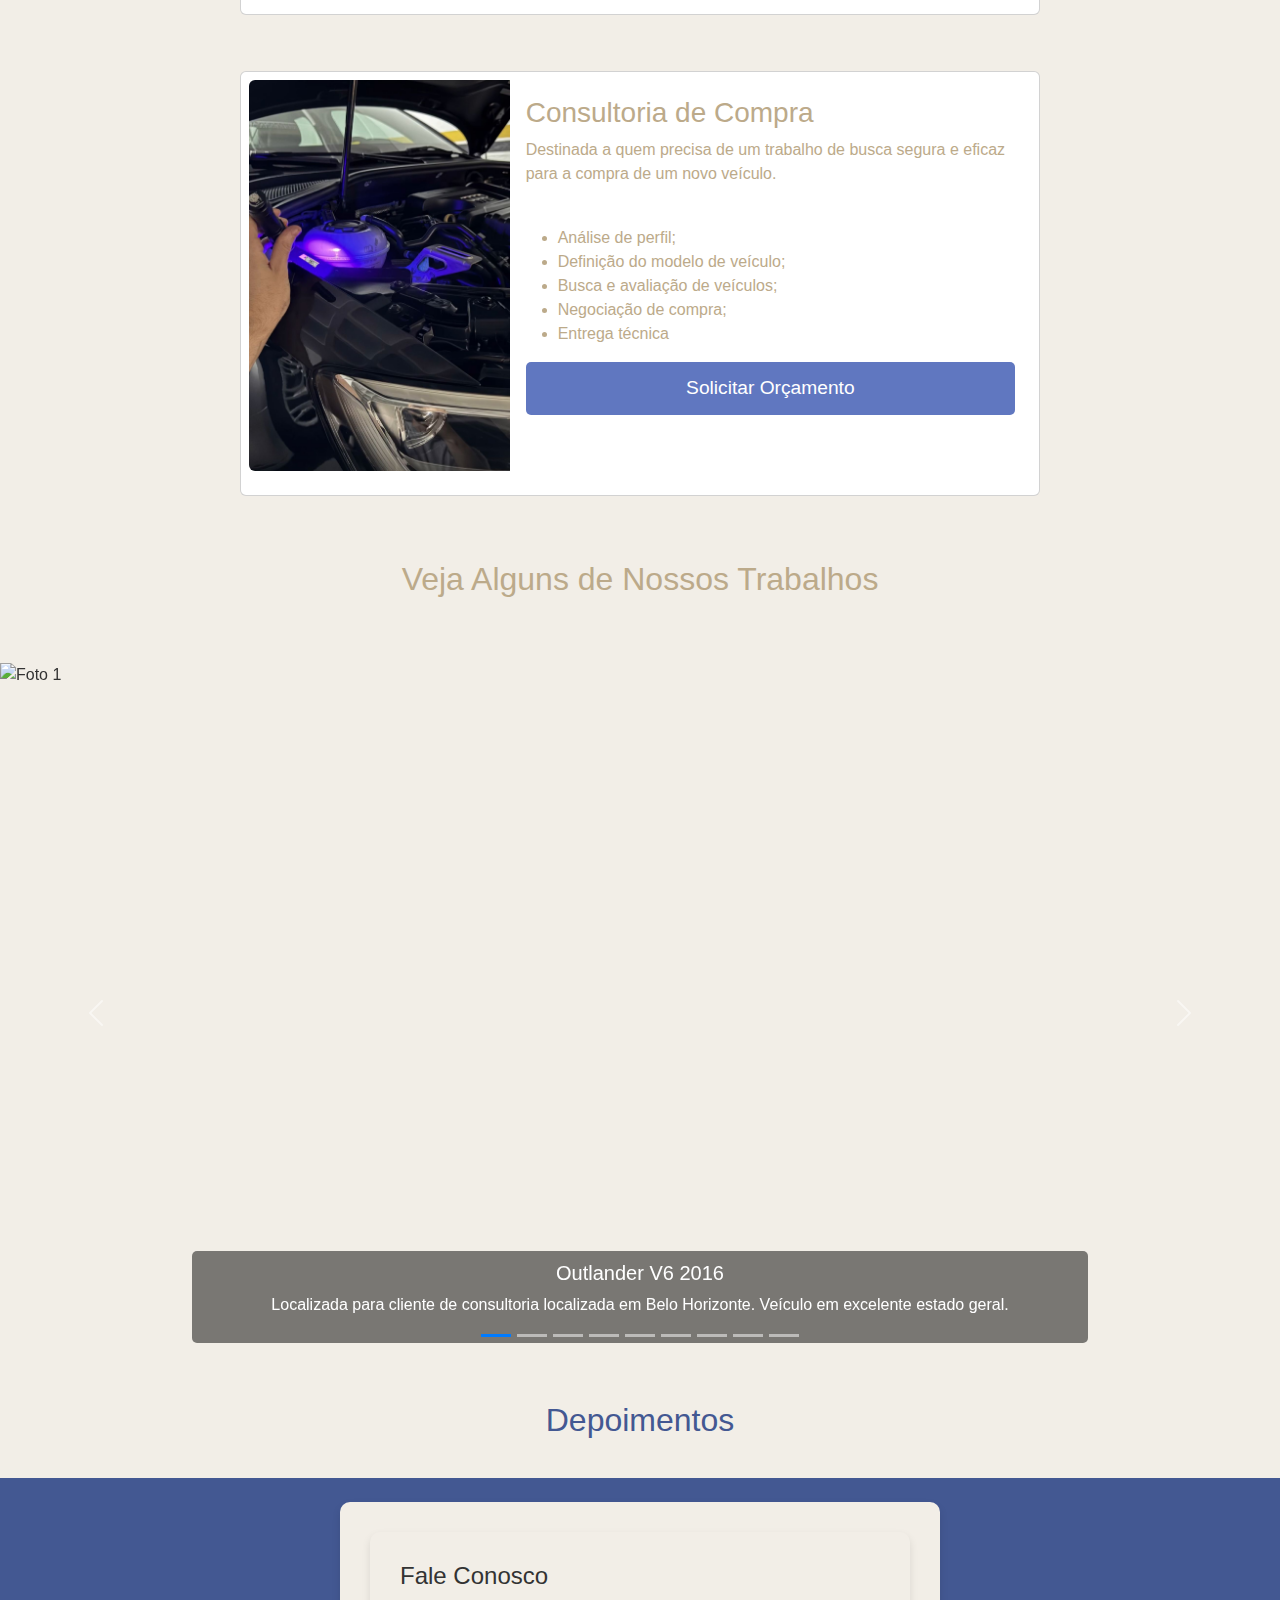
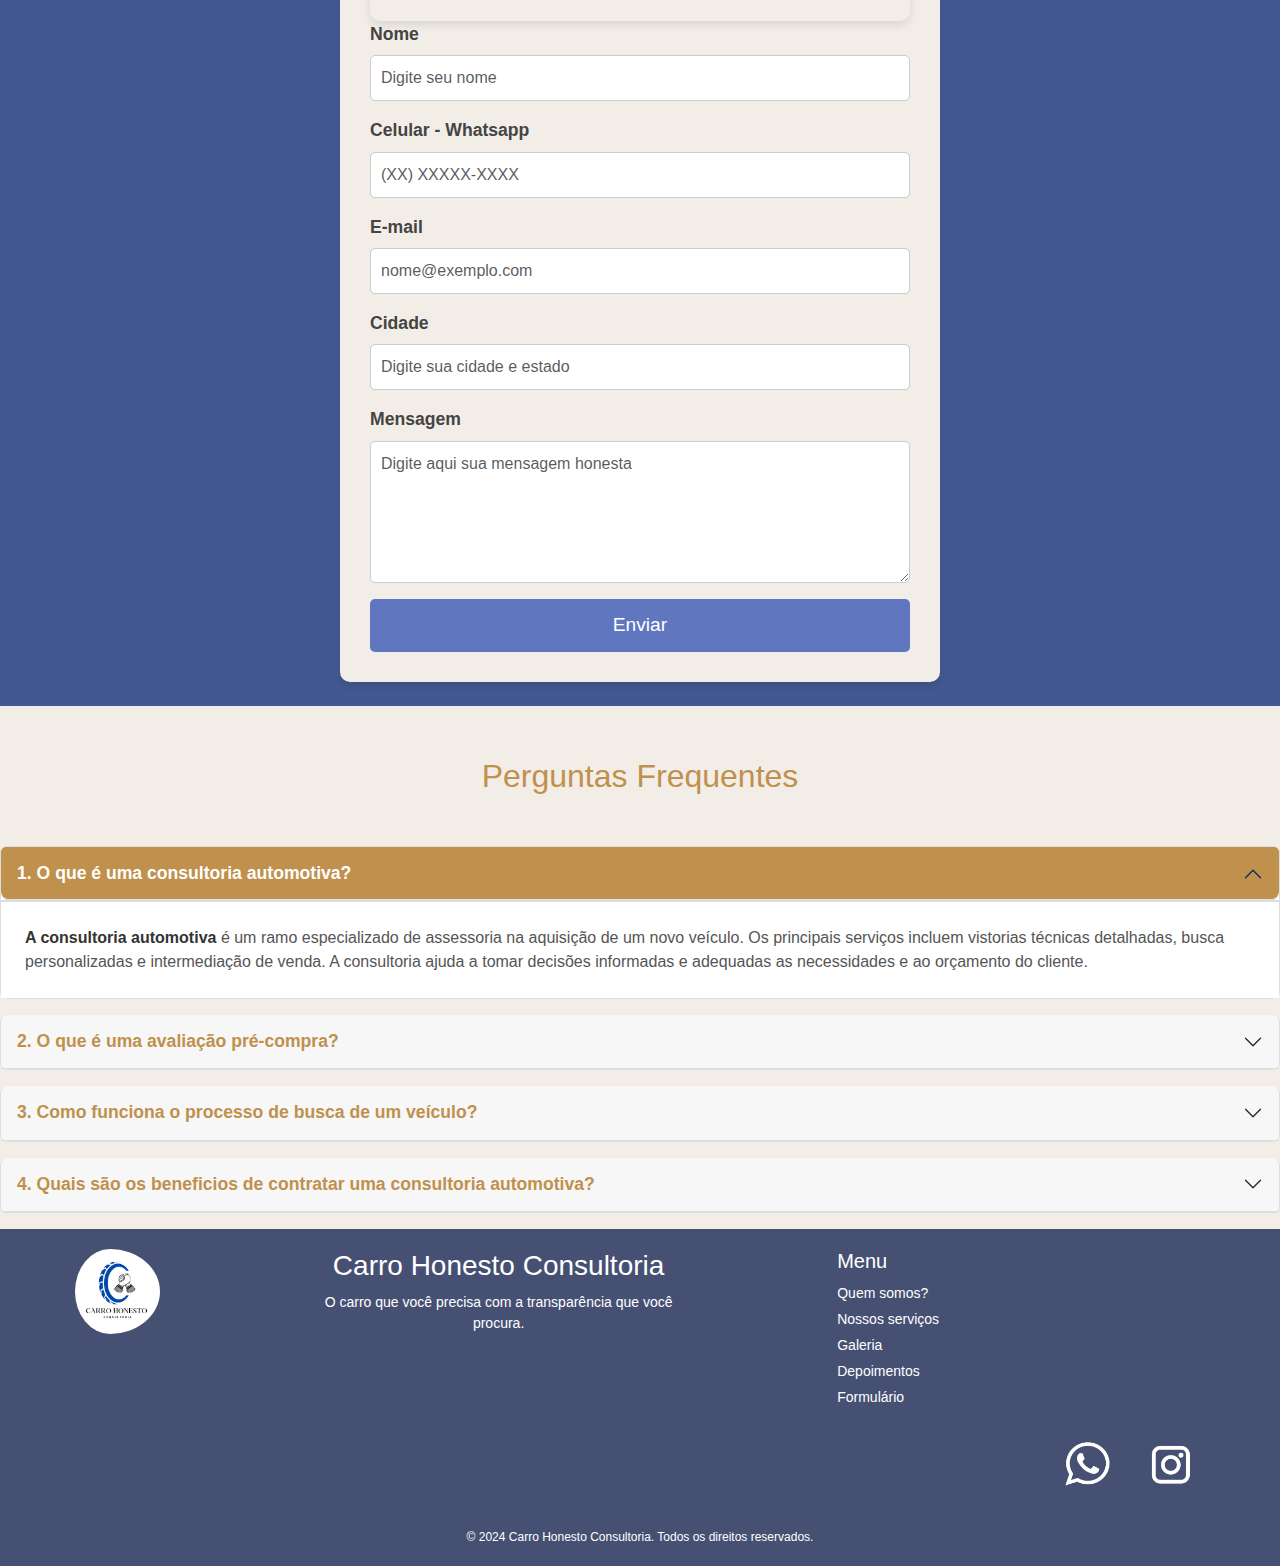
==== commit 263e61c9: "refactor: ajustes de layout" ====
--- a/index.html
+++ b/index.html
@@ -1,407 +1,407 @@
-<!DOCTYPE html>
-<html lang="pt-br">
-
-<head>
-  <meta charset="UTF-8">
-  <meta http-equiv="X-UA-Compatible" content="IE=edge">
-  <meta name="viewport" content="width=device-width, initial-scale=1.0">
-  <link href="https://cdn.jsdelivr.net/npm/bootstrap@5.3.3/dist/css/bootstrap.min.css" rel="stylesheet"
-    integrity="sha384-QWTKZyjpPEjISv5WaRU9OFeRpok6YctnYmDr5pNlyT2bRjXh0JMhjY6hW+ALEwIH" crossorigin="anonymous">
-  <script src="https://cdn.jsdelivr.net/npm/bootstrap@5.3.3/dist/js/bootstrap.bundle.min.js"
-    integrity="sha384-YvpcrYf0tY3lHB60NNkmXc5s9fDVZLESaAA55NDzOxhy9GkcIdslK1eN7N6jIeHz"
-    crossorigin="anonymous"></script>
-  <title>CARRO HONESTO CONSULTORIA</title>
-  <link rel="icon" type="image/x-icon" href="img/logo.jpeg">
-  <link href="style.css" rel="stylesheet">
-</head>
-
-<body>
-
-      <!-- Cabeçalho com logo -->
-
-  <header style="background-color: #BCAA8a;">
-    <div class="text-center">
-      <img src="https://i.imgur.com/sLn350V.png" width="100px">
-    </div>
-  </header>
-
-
-  <!-- Menu Navbar -->
-  <nav class="navbar navbar-expand-lg navbar-light bg-light" style="background-color: #f2eee7;">
-    <div class="container-fluid">
-      <button class="navbar-toggler" type="button" data-bs-toggle="collapse" data-bs-target="#navbarSupportedContent"
-        aria-controls="navbarSupportedContent" aria-expanded="false" aria-label="Toggle navigation">
-        <span class="navbar-toggler-icon"></span>
-      </button>
-      <div class="collapse navbar-collapse" id="navbarSupportedContent">
-        <ul class="navbar-nav me-auto mb-2 mb-lg-0">
-          <ul class="navbar-nav me-auto mb-2 mb-lg-0">
-            <li class="nav-item">
-              <a class="nav-link" href="#quem-somos"> Quem Somos</a>
-            </li>
-            <li class="nav-item">
-              <a class="nav-link" href="#nossos-servicos"> Nossos Serviços</a>
-            </li>
-            <li class="nav-item">
-              <a class="nav-link" href="#galeria"> Carros Avaliados</a>
-            </li>
-            <li class="nav-item">
-              <a class="nav-link" href="#depoimentos"> Depoimentos de Clientes</a>
-            </li>
-            <li class="nav-item">
-              <a class="nav-link" href="#formulario"> Entre em Contato</a>
-            </li>
-            <li class="nav-item">
-              <a class="nav-link" href="#accordionExample"> Perguntas Frequentes</a>
-            </li>
-  </nav>
-
-
-  <!-- Imagem com Botão -->
-  <div class="text-center md-4" style="width: 100%; height: 650px; background-size: cover; background-image: url('https://live.staticflickr.com/65535/54196852613_ec95e24f3e_b.jpg'); display: flex; flex-direction: column; justify-content: flex-end; align-items: center;">
-
-    <button type="button" class="btn btn-primary" style="width: 30%; margin-bottom: 20px; background: #435892">
-      <a class="nav-link" href="#forms"> Solicitar Orçamento </a>
-    </button>
-
-</div>
-
-
-  <!-- QUEM SOMOS -->
-
-  <section class="pt-5 pb-5 quemsomos" style="background-color: #BCAA8a;">
-  <div class="position-relative" id="quemSomos"> </div>
-    <div class="position-absolute top-20 start-20" id="quem-somos"></div>
-    <h2 class=".bg-primário-sutil" style="margin-right: 10px"> Quem Somos?</h2>
-    <p>Com mais de 14 anos de experiência com carros, a Carro Honesto oferece aos seus clientes um serviço completo de
-      Avaliação e Consultoria Automotiva. Através de técnicas seguras e um método confiável, a empresa garante um
-      serviço eficaz, verificando a procedência, histórico e estado geral dos veículos. Com um atendimento
-      personalizado, a empresa destaca-se pelo seu compromisso com a verdade e a transparência, oferecendo aos seus
-      clientes uma experiência única na compra de um veículo. Ao escolher a Carro Honesto, o cliente escolhe a segurança
-      e a tranquilidade.
-    </p>
-  </section>
-
-
-  <!-- NOSSOS SERVIÇOS -->
-
-  <section class="pt-5 pb-3 " style="background-color: #f2eee7;">
-    <h2 class=" nossosservicos " id="nossos-servicos"> Nossos Serviços</h2>
-    <div class="card mb-3 mt-4 mx-auto p-2" style="max-width: 800px;" id="nossosServicos">
-      <div class="row g-0">
-        <div class="col-md-4">
-          <img src="img/servicos1.jpeg" class="img-fluid rounded-start" alt="...">
-        </div>
-        <div class="col-md-8">
-          <div class="card-body">
-            <h3 class="card-title" style="color: #BCAA8a;">Avaliação Pré Compra</h3>
-            <p class="card-text" style="color: #BCAA8a;">Destinada a quem já tem um veículo escolhido.</p>
-            <h5 style="color: #BCAA8a;">Serviços Realizados</h5>
-            <ul>
-              <li> Inspeção mecânica;</li>
-              <li> Inspeção elétrica e eletrônica;</li>
-              <li> Análise de estrutura e pintura;</li>
-              <li> Análise do estado de conservação;</li>
-              <li> Verificação de funcionalidades e acabamentos</li>
-              <li> Verificação de datas e identificações</li>
-              <li> Leitura de ECU e TCU (Scanner)</li>
-              <li> Análise de histórico veicular</li>
-              <li> Análise do histórico de manutenção</li>
-              <li> Análise de documentação</li>
-              <li> Análise do CPF/CNPJ do proprietário</li>
-              <li> Indicação de preço de mercado</li>
-            </ul>
-            <a href="https://api.whatsapp.com/send?phone=5548996074736" class="btn btn-primary">Solicitar
-              Orçamento</a>
-          </div>
-        </div>
-      </div>
-    </div>
-  </section>
-
-  <section style="background-color: #f2eee7;">
-    <div class="card mb-3 mt-4 mx-auto p-2 pb-4" style="max-width: 800px;">
-      <div class="row g-0">
-        <div class="col-md-4">
-          <img src="img/servicos2.jpeg" class="img-fluid rounded-start" alt="...">
-        </div>
-        <div class="col-md-8">
-          <div class="card-body">
-            <h3 class="card-title" style="color: #BCAA8a;">Consultoria de Compra</h3>
-            <p class="card-text" style="color: #BCAA8a;">Destinada a quem precisa de um trabalho de busca segura e eficaz para a
-              compra de
-              um novo veículo.</p> <br>
-            <ul>
-              <li> Análise de perfil;</li>
-              <li> Definição do modelo de veículo;</li>
-              <li> Busca e avaliação de veículos;</li>
-              <li> Negociação de compra;</li>
-              <li> Entrega técnica</li>
-            </ul>
-            <a href="https://api.whatsapp.com/send?phone=5548996074736" class="btn btn-primary">Solicitar
-              Orçamento</a>
-          </div>
-        </div>
-      </div>
-    </div>
-  </section>
-
-  <!-- Carrossel de fotos automático com implemento de botões indicadores, com intervalo automático estilizado e legendas -->
-
-  <section class="galeria">
-    <h2 class="galeria" style="color: #BCAA8a;">Veja Alguns de Nossos Trabalhos</h2>
-    <div class="container mt-5" id="galeria">
-      <div id="photoCarousel" class="carousel slide carousel-fade" data-bs-ride="carousel">
-        <div class="carousel-indicators">
-          <button type="button" data-bs-target="#photoCarousel" data-bs-slide-to="0" class="active" aria-current="true"
-            aria-label="Slide 1"></button>
-          <button type="button" data-bs-target="#photoCarousel" data-bs-slide-to="1" aria-label="Slide 2"></button>
-          <button type="button" data-bs-target="#photoCarousel" data-bs-slide-to="2" aria-label="Slide 3"></button>
-          <button type="button" data-bs-target="#photoCarousel" data-bs-slide-to="3" aria-label="Slide 4"></button>
-          <button type="button" data-bs-target="#photoCarousel" data-bs-slide-to="4" aria-label="Slide 5"></button>
-          <button type="button" data-bs-target="#photoCarousel" data-bs-slide-to="5" aria-label="Slide 6"></button>
-          <button type="button" data-bs-target="#photoCarousel" data-bs-slide-to="6" aria-label="Slide 7"></button>
-          <button type="button" data-bs-target="#photoCarousel" data-bs-slide-to="7" aria-label="Slide 8"></button>
-          <button type="button" data-bs-target="#photoCarousel" data-bs-slide-to="8" aria-label="Slide 9"></button>
-        </div>
-
-        <div class="carousel-inner">
-          <div class="carousel-item active" data-bs-interval="3000">
-            <img src="https://s3.ecompletocarros.dev/images/lojas/209/veiculos/26368/veiculoInfoVeiculoImagesMobile/vehicle_image_1590778611_8f412ff61e6ca9d8db79f83cdd5cafff.jpeg" class="d-block w-100 " alt="Foto 1">
-            <div class="carousel-caption">
-              <h5>Outlander V6 2016</h5>
-              <p>Localizada para cliente de consultoria localizada em Belo Horizonte. Veículo em excelente estado geral.
-              </p>
-            </div>
-          </div>
-          <div class="carousel-item" data-bs-interval="3000">
-            <img src="img/avaliacao6-.jpeg" class="d-block w-100" alt="Foto 2">
-            <div class="carousel-caption">
-              <h5>BMW M135i 2020</h5>
-              <p>Avaliação pré compra para cliente de Niterói RJ. Mais de 400 itens analisados.</p>
-            </div>
-          </div>
-          <div class="carousel-item" data-bs-interval="3000">
-            <img src="https://s3.ecompletocarros.dev/images/lojas/296/veiculos/92827/veiculoInfoVeiculoImagesMobile/vehicle_image_1645809331_cb2b427aef491dad991e3e97d036d326.jpeg" class="d-block w-100" alt="Foto 3">
-            <div class="carousel-caption">
-              <h5>Creta Prestige 2019</h5>
-              <p>Localizado para cliente de consultoria em Florianópolis. Veículo em excepcional estado geral e com
-                baixa quilometragem.</p>
-            </div>
-          </div>
-          <div class="carousel-item" data-bs-interval="3000">
-            <img src="https://autoentusiastas.com.br/ae/wp-content/uploads/2024/05/AE-Jeep-GrandCherokee-4xe-CAPA.jpg" class="d-block w-100" alt="Foto 4">
-            <div class="carousel-caption">
-              <h5>Grand Cherokee</h5>
-              <p>Após análise técnica minuciosa, descobrimos queo veículo fez uso de GNV e teve manutenção
-                negligenciada. Livramos cliente de uma bomba.</p>
-            </div>
-          </div>
-          <div class="carousel-item" data-bs-interval="3000">
-            <img src="img/avaliacao1-.jpeg" class="d-block w-100" alt="Foto 5">
-            <div class="carousel-caption">
-              <h5>A3 sedan Prestige Plus 2019</h5>
-              <p>Avaliação pré compra para cliente de Curitiba. Mais de 400 itens de analisados.</p>
-            </div>
-          </div>
-          <div class="carousel-item" data-bs-interval="3000">
-            <img src="https://image1.mobiauto.com.br/images/api/images/v1.0/430309465/transform/fl_progressive,f_webp,q_70,w_600" class="d-block w-100" alt="Foto 6">
-            <div class="carousel-caption">
-              <h5>Fielder XEI 2007</h5>
-              <p>Após análise técnica visual, com o aparelho identificamos presença de massa no pára-lama dianteiro
-                direito.</p>
-            </div>
-          </div>
-          <div class="carousel-item" data-bs-interval="3000">
-            <img src="img/avaliacao3-.jpeg" class="d-block w-100" alt="Foto 7">
-            <div class="carousel-caption">
-              <p>Análise do fluido do arrefecimento com uso de refratômetro.</p>
-            </div>
-          </div>
-          <div class="carousel-item" data-bs-interval="3000">
-            <img src="https://dsae.s3.amazonaws.com/00434116001968/Fotos/GBC-8235_04.jpg?u=20240906150132&auto=format&ixlib=react-9.8.1&h=700&dpr=2&q=50" class="d-block w-100" alt="Foto 8">
-            <div class="carousel-caption">
-              <h5>Jetta Highline 2017</h5>
-              <p>Avaliação pré compra para cliente da Bahia. Mais de 400 itens analisados.</p>
-            </div>
-          </div>
-          <div class="carousel-item" data-bs-interval="3000">
-            <img src="https://www.berettaautomoveis.com.br/wp-content/uploads/automoveis/automovel-honda-accord-ex-v6-2015-6756.webp" class="d-block w-100" alt="Foto 9">
-            <div class="carousel-caption">
-              <h5>Accord V6 2015</h5>
-              <p>Avaliação pré compra para cliente de Belo Horizonte. Mais de 400 itens analisados.</p>
-            </div>
-          </div>
-        </div>
-
-        <button class="carousel-control-prev" type="button" data-bs-target="#photoCarousel" data-bs-slide="prev">
-          <span class="carousel-control-prev-icon" aria-hidden="true"></span>
-          <span class="visually-hidden">Anterior</span>
-        </button>
-        <button class="carousel-control-next" type="button" data-bs-target="#photoCarousel" data-bs-slide="next">
-          <span class="carousel-control-next-icon" aria-hidden="true"></span>
-          <span class="visually-hidden">Próximo</span>
-        </button>
-      </div>
-    </div>
-  </section>
-
-
-  <!-- DEPOIMENTOS -->
-
-  <section class="depoimentos" id="depoimentos">
-    <h2 class="depoimentos" style="color: #435892;">Depoimentos</h2>
-    <script src="https://static.elfsight.com/platform/platform.js" async></script>
-    <div class="elfsight-app-79e2a086-70a1-4894-99cb-2a17ba8986b0" data-elfsight-app-lazy></div>
-  </section>
-
-
-  <!-- FORMULÁRIO -->
-
-  <div style="width: 100%; background-color: #435892;" class="pt-4 pb-4">
-    <section id="forms" class="formulario">
-      <h4 class="formulario">Fale Conosco</h4>
-      <form>
-        <div class="mb-3" id="formulario">
-          <label for="name" class="form-label">Nome</label>
-          <input type="text" class="form-control" id="name" placeholder="Digite seu nome" required>
-        </div>
-        <div class="mb-3">
-          <label for="tel" class="form-label">Celular - Whatsapp</label>
-          <input type="tel" class="form-control" id="tel" placeholder="(XX) XXXXX-XXXX" pattern="\(\d{2}\) \d{5}-\d{4}"
-            required>
-        </div>
-        <div class="mb-3">
-          <label for="email" class="form-label">E-mail</label>
-          <input type="email" class="form-control" id="email" placeholder="nome@exemplo.com" required>
-        </div>
-        <div class="mb-3">
-          <label for="city" class="form-label">Cidade</label>
-          <input type="text" class="form-control" id="city" placeholder="Digite sua cidade e estado" required>
-        </div>
-        <div class="mb-3">
-          <label for="message" class="form-label">Mensagem</label>
-          <textarea class="form-control" id="message" rows="5" placeholder="Digite aqui sua mensagem honesta"
-            required></textarea>
-        </div>
-        <button type="submit" class="btn btn-primary">Enviar</button>
-      </form>
-    </section>
-  </div>
-
-
-  <!-- PERGUNTAS FREQUENTES -->
-
-  <section class="perguntas">
-    <h2 class="perguntas">Perguntas Frequentes</h2>
-    <div class="accordion" id="accordionExample">
-      <div class="accordion-item">
-        <h2 class="accordion-header">
-          <button class="accordion-button" type="button" data-bs-toggle="collapse" data-bs-target="#collapseOne"
-            aria-expanded="true" aria-controls="collapseOne">
-            1. O que é uma consultoria automotiva?
-          </button>
-        </h2>
-        <div id="collapseOne" class="accordion-collapse collapse show" data-bs-parent="#accordionExample">
-          <div class="accordion-body">
-            <strong>A consultoria automotiva </strong>é um ramo especializado de assessoria na aquisição de um novo
-            veículo. Os principais serviços incluem vistorias técnicas detalhadas, busca personalizadas e intermediação
-            de venda. A consultoria ajuda a tomar decisões informadas e adequadas as necessidades e ao orçamento do
-            cliente.
-          </div>
-        </div>
-      </div>
-      <div class="accordion-item">
-        <h2 class="accordion-header">
-          <button class="accordion-button collapsed" type="button" data-bs-toggle="collapse"
-            data-bs-target="#collapseTwo" aria-expanded="false" aria-controls="collapseTwo">
-            2. O que é uma avaliação pré-compra?
-          </button>
-        </h2>
-        <div id="collapseTwo" class="accordion-collapse collapse" data-bs-parent="#accordionExample">
-          <div class="accordion-body">
-            <strong>Uma avaliação pré-compra é</strong> um serviço realizado para inspecionar detalhadamente um veículo
-            usado antes de sua aquisição. O objetivo é garantir que o comprador tenha um diagnóstico completo sobre o
-            estado do carro, evitando surpresas desagradáveis, como defeitos ocultos, fraudes, irregularidades,
-            restrições ou qualquer problema que possa gerar uma possível dor de cabeça.
-          </div>
-        </div>
-      </div>
-      <div class="accordion-item">
-        <h2 class="accordion-header">
-          <button class="accordion-button collapsed" type="button" data-bs-toggle="collapse"
-            data-bs-target="#collapseThree" aria-expanded="false" aria-controls="collapseThree">
-            3. Como funciona o processo de busca de um veículo?
-          </button>
-        </h2>
-        <div id="collapseThree" class="accordion-collapse collapse" data-bs-parent="#accordionExample">
-          <div class="accordion-body">
-            <strong>O nosso processo é iniciado em uma consultoria técnica.</strong> Nessa consultoria iremos
-            compreender as necessidades, perfil de uso, orçamento total e faremos as definições do modelo, versão, ano e
-            todos os parâmetros do carro que será procurado. Depois da consultoria, com tudo definido, vamos para envio
-            do contrato, pagamento e início do serviço. O cliente será sempre atualizado(a) sobre andamento da procura.
-          </div>
-        </div>
-      </div>
-      <div class="accordion-item">
-        <h2 class="accordion-header">
-          <button class="accordion-button collapsed" type="button" data-bs-toggle="collapse"
-            data-bs-target="#collapseFour" aria-expanded="false" aria-controls="collapseFour">
-            4. Quais são os beneficios de contratar uma consultoria automotiva?
-          </button>
-        </h2>
-        <div id="collapseFour" class="accordion-collapse collapse" data-bs-parent="#accordionExample">
-          <div class="accordion-body">
-            <strong>Uma boa consultoria automotiva oferece uma série de benefícios</strong> para quem está comprando ou
-            vendendo, como análise profissional, orientação especializada, negociação mais assertiva, redução de riscos,
-            economia de tempo e dinheiro.
-          </div>
-        </div>
-      </div>
-    </div>
-  </section>
-
-
-
-  <footer>
-    <div class="footer-container text-center">
-      <div class="mb-4">
-        <img src="img/logo.jpeg" alt="Logo Carro Honesto Consultoria" class="footer" width="100">
-      </div>
-
-      <div class="footer-section">
-        <h3>Carro Honesto Consultoria</h3>
-        <p>O carro que você precisa com a transparência que você procura.</p>
-      </div>
-
-
-      <div class="footer-section" style="text-align: left;">
-        <h5>Menu</h5>
-        <ul class="list-unstyled">
-          <li><a href="#quemSomos">Quem somos?</a></li>
-          <li><a href="#nossosServicos">Nossos serviços</a></li>
-          <li><a href="#galeria">Galeria</a></li>
-          <li><a href="#depoimentos">Depoimentos</a></li>
-          <li><a href="#formulario">Formulário</a></li>
-        </ul>
-      </div>
-    </div>
-
-    
-    <div style="width: 100%; text-align: end; padding-right: 70px;">
-        <a href="https://api.whatsapp.com/send/?phone=5548996074736&text&type=phone_number&app_absent=0" target="_blank" style="text-decoration: none;">
-          <img src="img/—Pngtree—white whatsapp icon png_3562063.png" style="width: 80px;" />
-        </a>
-        <a href="https://www.instagram.com/ocarrohonesto" target="_blank" style="text-decoration: none;"> 
-          <img src="—Pngtree—white instagram icon png instagram_3562066.png" style="width: 80px;"/>
-        </a>
-    </div> 
-
-    <div class="footer-bottom text-center mt-4">
-      <p>&copy; 2024 Carro Honesto Consultoria. Todos os direitos reservados.</p>
-    </div>
-  </footer>
-
-</body>
-
+<!DOCTYPE html>
+<html lang="pt-br">
+
+<head>
+  <meta charset="UTF-8">
+  <meta http-equiv="X-UA-Compatible" content="IE=edge">
+  <meta name="viewport" content="width=device-width, initial-scale=1.0">
+  <link href="https://cdn.jsdelivr.net/npm/bootstrap@5.3.3/dist/css/bootstrap.min.css" rel="stylesheet"
+    integrity="sha384-QWTKZyjpPEjISv5WaRU9OFeRpok6YctnYmDr5pNlyT2bRjXh0JMhjY6hW+ALEwIH" crossorigin="anonymous">
+  <script src="https://cdn.jsdelivr.net/npm/bootstrap@5.3.3/dist/js/bootstrap.bundle.min.js"
+    integrity="sha384-YvpcrYf0tY3lHB60NNkmXc5s9fDVZLESaAA55NDzOxhy9GkcIdslK1eN7N6jIeHz"
+    crossorigin="anonymous"></script>
+  <title>CARRO HONESTO CONSULTORIA</title>
+  <link rel="icon" type="image/x-icon" href="img/logo.jpeg">
+  <link href="style.css" rel="stylesheet">
+</head>
+
+<body>
+
+      <!-- Cabeçalho com logo -->
+
+  <header style="background-color: #BCAA8a;">
+    <div class="text-center">
+      <img src="https://i.imgur.com/sLn350V.png" width="100px">
+    </div>
+  </header>
+
+
+  <!-- Menu Navbar -->
+  <nav class="navbar navbar-expand-lg navbar-light bg-light" style="background-color: #f2eee7;">
+    <div class="container-fluid">
+      <button class="navbar-toggler" type="button" data-bs-toggle="collapse" data-bs-target="#navbarSupportedContent"
+        aria-controls="navbarSupportedContent" aria-expanded="false" aria-label="Toggle navigation">
+        <span class="navbar-toggler-icon"></span>
+      </button>
+      <div class="collapse navbar-collapse" id="navbarSupportedContent">
+        <ul class="navbar-nav me-auto mb-2 mb-lg-0">
+          <ul class="navbar-nav me-auto mb-2 mb-lg-0">
+            <li class="nav-item">
+              <a class="nav-link" href="#quem-somos"> Quem Somos</a>
+            </li>
+            <li class="nav-item">
+              <a class="nav-link" href="#nossos-servicos"> Nossos Serviços</a>
+            </li>
+            <li class="nav-item">
+              <a class="nav-link" href="#galeria"> Carros Avaliados</a>
+            </li>
+            <li class="nav-item">
+              <a class="nav-link" href="#depoimentos"> Depoimentos de Clientes</a>
+            </li>
+            <li class="nav-item">
+              <a class="nav-link" href="#formulario"> Entre em Contato</a>
+            </li>
+            <li class="nav-item">
+              <a class="nav-link" href="#accordionExample"> Perguntas Frequentes</a>
+            </li>
+  </nav>
+
+
+  <!-- Imagem com Botão -->
+  <div class="text-center md-4" style="width: 100%; height: 650px; background-size: cover; background-image: url('https://live.staticflickr.com/65535/54196852613_ec95e24f3e_b.jpg'); display: flex; flex-direction: column; justify-content: flex-end; align-items: center;">
+
+    <button type="button" class="btn btn-primary" style="width: 30%; margin-bottom: 20px; background: #435892">
+      <a class="nav-link" href="#forms"> Solicitar Orçamento </a>
+    </button>
+
+</div>
+
+
+  <!-- QUEM SOMOS -->
+
+  <section class="pt-5 pb-5 quemsomos" style="background-color: #BCAA8a;">
+  <div class="position-relative" id="quemSomos"> </div>
+    <div class="position-absolute top-20 start-20" id="quem-somos"></div>
+    <h2 class=".bg-primário-sutil" style="margin-right: 10px"> Quem Somos?</h2>
+    <p>Com mais de 14 anos de experiência com carros, a Carro Honesto oferece aos seus clientes um serviço completo de
+      Avaliação e Consultoria Automotiva. Através de técnicas seguras e um método confiável, a empresa garante um
+      serviço eficaz, verificando a procedência, histórico e estado geral dos veículos. Com um atendimento
+      personalizado, a empresa destaca-se pelo seu compromisso com a verdade e a transparência, oferecendo aos seus
+      clientes uma experiência única na compra de um veículo. Ao escolher a Carro Honesto, o cliente escolhe a segurança
+      e a tranquilidade.
+    </p>
+  </section>
+
+
+  <!-- NOSSOS SERVIÇOS -->
+
+  <section class="pt-5 pb-3 " style="background-color: #f2eee7;">
+    <h2 class=" nossosservicos " id="nossos-servicos"> Nossos Serviços</h2>
+    <div class="card mb-3 mt-4 mx-auto p-2" style="max-width: 800px;" id="nossosServicos">
+      <div class="row g-0">
+        <div class="col-md-4">
+          <img src="img/servicos1.jpeg" class="img-fluid rounded-start" alt="...">
+        </div>
+        <div class="col-md-8">
+          <div class="card-body">
+            <h3 class="card-title" style="color: #BCAA8a;">Avaliação Pré Compra</h3>
+            <p class="card-text" style="color: #BCAA8a;">Destinada a quem já tem um veículo escolhido.</p>
+            <h5 style="color: #BCAA8a;">Serviços Realizados</h5>
+            <ul>
+              <li> Inspeção mecânica;</li>
+              <li> Inspeção elétrica e eletrônica;</li>
+              <li> Análise de estrutura e pintura;</li>
+              <li> Análise do estado de conservação;</li>
+              <li> Verificação de funcionalidades e acabamentos</li>
+              <li> Verificação de datas e identificações</li>
+              <li> Leitura de ECU e TCU (Scanner)</li>
+              <li> Análise de histórico veicular</li>
+              <li> Análise do histórico de manutenção</li>
+              <li> Análise de documentação</li>
+              <li> Análise do CPF/CNPJ do proprietário</li>
+              <li> Indicação de preço de mercado</li>
+            </ul>
+            <a href="https://api.whatsapp.com/send?phone=5548996074736" class="btn btn-primary">Solicitar
+              Orçamento</a>
+          </div>
+        </div>
+      </div>
+    </div>
+  </section>
+
+  <section style="background-color: #f2eee7;">
+    <div class="card mb-3 mt-4 mx-auto p-2 pb-4" style="max-width: 800px;">
+      <div class="row g-0">
+        <div class="col-md-4">
+          <img src="img/servicos2.jpeg" class="img-fluid rounded-start" alt="...">
+        </div>
+        <div class="col-md-8">
+          <div class="card-body">
+            <h3 class="card-title" style="color: #BCAA8a;">Consultoria de Compra</h3>
+            <p class="card-text" style="color: #BCAA8a;">Destinada a quem precisa de um trabalho de busca segura e eficaz para a
+              compra de
+              um novo veículo.</p> <br>
+            <ul>
+              <li> Análise de perfil;</li>
+              <li> Definição do modelo de veículo;</li>
+              <li> Busca e avaliação de veículos;</li>
+              <li> Negociação de compra;</li>
+              <li> Entrega técnica</li>
+            </ul>
+            <a href="https://api.whatsapp.com/send?phone=5548996074736" class="btn btn-primary">Solicitar
+              Orçamento</a>
+          </div>
+        </div>
+      </div>
+    </div>
+  </section>
+
+  <!-- Carrossel de fotos automático com implemento de botões indicadores, com intervalo automático estilizado e legendas -->
+
+  <section class="galeria">
+    <h2 class="galeria" style="color: #BCAA8a;">Veja Alguns de Nossos Trabalhos</h2>
+    <div class="container mt-5" id="galeria">
+      <div id="photoCarousel" class="carousel slide carousel-fade" data-bs-ride="carousel">
+        <div class="carousel-indicators">
+          <button type="button" data-bs-target="#photoCarousel" data-bs-slide-to="0" class="active" aria-current="true"
+            aria-label="Slide 1"></button>
+          <button type="button" data-bs-target="#photoCarousel" data-bs-slide-to="1" aria-label="Slide 2"></button>
+          <button type="button" data-bs-target="#photoCarousel" data-bs-slide-to="2" aria-label="Slide 3"></button>
+          <button type="button" data-bs-target="#photoCarousel" data-bs-slide-to="3" aria-label="Slide 4"></button>
+          <button type="button" data-bs-target="#photoCarousel" data-bs-slide-to="4" aria-label="Slide 5"></button>
+          <button type="button" data-bs-target="#photoCarousel" data-bs-slide-to="5" aria-label="Slide 6"></button>
+          <button type="button" data-bs-target="#photoCarousel" data-bs-slide-to="6" aria-label="Slide 7"></button>
+          <button type="button" data-bs-target="#photoCarousel" data-bs-slide-to="7" aria-label="Slide 8"></button>
+          <button type="button" data-bs-target="#photoCarousel" data-bs-slide-to="8" aria-label="Slide 9"></button>
+        </div>
+
+        <div class="carousel-inner">
+          <div class="carousel-item active" data-bs-interval="3000">
+            <img src="https://s3.ecompletocarros.dev/images/lojas/209/veiculos/26368/veiculoInfoVeiculoImagesMobile/vehicle_image_1590778611_8f412ff61e6ca9d8db79f83cdd5cafff.jpeg" class="d-block w-100 " alt="Foto 1">
+            <div class="carousel-caption">
+              <h5>Outlander V6 2016</h5>
+              <p>Localizada para cliente de consultoria localizada em Belo Horizonte. Veículo em excelente estado geral.
+              </p>
+            </div>
+          </div>
+          <div class="carousel-item" data-bs-interval="3000">
+            <img src="img/avaliacao6-.jpeg" class="d-block w-100" alt="Foto 2">
+            <div class="carousel-caption">
+              <h5>BMW M135i 2020</h5>
+              <p>Avaliação pré compra para cliente de Niterói RJ. Mais de 400 itens analisados.</p>
+            </div>
+          </div>
+          <div class="carousel-item" data-bs-interval="3000">
+            <img src="https://s3.ecompletocarros.dev/images/lojas/296/veiculos/92827/veiculoInfoVeiculoImagesMobile/vehicle_image_1645809331_cb2b427aef491dad991e3e97d036d326.jpeg" class="d-block w-100" alt="Foto 3">
+            <div class="carousel-caption">
+              <h5>Creta Prestige 2019</h5>
+              <p>Localizado para cliente de consultoria em Florianópolis. Veículo em excepcional estado geral e com
+                baixa quilometragem.</p>
+            </div>
+          </div>
+          <div class="carousel-item" data-bs-interval="3000">
+            <img src="https://autoentusiastas.com.br/ae/wp-content/uploads/2024/05/AE-Jeep-GrandCherokee-4xe-CAPA.jpg" class="d-block w-100" alt="Foto 4">
+            <div class="carousel-caption">
+              <h5>Grand Cherokee</h5>
+              <p>Após análise técnica minuciosa, descobrimos queo veículo fez uso de GNV e teve manutenção
+                negligenciada. Livramos cliente de uma bomba.</p>
+            </div>
+          </div>
+          <div class="carousel-item" data-bs-interval="3000">
+            <img src="img/avaliacao1-.jpeg" class="d-block w-100" alt="Foto 5">
+            <div class="carousel-caption">
+              <h5>A3 sedan Prestige Plus 2019</h5>
+              <p>Avaliação pré compra para cliente de Curitiba. Mais de 400 itens de analisados.</p>
+            </div>
+          </div>
+          <div class="carousel-item" data-bs-interval="3000">
+            <img src="https://image1.mobiauto.com.br/images/api/images/v1.0/430309465/transform/fl_progressive,f_webp,q_70,w_600" class="d-block w-100" alt="Foto 6">
+            <div class="carousel-caption">
+              <h5>Fielder XEI 2007</h5>
+              <p>Após análise técnica visual, com o aparelho identificamos presença de massa no pára-lama dianteiro
+                direito.</p>
+            </div>
+          </div>
+          <div class="carousel-item" data-bs-interval="3000">
+            <img src="img/avaliacao3-.jpeg" class="d-block w-100" alt="Foto 7">
+            <div class="carousel-caption">
+              <p>Análise do fluido do arrefecimento com uso de refratômetro.</p>
+            </div>
+          </div>
+          <div class="carousel-item" data-bs-interval="3000">
+            <img src="https://dsae.s3.amazonaws.com/00434116001968/Fotos/GBC-8235_04.jpg?u=20240906150132&auto=format&ixlib=react-9.8.1&h=700&dpr=2&q=50" class="d-block w-100" alt="Foto 8">
+            <div class="carousel-caption">
+              <h5>Jetta Highline 2017</h5>
+              <p>Avaliação pré compra para cliente da Bahia. Mais de 400 itens analisados.</p>
+            </div>
+          </div>
+          <div class="carousel-item" data-bs-interval="3000">
+            <img src="https://www.berettaautomoveis.com.br/wp-content/uploads/automoveis/automovel-honda-accord-ex-v6-2015-6756.webp" class="d-block w-100" alt="Foto 9">
+            <div class="carousel-caption">
+              <h5>Accord V6 2015</h5>
+              <p>Avaliação pré compra para cliente de Belo Horizonte. Mais de 400 itens analisados.</p>
+            </div>
+          </div>
+        </div>
+
+        <button class="carousel-control-prev" type="button" data-bs-target="#photoCarousel" data-bs-slide="prev">
+          <span class="carousel-control-prev-icon" aria-hidden="true"></span>
+          <span class="visually-hidden">Anterior</span>
+        </button>
+        <button class="carousel-control-next" type="button" data-bs-target="#photoCarousel" data-bs-slide="next">
+          <span class="carousel-control-next-icon" aria-hidden="true"></span>
+          <span class="visually-hidden">Próximo</span>
+        </button>
+      </div>
+    </div>
+  </section>
+
+
+  <!-- DEPOIMENTOS -->
+
+  <section class="depoimentos" id="depoimentos">
+    <h2 class="depoimentos" style="color: #435892;">Depoimentos</h2>
+    <script src="https://static.elfsight.com/platform/platform.js" async></script>
+    <div class="elfsight-app-79e2a086-70a1-4894-99cb-2a17ba8986b0" data-elfsight-app-lazy></div>
+  </section>
+
+
+  <!-- FORMULÁRIO -->
+
+  <div style="width: 100%; background-color: #435892;" class="pt-4 pb-4">
+    <section id="forms" class="formulario">
+      <h4 class="formulario">Fale Conosco</h4>
+      <form>
+        <div class="mb-3" id="formulario">
+          <label for="name" class="form-label">Nome</label>
+          <input type="text" class="form-control" id="name" placeholder="Digite seu nome" required>
+        </div>
+        <div class="mb-3">
+          <label for="tel" class="form-label">Celular - Whatsapp</label>
+          <input type="tel" class="form-control" id="tel" placeholder="(XX) XXXXX-XXXX" pattern="\(\d{2}\) \d{5}-\d{4}"
+            required>
+        </div>
+        <div class="mb-3">
+          <label for="email" class="form-label">E-mail</label>
+          <input type="email" class="form-control" id="email" placeholder="nome@exemplo.com" required>
+        </div>
+        <div class="mb-3">
+          <label for="city" class="form-label">Cidade</label>
+          <input type="text" class="form-control" id="city" placeholder="Digite sua cidade e estado" required>
+        </div>
+        <div class="mb-3">
+          <label for="message" class="form-label">Mensagem</label>
+          <textarea class="form-control" id="message" rows="5" placeholder="Digite aqui sua mensagem honesta"
+            required></textarea>
+        </div>
+        <button type="submit" class="btn btn-primary">Enviar</button>
+      </form>
+    </section>
+  </div>
+
+
+  <!-- PERGUNTAS FREQUENTES -->
+
+  <section class="perguntas">
+    <h2 class="perguntas">Perguntas Frequentes</h2>
+    <div class="accordion" id="accordionExample">
+      <div class="accordion-item">
+        <h2 class="accordion-header">
+          <button class="accordion-button" type="button" data-bs-toggle="collapse" data-bs-target="#collapseOne"
+            aria-expanded="true" aria-controls="collapseOne">
+            1. O que é uma consultoria automotiva?
+          </button>
+        </h2>
+        <div id="collapseOne" class="accordion-collapse collapse show" data-bs-parent="#accordionExample">
+          <div class="accordion-body">
+            <strong>A consultoria automotiva </strong>é um ramo especializado de assessoria na aquisição de um novo
+            veículo. Os principais serviços incluem vistorias técnicas detalhadas, busca personalizadas e intermediação
+            de venda. A consultoria ajuda a tomar decisões informadas e adequadas as necessidades e ao orçamento do
+            cliente.
+          </div>
+        </div>
+      </div>
+      <div class="accordion-item">
+        <h2 class="accordion-header">
+          <button class="accordion-button collapsed" type="button" data-bs-toggle="collapse"
+            data-bs-target="#collapseTwo" aria-expanded="false" aria-controls="collapseTwo">
+            2. O que é uma avaliação pré-compra?
+          </button>
+        </h2>
+        <div id="collapseTwo" class="accordion-collapse collapse" data-bs-parent="#accordionExample">
+          <div class="accordion-body">
+            <strong>Uma avaliação pré-compra é</strong> um serviço realizado para inspecionar detalhadamente um veículo
+            usado antes de sua aquisição. O objetivo é garantir que o comprador tenha um diagnóstico completo sobre o
+            estado do carro, evitando surpresas desagradáveis, como defeitos ocultos, fraudes, irregularidades,
+            restrições ou qualquer problema que possa gerar uma possível dor de cabeça.
+          </div>
+        </div>
+      </div>
+      <div class="accordion-item">
+        <h2 class="accordion-header">
+          <button class="accordion-button collapsed" type="button" data-bs-toggle="collapse"
+            data-bs-target="#collapseThree" aria-expanded="false" aria-controls="collapseThree">
+            3. Como funciona o processo de busca de um veículo?
+          </button>
+        </h2>
+        <div id="collapseThree" class="accordion-collapse collapse" data-bs-parent="#accordionExample">
+          <div class="accordion-body">
+            <strong>O nosso processo é iniciado em uma consultoria técnica.</strong> Nessa consultoria iremos
+            compreender as necessidades, perfil de uso, orçamento total e faremos as definições do modelo, versão, ano e
+            todos os parâmetros do carro que será procurado. Depois da consultoria, com tudo definido, vamos para envio
+            do contrato, pagamento e início do serviço. O cliente será sempre atualizado(a) sobre andamento da procura.
+          </div>
+        </div>
+      </div>
+      <div class="accordion-item">
+        <h2 class="accordion-header">
+          <button class="accordion-button collapsed" type="button" data-bs-toggle="collapse"
+            data-bs-target="#collapseFour" aria-expanded="false" aria-controls="collapseFour">
+            4. Quais são os beneficios de contratar uma consultoria automotiva?
+          </button>
+        </h2>
+        <div id="collapseFour" class="accordion-collapse collapse" data-bs-parent="#accordionExample">
+          <div class="accordion-body">
+            <strong>Uma boa consultoria automotiva oferece uma série de benefícios</strong> para quem está comprando ou
+            vendendo, como análise profissional, orientação especializada, negociação mais assertiva, redução de riscos,
+            economia de tempo e dinheiro.
+          </div>
+        </div>
+      </div>
+    </div>
+  </section>
+
+
+
+  <footer>
+    <div class="footer-container text-center">
+      <div class="mb-4">
+        <img src="img/logo.jpeg" alt="Logo Carro Honesto Consultoria" class="footer" width="100">
+      </div>
+
+      <div class="footer-section">
+        <h3>Carro Honesto Consultoria</h3>
+        <p>O carro que você precisa com a transparência que você procura.</p>
+      </div>
+
+
+      <div class="footer-section" style="text-align: left;">
+        <h5>Menu</h5>
+        <ul class="list-unstyled">
+          <li><a href="#quemSomos">Quem somos?</a></li>
+          <li><a href="#nossosServicos">Nossos serviços</a></li>
+          <li><a href="#galeria">Galeria</a></li>
+          <li><a href="#depoimentos">Depoimentos</a></li>
+          <li><a href="#formulario">Formulário</a></li>
+        </ul>
+      </div>
+    </div>
+
+    
+    <div style="width: 100%; text-align: end; padding-right: 70px;">
+        <a href="https://api.whatsapp.com/send/?phone=5548996074736&text&type=phone_number&app_absent=0" target="_blank" style="text-decoration: none;">
+          <img src="img/—Pngtree—white whatsapp icon png_3562063.png" style="width: 80px;" />
+        </a>
+        <a href="https://www.instagram.com/ocarrohonesto" target="_blank" style="text-decoration: none;"> 
+          <img src="img/—Pngtree—white instagram icon png instagram_3562066.png" style="width: 80px;"/>
+        </a>
+    </div> 
+
+    <div class="footer-bottom text-center mt-4">
+      <p>&copy; 2024 Carro Honesto Consultoria. Todos os direitos reservados.</p>
+    </div>
+  </footer>
+
+</body>
+
 </html>--- a/style.css
+++ b/style.css
@@ -1,319 +1,319 @@
-
-
-.logocentralizada {
-    text-align: center;
-}
-
-
-/* NAVBAR */
-.navbar{
-    background-color: #c0904d;
-}
-
-/* QUEM SOMOS */
-.quemsomos {
-    color:white ;
-    padding-left: 5%;
-    
-}
-
-/* NOSSOS SERVICOS */
-.nossosservicos {
-    color: #BCAA8a ;
-    padding-left: 5%;
-}
-
-ul{ color: #BCAA8a;}
-
-/* IMAGEM COM BOTÃO */
-
-.foto-perfil {
-    padding: 0;
-    margin: 0;
-    max-width: 100%;
-    width: 100%;
-    height: 700px;
-    object-fit: cover;
-  }
-
-
-/* GALERIA */
-
-h2.galeria {
-    text-align: center;
-    margin-top: 5%;
-    margin-bottom: 5%;
-}
-
-.galeria, #galeria, .container {
-    padding: 0;
-    margin: 0;
-    max-width: 100%;
-    width: 100%;
-  }
-  
-  /* .carousel-item img {
-    width: 100%;
-    height: auto; 
-    object-fit: cover; 
-  } */
-
-.carousel-item img {
-    height: 700px;
-    object-fit: cover;
-}
-
-.carousel-caption {
-    background-color: rgba(0, 0, 0, 0.5);
-    padding: 10px;
-    border-radius: 5px;
-}
-.carousel-indicators button {
-    background-color: #333;
-}
-.carousel-indicators .active {
-    background-color: #007bff;
-}
-
-
-/* DEPOIMENTOS */
-
-h2.depoimentos {
-    text-align: center;
-    margin-top: 3%;
-    margin-bottom: 3%;
-}
-
-
-/* FORMULARIO */
-
-h2.formulario {
-    text-align: center;
-    margin-top: 5%;
-}
-
-* {
-    margin: 0;
-    padding: 0;
-    box-sizing: border-box;
-}
-
-body {
-    font-family:  sans-serif;
-    background-color: #f2eee7 !important;
-    color: #333;
-    padding: 20px;
-}
-
-.formulario {
-    background-color: #f2eee7;
-    border-radius: 10px;
-    padding: 30px;
-    box-shadow: 0 4px 8px rgba(0, 0, 0, 0.1);
-    max-width: 600px;
-    margin: 0 auto;
-}
-
-.formulario h2 {
-    text-align: center;
-    margin-bottom: 20px;
-}
-
-.mb-3 {
-    margin-bottom: 15px;
-}
-
-.form-label {
-    font-weight: 600;
-    font-size: 1.1rem;
-    color: #444;
-}
-
-.form-control {
-    width: 100%;
-    padding: 10px;
-    border: 1px solid #ccc;
-    border-radius: 5px;
-    font-size: 1rem;
-    transition: border-color 0.3s ease;
-}
-
-.form-control:focus {
-    border-color: #6077c0;
-    outline: none;
-}
-
-.btn {
-    width: 100%;
-    padding: 12px;
-    background-color: #6077c0;
-    color: #fff;
-    border: none;
-    border-radius: 5px;
-    font-size: 1.2rem;
-    cursor: pointer;
-    transition: background-color 0.3s ease;
-}
-
-.btn:hover {
-    background-color: #6077c0;
-}
-
-@media (max-width: 768px) {
-    .formulario {
-        padding: 20px;
-    }
-}
-
-
-/* PERGUNTAS FREQUENTES */
-
-h2.perguntas {
-    text-align: center;
-    margin-top: 4%;
-    margin-bottom: 4%;
-    color:  #c0904d;
-}
-
-.perguntas-titulo {
-    font-size: 1.5rem;
-    font-weight: 700;
-    text-align: center;
-    color: #333;
-    margin-bottom: 1.5rem;
-}
-
-.accordion-item {
-    margin-bottom: 1rem;
-    border: 1px solid #ddd;
-    border-radius: 8px;
-    background-color: #fff;
-}
-
-.accordion-header {
-    padding: 0;
-    border-bottom: 1px solid #ddd;
-}
-
-.accordion-button {
-    padding: 1rem;
-    font-size: 1.1rem;
-    font-weight: 600;
-    color: #333;
-    background-color: #f7f7f7;
-    border: none;
-    text-align: left;
-    width: 100%;
-    border-radius: 8px;
-    transition: background-color 0.3s ease;
-}
-
-.accordion-button:focus {
-    box-shadow: none;
-}
-
-.accordion-button:hover,
-.accordion-button:focus {
-    background-color: #e6e6e6;
-}
-
-.accordion-button.collapsed {
-    background-color: #f7f7f7;
-    color: #c0904d;
-}
-
-.accordion-button:not(.collapsed) {
-    background-color: #c0904d;
-    color: #fff;
-}
-
-.accordion-body {
-    padding: 1.5rem;
-    font-size: 1rem;
-    color: #555;
-    background-color: #fff;
-    border-top: 1px solid #ddd;
-}
-
-.accordion-body strong {
-    color: #333;
-    font-weight: 700;
-    margin-bottom: 4%;
-}
-
-
-/* RODAPÉ */
-
-body {
-    font-family:  sans-serif;
-    margin: 0;
-    padding: 0;
-    background-color: #f4f4f4;
-}
-
-img.footer{
-    border-radius: 50%;
-    padding-left: 15%;
-}
-
-footer {
-    background-color: #455073;
-    color: #fff;
-    padding: 20px 0;
-    font-size: 14px;
-}
-
-.social-icons {
-    position: absolute; /* Remove from normal flow */
-    right: 0; /* Position to the right edge */
-    top: 50%; /* Center vertically (adjust as needed) */
-    transform: translateY(-50%); /* Offset to counteract vertical centering */
-  }
-
-.footer-container {
-    display: flex;
-    justify-content: space-between;
-    max-width: 1200px;
-    margin: 0 auto;
-    padding: 0 20px;
-}
-
-.footer-section {
-    width: 33%;
-}
-
-.footer-section h3, .footer-section h5 {
-    margin-bottom: 10px;
-}
-
-.footer-section p {
-    margin: 10px 0;
-}
-
-.footer-section ul {
-    list-style-type: none;
-    padding: 0;
-}
-
-.footer-section ul li {
-    margin: 5px 0;
-}
-
-.footer-section ul li a {
-    color: #fff;
-    text-decoration: none;
-}
-
-.footer-section ul li a:hover {
-    text-decoration: underline;
-}
-
-.footer-bottom {
-    text-align: center;
-    margin-top: 20px;
-    font-size: 12px;
-}
-
-.footer-bottom p {
-    margin: 0;
-}
+
+
+.logocentralizada {
+    text-align: center;
+}
+
+
+/* NAVBAR */
+.navbar{
+    background-color: #c0904d;
+}
+
+/* QUEM SOMOS */
+.quemsomos {
+    color:white ;
+    padding-left: 5%;
+    
+}
+
+/* NOSSOS SERVICOS */
+.nossosservicos {
+    color: #BCAA8a ;
+    padding-left: 5%;
+}
+
+ul{ color: #BCAA8a;}
+
+/* IMAGEM COM BOTÃO */
+
+.foto-perfil {
+    padding: 0;
+    margin: 0;
+    max-width: 100%;
+    width: 100%;
+    height: 700px;
+    object-fit: cover;
+  }
+
+
+/* GALERIA */
+
+h2.galeria {
+    text-align: center;
+    margin-top: 5%;
+    margin-bottom: 5%;
+}
+
+.galeria, #galeria, .container {
+    padding: 0;
+    margin: 0;
+    max-width: 100%;
+    width: 100%;
+  }
+  
+  /* .carousel-item img {
+    width: 100%;
+    height: auto; 
+    object-fit: cover; 
+  } */
+
+.carousel-item img {
+    height: 700px;
+    object-fit: cover;
+}
+
+.carousel-caption {
+    background-color: rgba(0, 0, 0, 0.5);
+    padding: 10px;
+    border-radius: 5px;
+}
+.carousel-indicators button {
+    background-color: #333;
+}
+.carousel-indicators .active {
+    background-color: #007bff;
+}
+
+
+/* DEPOIMENTOS */
+
+h2.depoimentos {
+    text-align: center;
+    margin-top: 3%;
+    margin-bottom: 3%;
+}
+
+
+/* FORMULARIO */
+
+h2.formulario {
+    text-align: center;
+    margin-top: 5%;
+}
+
+* {
+    margin: 0;
+    padding: 0;
+    box-sizing: border-box;
+}
+
+body {
+    font-family:  sans-serif;
+    background-color: #f2eee7 !important;
+    color: #333;
+    padding: 20px;
+}
+
+.formulario {
+    background-color: #f2eee7;
+    border-radius: 10px;
+    padding: 30px;
+    box-shadow: 0 4px 8px rgba(0, 0, 0, 0.1);
+    max-width: 600px;
+    margin: 0 auto;
+}
+
+.formulario h2 {
+    text-align: center;
+    margin-bottom: 20px;
+}
+
+.mb-3 {
+    margin-bottom: 15px;
+}
+
+.form-label {
+    font-weight: 600;
+    font-size: 1.1rem;
+    color: #444;
+}
+
+.form-control {
+    width: 100%;
+    padding: 10px;
+    border: 1px solid #ccc;
+    border-radius: 5px;
+    font-size: 1rem;
+    transition: border-color 0.3s ease;
+}
+
+.form-control:focus {
+    border-color: #6077c0;
+    outline: none;
+}
+
+.btn {
+    width: 100%;
+    padding: 12px;
+    background-color: #6077c0;
+    color: #fff;
+    border: none;
+    border-radius: 5px;
+    font-size: 1.2rem;
+    cursor: pointer;
+    transition: background-color 0.3s ease;
+}
+
+.btn:hover {
+    background-color: #6077c0;
+}
+
+@media (max-width: 768px) {
+    .formulario {
+        padding: 20px;
+    }
+}
+
+
+/* PERGUNTAS FREQUENTES */
+
+h2.perguntas {
+    text-align: center;
+    margin-top: 4%;
+    margin-bottom: 4%;
+    color:  #c0904d;
+}
+
+.perguntas-titulo {
+    font-size: 1.5rem;
+    font-weight: 700;
+    text-align: center;
+    color: #333;
+    margin-bottom: 1.5rem;
+}
+
+.accordion-item {
+    margin-bottom: 1rem;
+    border: 1px solid #ddd;
+    border-radius: 8px;
+    background-color: #fff;
+}
+
+.accordion-header {
+    padding: 0;
+    border-bottom: 1px solid #ddd;
+}
+
+.accordion-button {
+    padding: 1rem;
+    font-size: 1.1rem;
+    font-weight: 600;
+    color: #333;
+    background-color: #f7f7f7;
+    border: none;
+    text-align: left;
+    width: 100%;
+    border-radius: 8px;
+    transition: background-color 0.3s ease;
+}
+
+.accordion-button:focus {
+    box-shadow: none;
+}
+
+.accordion-button:hover,
+.accordion-button:focus {
+    background-color: #e6e6e6;
+}
+
+.accordion-button.collapsed {
+    background-color: #f7f7f7;
+    color: #c0904d;
+}
+
+.accordion-button:not(.collapsed) {
+    background-color: #c0904d;
+    color: #fff;
+}
+
+.accordion-body {
+    padding: 1.5rem;
+    font-size: 1rem;
+    color: #555;
+    background-color: #fff;
+    border-top: 1px solid #ddd;
+}
+
+.accordion-body strong {
+    color: #333;
+    font-weight: 700;
+    margin-bottom: 4%;
+}
+
+
+/* RODAPÉ */
+
+body {
+    font-family:  sans-serif;
+    margin: 0;
+    padding: 0;
+    background-color: #f4f4f4;
+}
+
+img.footer{
+    border-radius: 50%;
+    padding-left: 15%;
+}
+
+footer {
+    background-color: #455073;
+    color: #fff;
+    padding: 20px 0;
+    font-size: 14px;
+}
+
+.social-icons {
+    position: absolute; /* Remove from normal flow */
+    right: 0; /* Position to the right edge */
+    top: 50%; /* Center vertically (adjust as needed) */
+    transform: translateY(-50%); /* Offset to counteract vertical centering */
+  }
+
+.footer-container {
+    display: flex;
+    justify-content: space-between;
+    max-width: 1200px;
+    margin: 0 auto;
+    padding: 0 20px;
+}
+
+.footer-section {
+    width: 33%;
+}
+
+.footer-section h3, .footer-section h5 {
+    margin-bottom: 10px;
+}
+
+.footer-section p {
+    margin: 10px 0;
+}
+
+.footer-section ul {
+    list-style-type: none;
+    padding: 0;
+}
+
+.footer-section ul li {
+    margin: 5px 0;
+}
+
+.footer-section ul li a {
+    color: #fff;
+    text-decoration: none;
+}
+
+.footer-section ul li a:hover {
+    text-decoration: underline;
+}
+
+.footer-bottom {
+    text-align: center;
+    margin-top: 20px;
+    font-size: 12px;
+}
+
+.footer-bottom p {
+    margin: 0;
+}
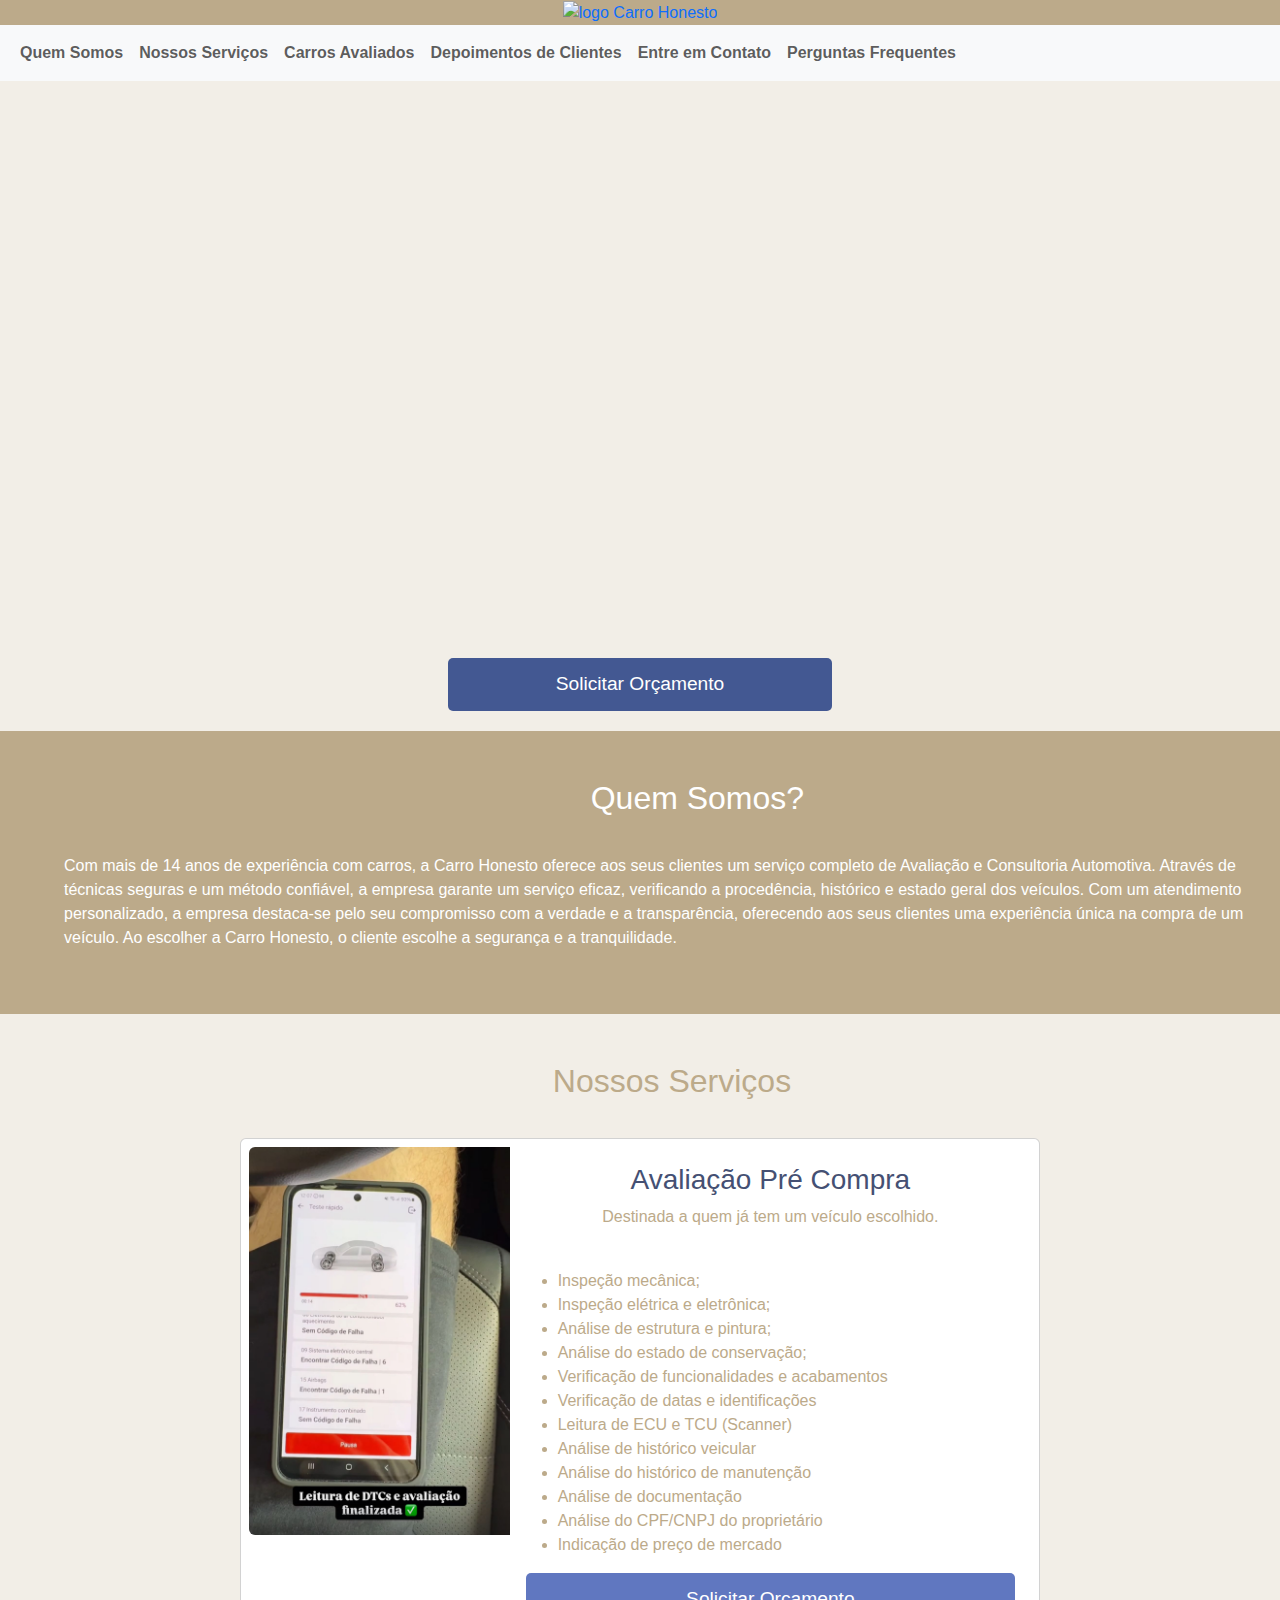
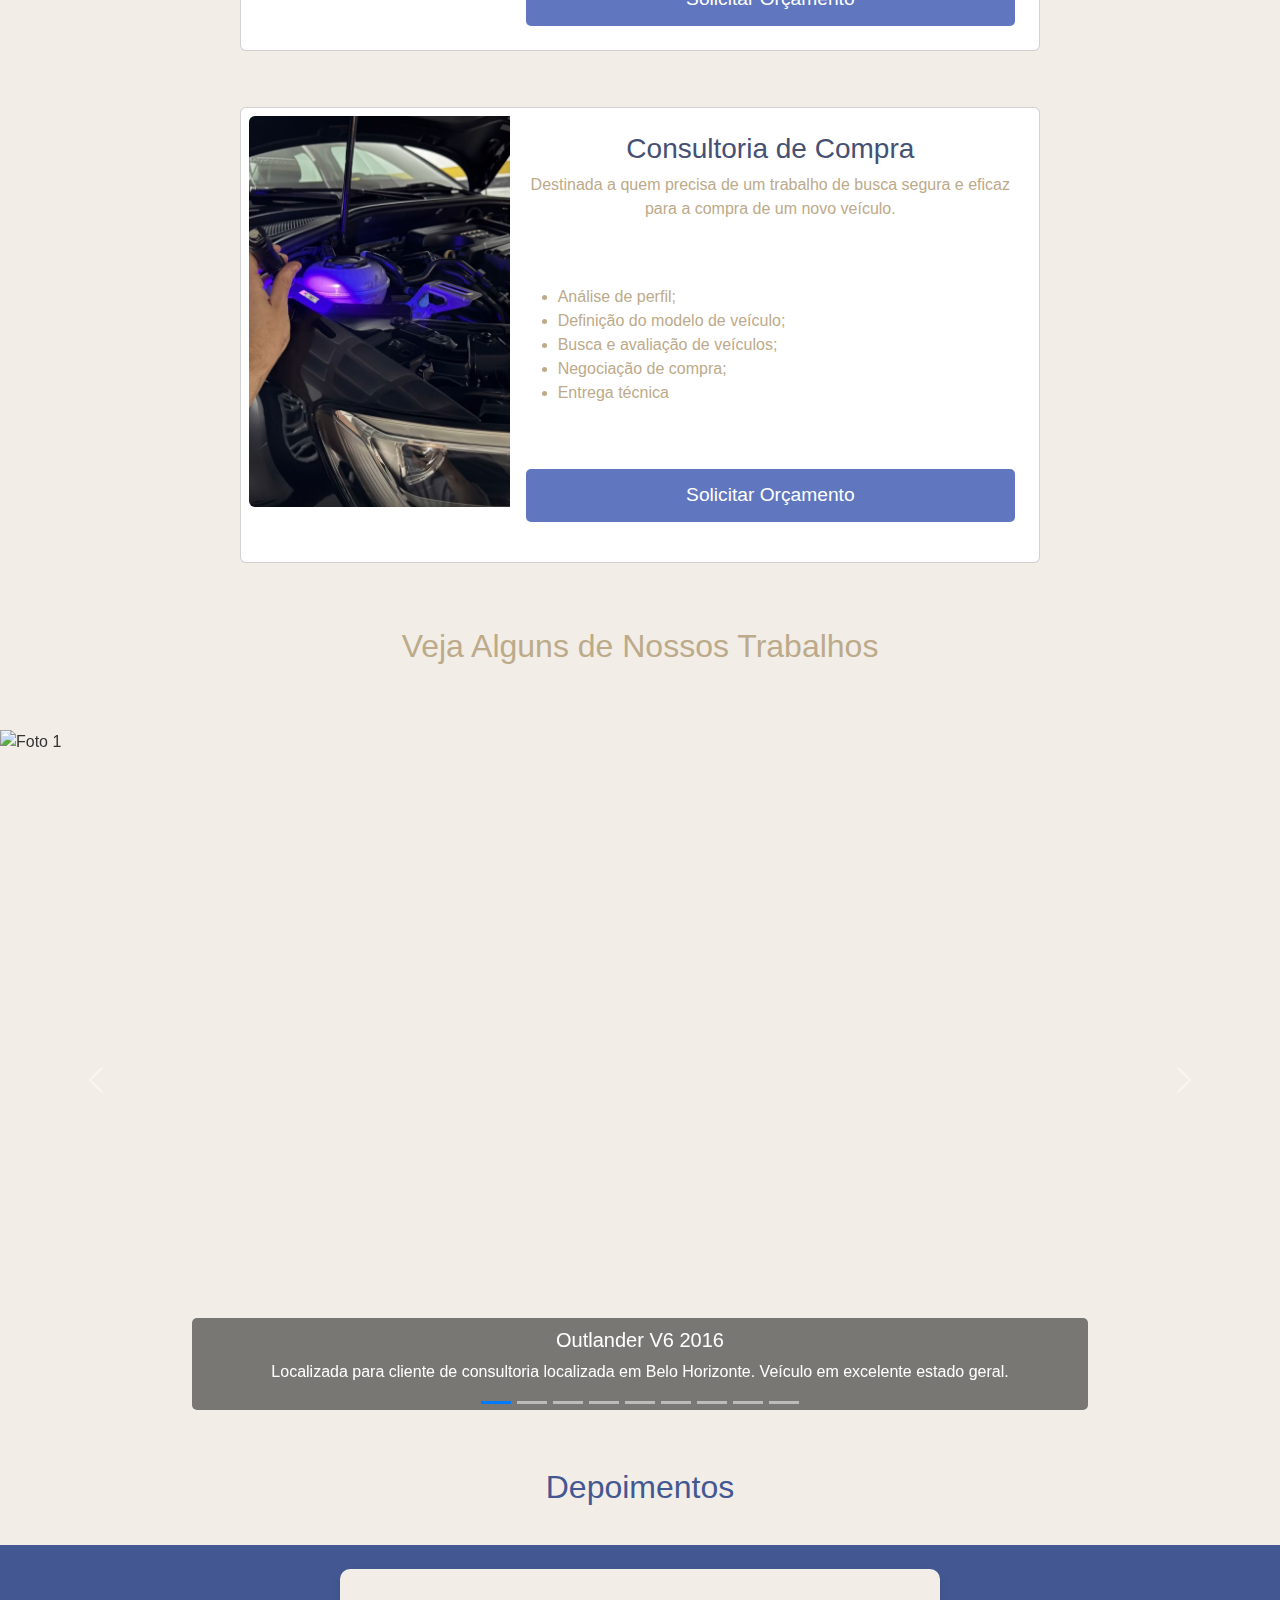
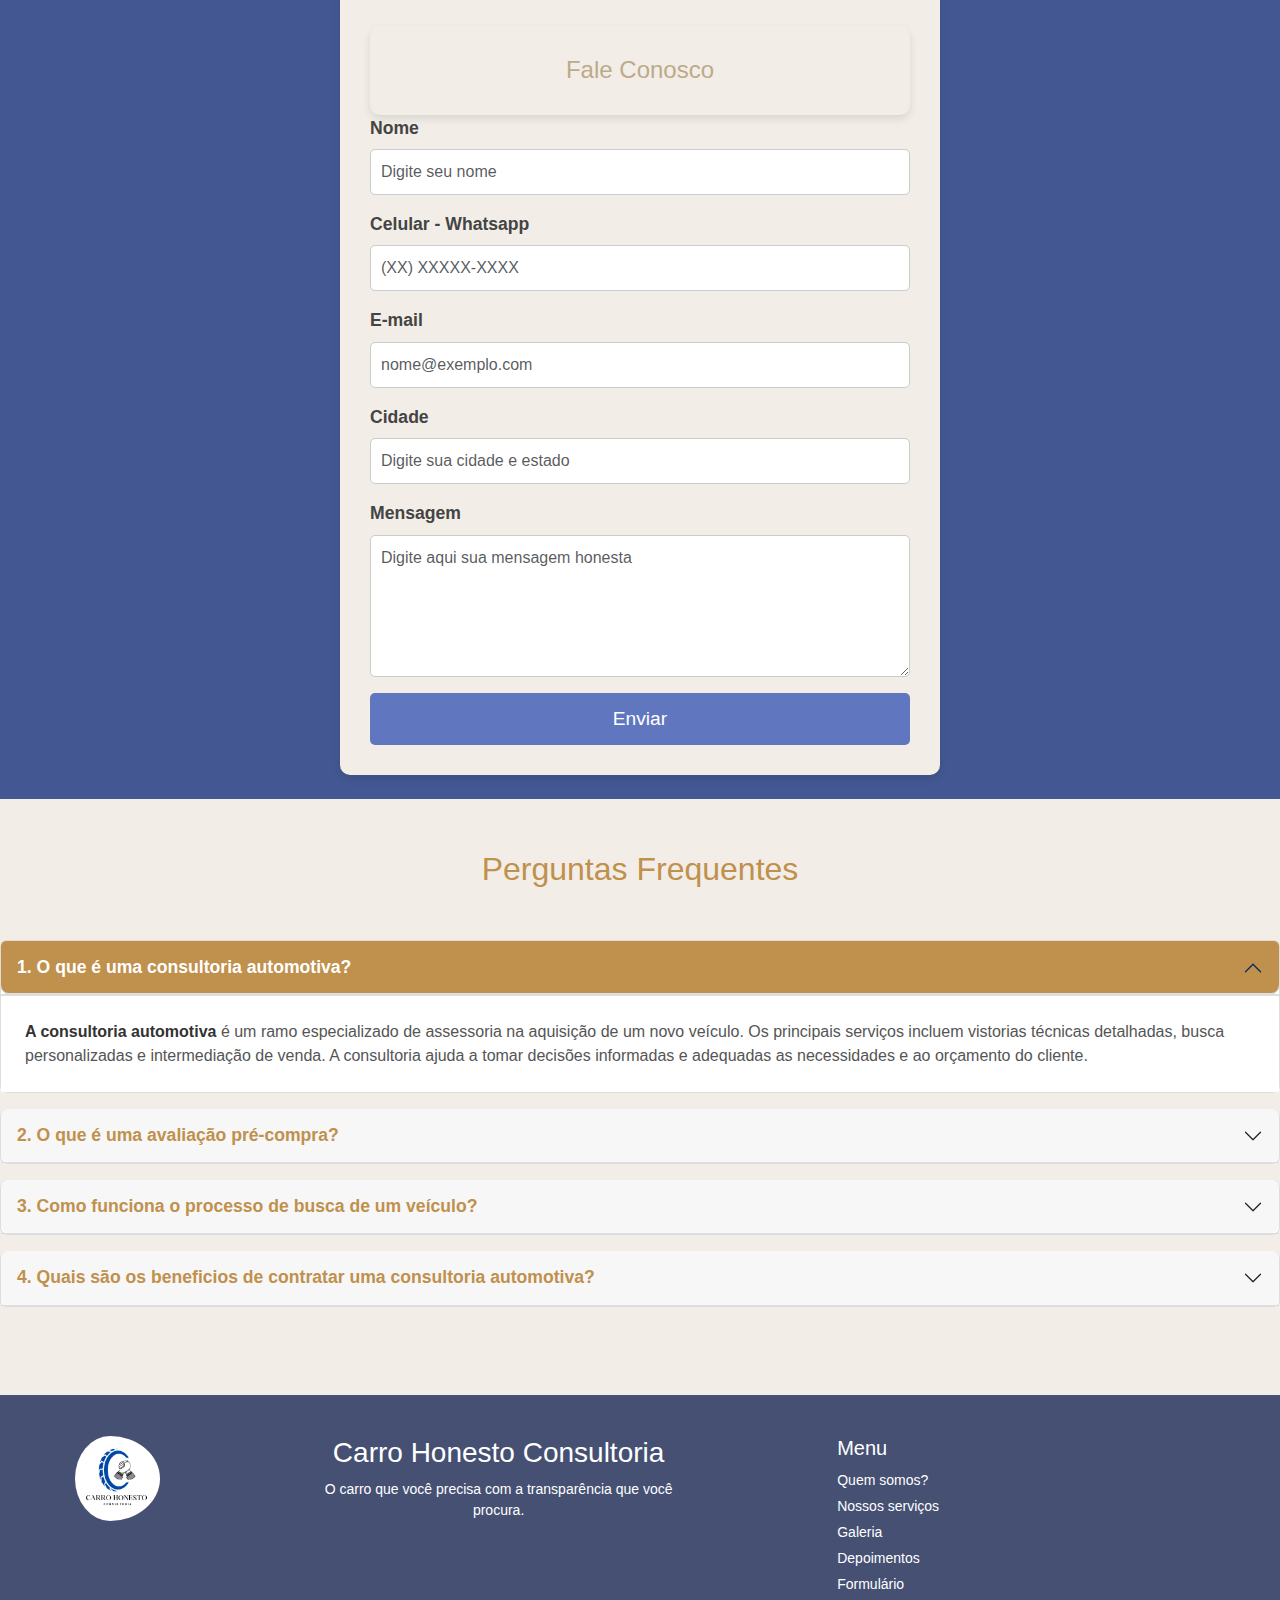
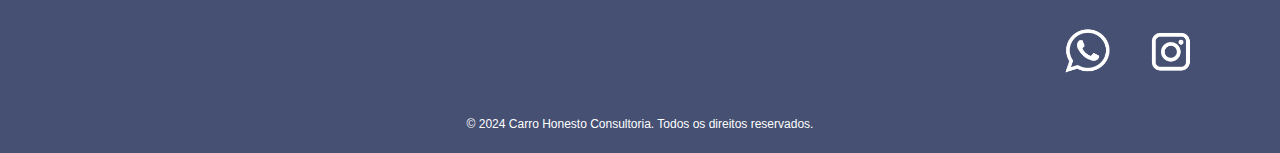
==== commit d8801c84: "Merge branch 'main' into develop" ====
--- a/index.html
+++ b/index.html
@@ -17,11 +17,13 @@
 
 <body>
 
-      <!-- Cabeçalho com logo -->
+  <!-- Cabeçalho com logo -->
 
   <header style="background-color: #BCAA8a;">
     <div class="text-center">
-      <img src="https://i.imgur.com/sLn350V.png" width="100px">
+      <a href="https://www.instagram.com/ocarrohonesto" target="_blank" style="text-decoration: none;">
+        <img src="https://i.imgur.com/sLn350V.png" style="width: 100px;" alt="logo Carro Honesto">
+      </a>
     </div>
   </header>
 
@@ -37,42 +39,47 @@
         <ul class="navbar-nav me-auto mb-2 mb-lg-0">
           <ul class="navbar-nav me-auto mb-2 mb-lg-0">
             <li class="nav-item">
-              <a class="nav-link" href="#quem-somos"> Quem Somos</a>
-            </li>
-            <li class="nav-item">
-              <a class="nav-link" href="#nossos-servicos"> Nossos Serviços</a>
-            </li>
-            <li class="nav-item">
-              <a class="nav-link" href="#galeria"> Carros Avaliados</a>
-            </li>
-            <li class="nav-item">
-              <a class="nav-link" href="#depoimentos"> Depoimentos de Clientes</a>
-            </li>
-            <li class="nav-item">
-              <a class="nav-link" href="#formulario"> Entre em Contato</a>
-            </li>
-            <li class="nav-item">
-              <a class="nav-link" href="#accordionExample"> Perguntas Frequentes</a>
-            </li>
+              <a class="nav-link" href="#quem-somos"><strong> Quem Somos</strong> </a>
+            </li>
+            <li class="nav-item">
+              <a class="nav-link" href="#nossos-servicos"><strong> Nossos Serviços</strong></a>
+            </li>
+            <li class="nav-item">
+              <a class="nav-link" href="#galeria"><strong> Carros Avaliados</strong></a>
+            </li>
+            <li class="nav-item">
+              <a class="nav-link" href="#depoimentos"><strong> Depoimentos de Clientes</strong></a>
+            </li>
+            <li class="nav-item">
+              <a class="nav-link" href="#formulario"><strong> Entre em Contato</strong></a>
+            </li>
+            <li class="nav-item">
+              <a class="nav-link" href="#accordionExample"><strong> Perguntas Frequentes</strong></a>
+            </li>
+          </ul>
+        </ul>
+      </div>
+    </div>
   </nav>
 
 
   <!-- Imagem com Botão -->
-  <div class="text-center md-4" style="width: 100%; height: 650px; background-size: cover; background-image: url('https://live.staticflickr.com/65535/54196852613_ec95e24f3e_b.jpg'); display: flex; flex-direction: column; justify-content: flex-end; align-items: center;">
+  <div class="text-center md-4"
+    style="width: 100%; height: 650px; background-size: cover; background-image: url('https://live.staticflickr.com/65535/54196852613_ec95e24f3e_b.jpg'); display: flex; flex-direction: column; justify-content: flex-end; align-items: center;">
 
     <button type="button" class="btn btn-primary" style="width: 30%; margin-bottom: 20px; background: #435892">
       <a class="nav-link" href="#forms"> Solicitar Orçamento </a>
     </button>
 
-</div>
+  </div>
 
 
   <!-- QUEM SOMOS -->
 
   <section class="pt-5 pb-5 quemsomos" style="background-color: #BCAA8a;">
-  <div class="position-relative" id="quemSomos"> </div>
+    <div class="position-relative" id="quemSomos"> </div>
     <div class="position-absolute top-20 start-20" id="quem-somos"></div>
-    <h2 class=".bg-primário-sutil" style="margin-right: 10px"> Quem Somos?</h2>
+    <h2 class="quemsomos" style="margin-right: 10px"> Quem Somos?</h2>
     <p>Com mais de 14 anos de experiência com carros, a Carro Honesto oferece aos seus clientes um serviço completo de
       Avaliação e Consultoria Automotiva. Através de técnicas seguras e um método confiável, a empresa garante um
       serviço eficaz, verificando a procedência, histórico e estado geral dos veículos. Com um atendimento
@@ -94,9 +101,9 @@
         </div>
         <div class="col-md-8">
           <div class="card-body">
-            <h3 class="card-title" style="color: #BCAA8a;">Avaliação Pré Compra</h3>
-            <p class="card-text" style="color: #BCAA8a;">Destinada a quem já tem um veículo escolhido.</p>
-            <h5 style="color: #BCAA8a;">Serviços Realizados</h5>
+            <h3 class="card-title" style="color: #455073;">Avaliação Pré Compra</h3>
+            <p class="card-text" style="color: #BCAA8a;">Destinada a quem já tem um veículo escolhido.</p><br>
+            <!-- <h5 style="color: #BCAA8a;">Serviços Realizados</h5> -->
             <ul>
               <li> Inspeção mecânica;</li>
               <li> Inspeção elétrica e eletrônica;</li>
@@ -127,10 +134,11 @@
         </div>
         <div class="col-md-8">
           <div class="card-body">
-            <h3 class="card-title" style="color: #BCAA8a;">Consultoria de Compra</h3>
-            <p class="card-text" style="color: #BCAA8a;">Destinada a quem precisa de um trabalho de busca segura e eficaz para a
+            <h3 class="card-title" style="color: #455073;">Consultoria de Compra</h3>
+            <p class="card-text" style="color: #BCAA8a;">Destinada a quem precisa de um trabalho de busca segura e
+              eficaz para a
               compra de
-              um novo veículo.</p> <br>
+              um novo veículo.</p> <br><br>
             <ul>
               <li> Análise de perfil;</li>
               <li> Definição do modelo de veículo;</li>
@@ -138,6 +146,7 @@
               <li> Negociação de compra;</li>
               <li> Entrega técnica</li>
             </ul>
+            <br><br>
             <a href="https://api.whatsapp.com/send?phone=5548996074736" class="btn btn-primary">Solicitar
               Orçamento</a>
           </div>
@@ -167,7 +176,9 @@
 
         <div class="carousel-inner">
           <div class="carousel-item active" data-bs-interval="3000">
-            <img src="https://s3.ecompletocarros.dev/images/lojas/209/veiculos/26368/veiculoInfoVeiculoImagesMobile/vehicle_image_1590778611_8f412ff61e6ca9d8db79f83cdd5cafff.jpeg" class="d-block w-100 " alt="Foto 1">
+            <img
+              src="https://s3.ecompletocarros.dev/images/lojas/209/veiculos/26368/veiculoInfoVeiculoImagesMobile/vehicle_image_1590778611_8f412ff61e6ca9d8db79f83cdd5cafff.jpeg"
+              class="d-block w-100 " alt="Foto 1">
             <div class="carousel-caption">
               <h5>Outlander V6 2016</h5>
               <p>Localizada para cliente de consultoria localizada em Belo Horizonte. Veículo em excelente estado geral.
@@ -182,7 +193,9 @@
             </div>
           </div>
           <div class="carousel-item" data-bs-interval="3000">
-            <img src="https://s3.ecompletocarros.dev/images/lojas/296/veiculos/92827/veiculoInfoVeiculoImagesMobile/vehicle_image_1645809331_cb2b427aef491dad991e3e97d036d326.jpeg" class="d-block w-100" alt="Foto 3">
+            <img
+              src="https://s3.ecompletocarros.dev/images/lojas/296/veiculos/92827/veiculoInfoVeiculoImagesMobile/vehicle_image_1645809331_cb2b427aef491dad991e3e97d036d326.jpeg"
+              class="d-block w-100" alt="Foto 3">
             <div class="carousel-caption">
               <h5>Creta Prestige 2019</h5>
               <p>Localizado para cliente de consultoria em Florianópolis. Veículo em excepcional estado geral e com
@@ -190,7 +203,8 @@
             </div>
           </div>
           <div class="carousel-item" data-bs-interval="3000">
-            <img src="https://autoentusiastas.com.br/ae/wp-content/uploads/2024/05/AE-Jeep-GrandCherokee-4xe-CAPA.jpg" class="d-block w-100" alt="Foto 4">
+            <img src="https://autoentusiastas.com.br/ae/wp-content/uploads/2024/05/AE-Jeep-GrandCherokee-4xe-CAPA.jpg"
+              class="d-block w-100" alt="Foto 4">
             <div class="carousel-caption">
               <h5>Grand Cherokee</h5>
               <p>Após análise técnica minuciosa, descobrimos queo veículo fez uso de GNV e teve manutenção
@@ -205,7 +219,9 @@
             </div>
           </div>
           <div class="carousel-item" data-bs-interval="3000">
-            <img src="https://image1.mobiauto.com.br/images/api/images/v1.0/430309465/transform/fl_progressive,f_webp,q_70,w_600" class="d-block w-100" alt="Foto 6">
+            <img
+              src="https://image1.mobiauto.com.br/images/api/images/v1.0/430309465/transform/fl_progressive,f_webp,q_70,w_600"
+              class="d-block w-100" alt="Foto 6">
             <div class="carousel-caption">
               <h5>Fielder XEI 2007</h5>
               <p>Após análise técnica visual, com o aparelho identificamos presença de massa no pára-lama dianteiro
@@ -219,14 +235,18 @@
             </div>
           </div>
           <div class="carousel-item" data-bs-interval="3000">
-            <img src="https://dsae.s3.amazonaws.com/00434116001968/Fotos/GBC-8235_04.jpg?u=20240906150132&auto=format&ixlib=react-9.8.1&h=700&dpr=2&q=50" class="d-block w-100" alt="Foto 8">
+            <img
+              src="https://dsae.s3.amazonaws.com/00434116001968/Fotos/GBC-8235_04.jpg?u=20240906150132&auto=format&ixlib=react-9.8.1&h=700&dpr=2&q=50"
+              class="d-block w-100" alt="Foto 8">
             <div class="carousel-caption">
               <h5>Jetta Highline 2017</h5>
               <p>Avaliação pré compra para cliente da Bahia. Mais de 400 itens analisados.</p>
             </div>
           </div>
           <div class="carousel-item" data-bs-interval="3000">
-            <img src="https://www.berettaautomoveis.com.br/wp-content/uploads/automoveis/automovel-honda-accord-ex-v6-2015-6756.webp" class="d-block w-100" alt="Foto 9">
+            <img
+              src="https://www.berettaautomoveis.com.br/wp-content/uploads/automoveis/automovel-honda-accord-ex-v6-2015-6756.webp"
+              class="d-block w-100" alt="Foto 9">
             <div class="carousel-caption">
               <h5>Accord V6 2015</h5>
               <p>Avaliação pré compra para cliente de Belo Horizonte. Mais de 400 itens analisados.</p>
@@ -360,10 +380,11 @@
       </div>
     </div>
   </section>
-
+  <br><br><br>
 
 
   <footer>
+    <br>
     <div class="footer-container text-center">
       <div class="mb-4">
         <img src="img/logo.jpeg" alt="Logo Carro Honesto Consultoria" class="footer" width="100">
@@ -387,15 +408,17 @@
       </div>
     </div>
 
-    
+
     <div style="width: 100%; text-align: end; padding-right: 70px;">
-        <a href="https://api.whatsapp.com/send/?phone=5548996074736&text&type=phone_number&app_absent=0" target="_blank" style="text-decoration: none;">
-          <img src="img/—Pngtree—white whatsapp icon png_3562063.png" style="width: 80px;" />
-        </a>
-        <a href="https://www.instagram.com/ocarrohonesto" target="_blank" style="text-decoration: none;"> 
-          <img src="img/—Pngtree—white instagram icon png instagram_3562066.png" style="width: 80px;"/>
-        </a>
-    </div> 
+      <a href="https://api.whatsapp.com/send/?phone=5548996074736&text&type=phone_number&app_absent=0" target="_blank"
+        style="text-decoration: none;">
+        <img src="img/—Pngtree—white whatsapp icon png_3562063.png" style="width: 80px;" alt="icone do whatsapp">
+      </a>
+      <a href="https://www.instagram.com/ocarrohonesto" target="_blank" style="text-decoration: none;">
+        <img src="img/—Pngtree—white instagram icon png instagram_3562066.png" style="width: 80px;"
+          alt="icone do instagram">
+      </a>
+    </div>
 
     <div class="footer-bottom text-center mt-4">
       <p>&copy; 2024 Carro Honesto Consultoria. Todos os direitos reservados.</p>
@@ -403,5 +426,4 @@
   </footer>
 
 </body>
-
 </html>--- a/style.css
+++ b/style.css
@@ -1,5 +1,3 @@
-
-
 .logocentralizada {
     text-align: center;
 }
@@ -8,7 +6,12 @@
 /* NAVBAR */
 .navbar{
     background-color: #c0904d;
-}
+    width: 100%;
+}
+nav-item.hover{
+    background-color: #007bff;
+}
+
 
 /* QUEM SOMOS */
 .quemsomos {
@@ -17,6 +20,12 @@
     
 }
 
+h2.quemsomos{
+    text-align: center;
+    margin-bottom: 3%;
+}
+
+
 /* NOSSOS SERVICOS */
 .nossosservicos {
     color: #BCAA8a ;
@@ -25,6 +34,17 @@
 
 ul{ color: #BCAA8a;}
 
+h2.nossosservicos{
+    text-align: center;
+    margin-bottom: 3%;
+}
+
+h3.card-title, p.card-text{
+    text-align: center;
+}
+
+
+
 /* IMAGEM COM BOTÃO */
 
 .foto-perfil {
@@ -87,9 +107,10 @@
 
 /* FORMULARIO */
 
-h2.formulario {
+h4.formulario {
     text-align: center;
     margin-top: 5%;
+    color: #BCAA8a;
 }
 
 * {
@@ -316,4 +337,4 @@
 
 .footer-bottom p {
     margin: 0;
-}
+}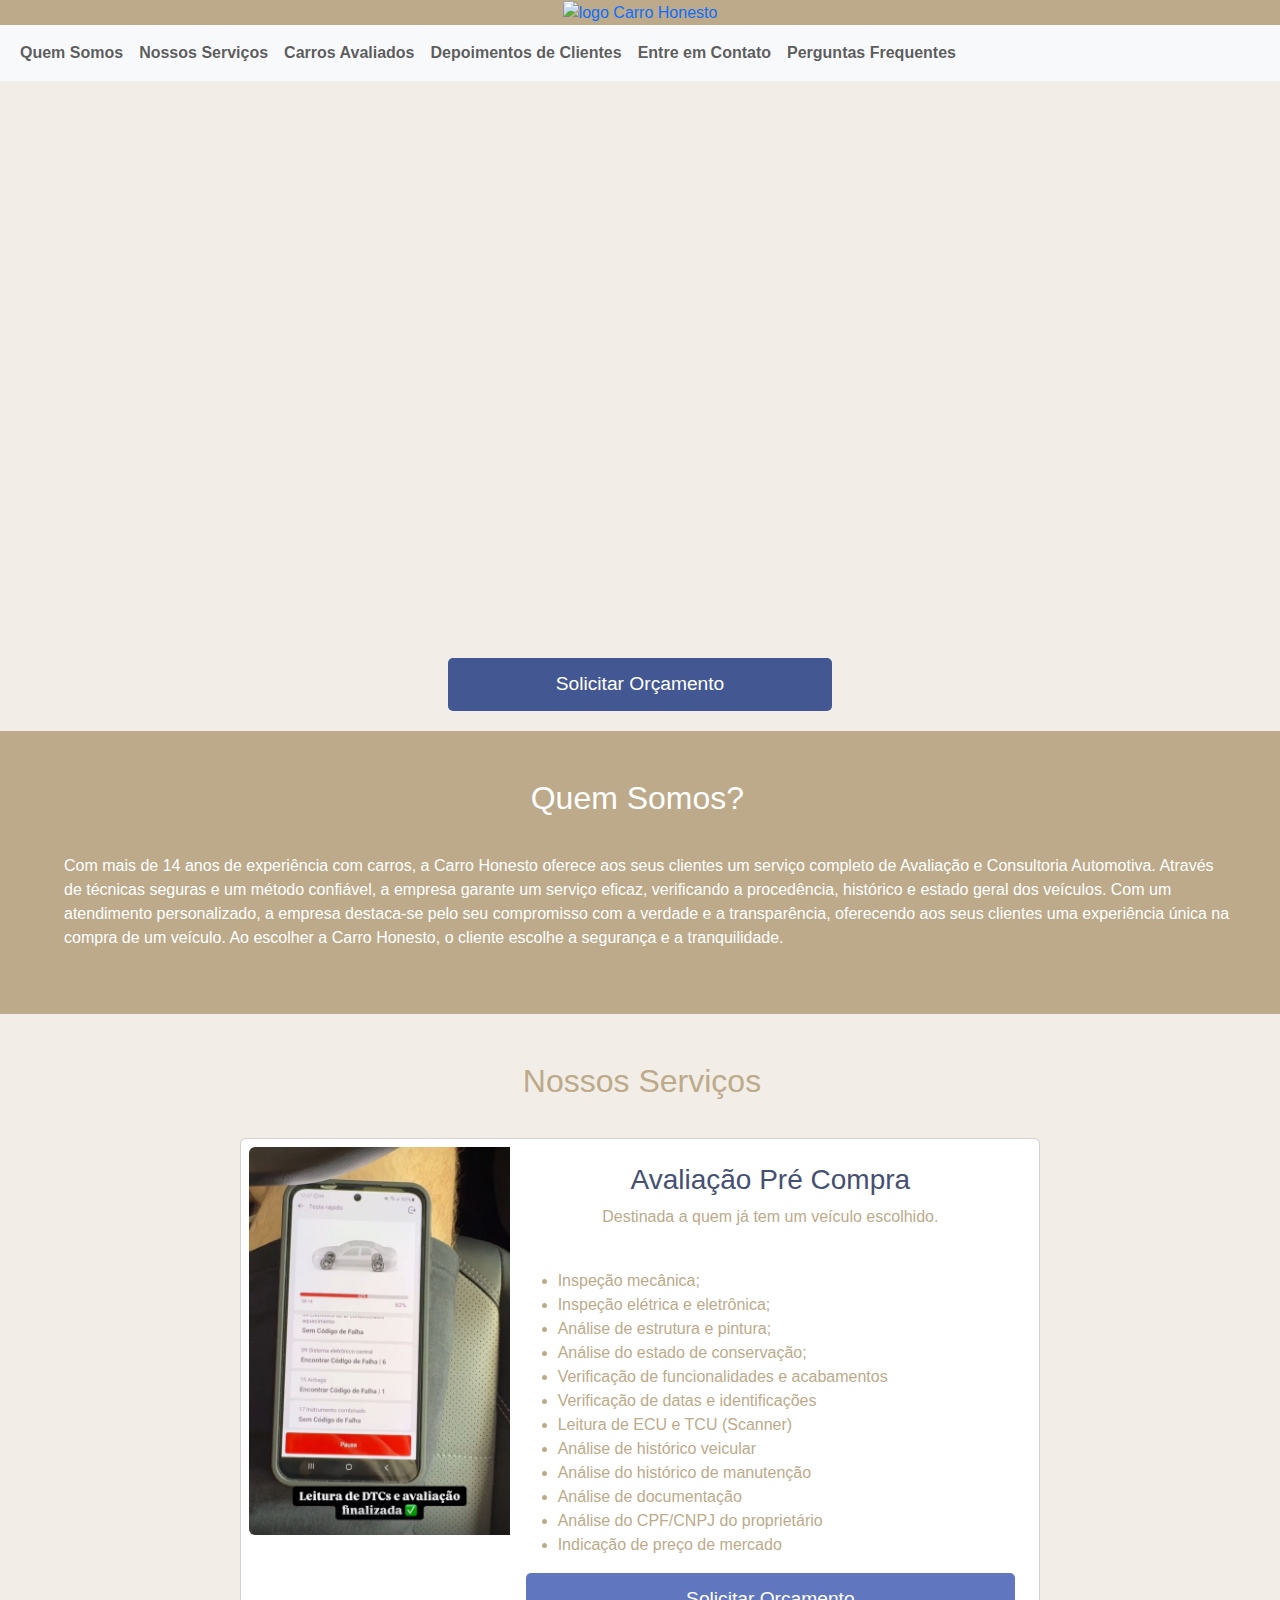
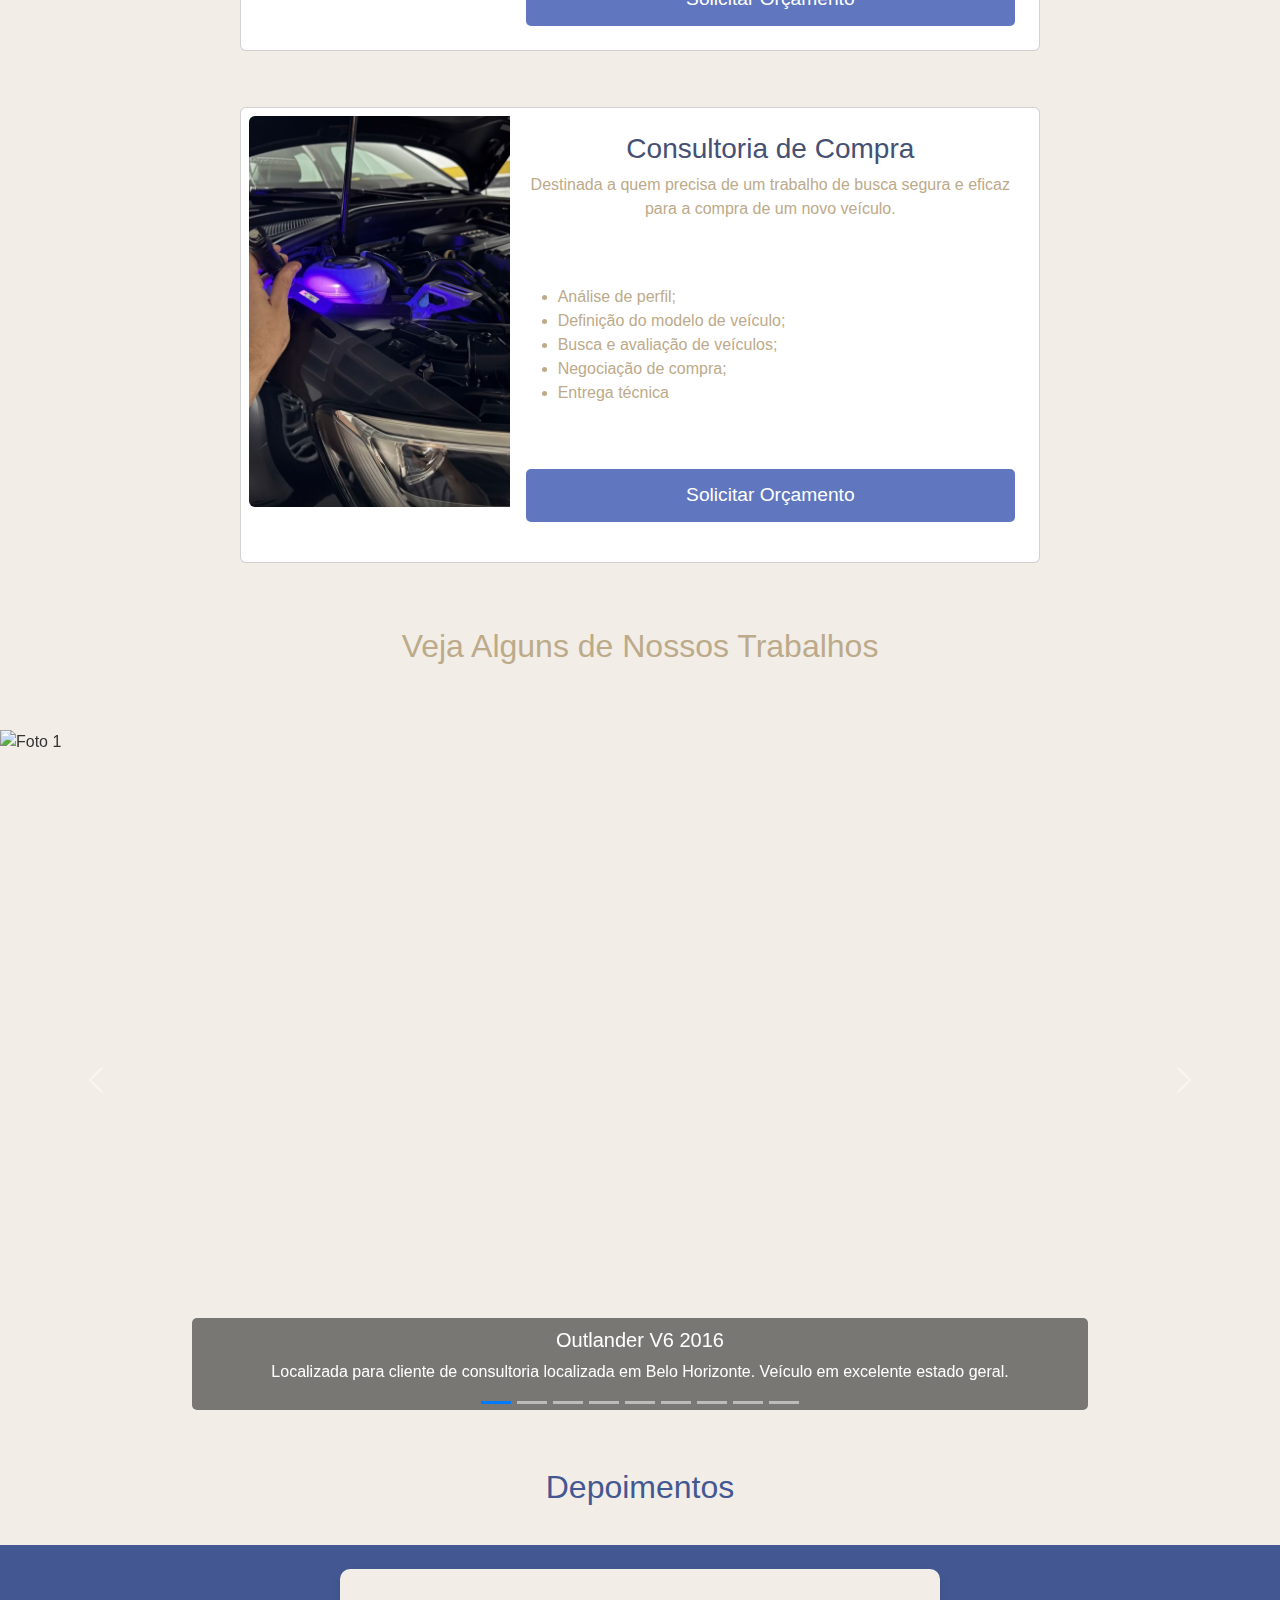
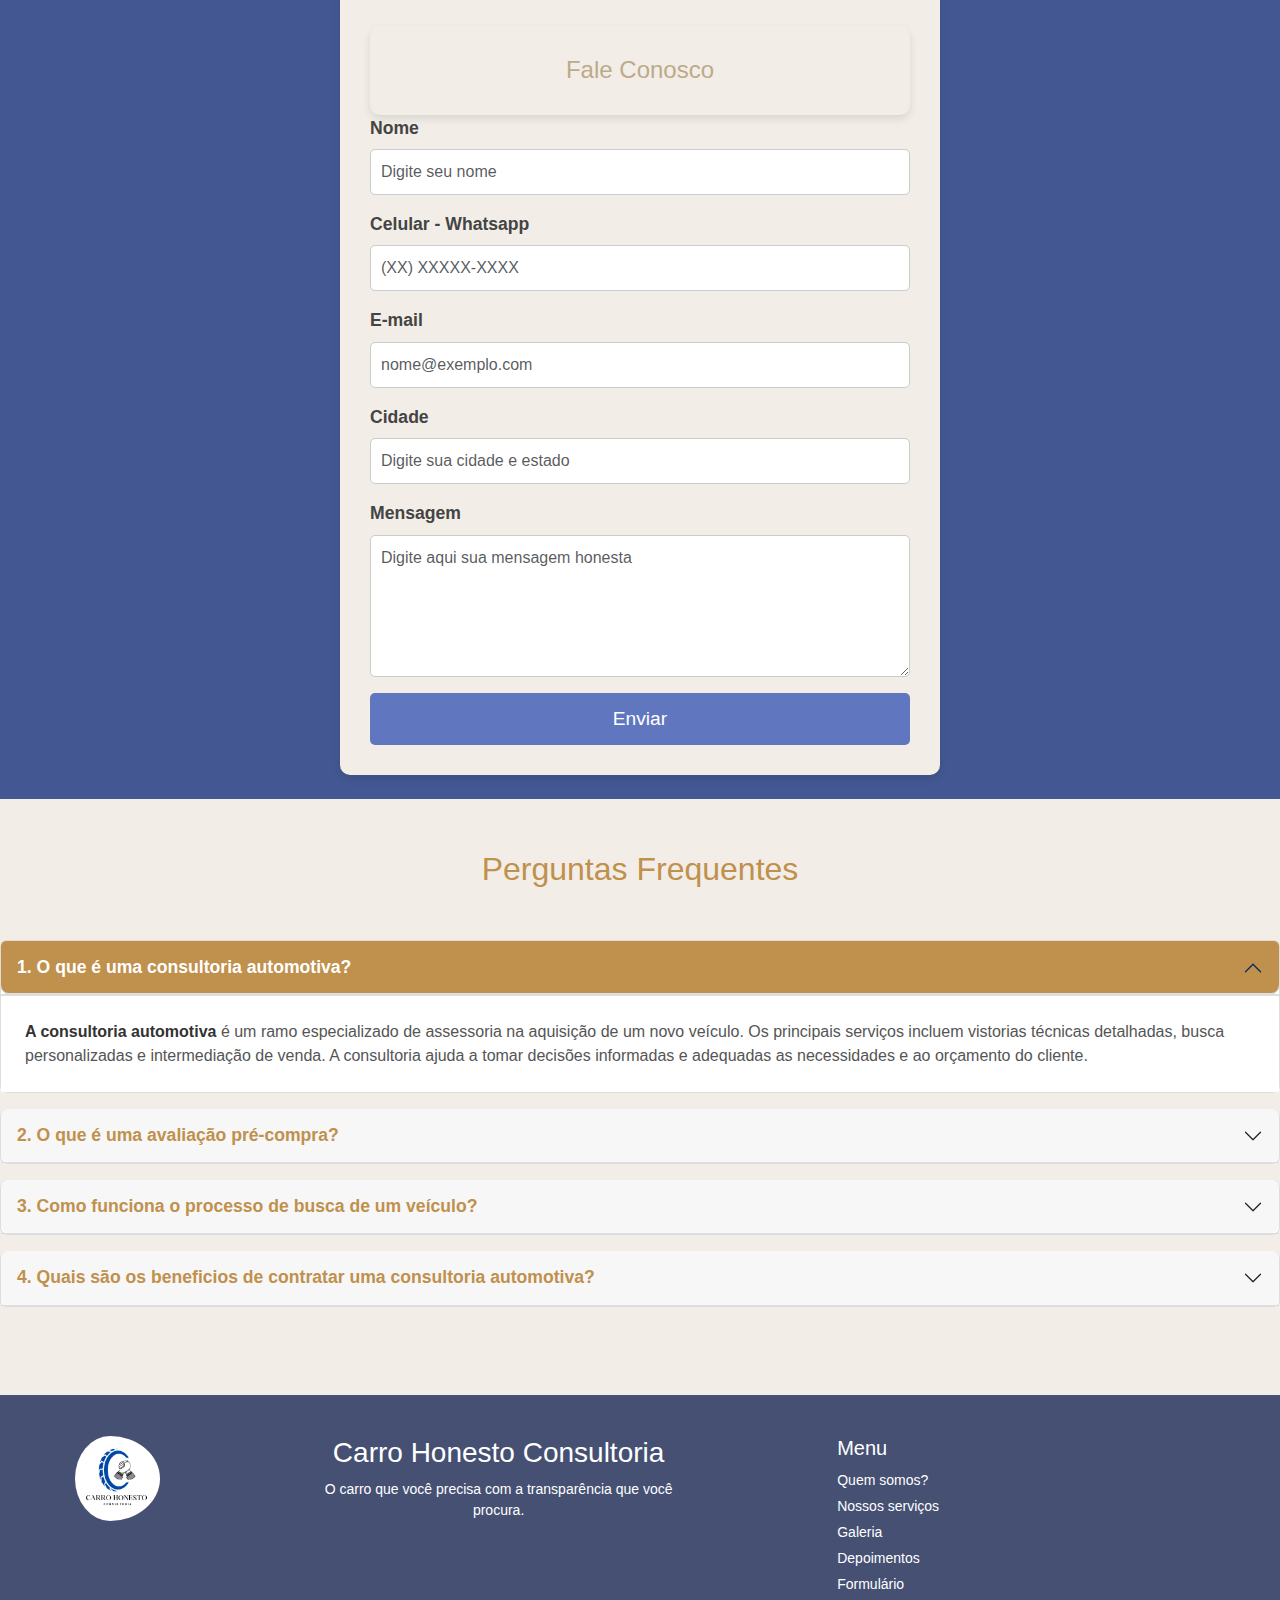
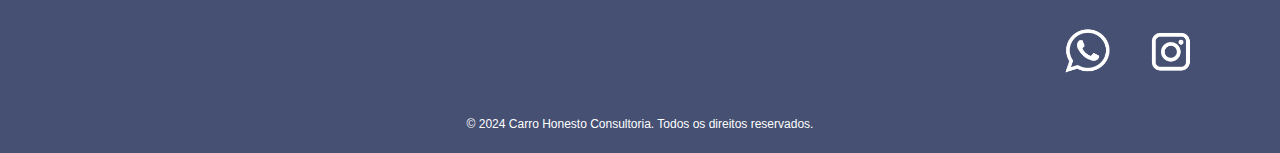
==== commit a4918f30: "Add files via upload" ====
--- a/index.html
+++ b/index.html
@@ -78,9 +78,9 @@
 
   <section class="pt-5 pb-5 quemsomos" style="background-color: #BCAA8a;">
     <div class="position-relative" id="quemSomos"> </div>
-    <div class="position-absolute top-20 start-20" id="quem-somos"></div>
-    <h2 class="quemsomos" style="margin-right: 10px"> Quem Somos?</h2>
-    <p>Com mais de 14 anos de experiência com carros, a Carro Honesto oferece aos seus clientes um serviço completo de
+    <div id="quem-somos"></div>
+    <h2 class="quemsomos" style="text-align: center; margin-right:  130px;"> Quem Somos?</h2>
+    <p style="margin-right:50px;">Com mais de 14 anos de experiência com carros, a Carro Honesto oferece aos seus clientes um serviço completo de
       Avaliação e Consultoria Automotiva. Através de técnicas seguras e um método confiável, a empresa garante um
       serviço eficaz, verificando a procedência, histórico e estado geral dos veículos. Com um atendimento
       personalizado, a empresa destaca-se pelo seu compromisso com a verdade e a transparência, oferecendo aos seus
@@ -93,7 +93,7 @@
   <!-- NOSSOS SERVIÇOS -->
 
   <section class="pt-5 pb-3 " style="background-color: #f2eee7;">
-    <h2 class=" nossosservicos " id="nossos-servicos"> Nossos Serviços</h2>
+    <h2 class=" nossosservicos" id="nossos-servicos" style="text-align: center; margin-right:60px;"> Nossos Serviços</h2>
     <div class="card mb-3 mt-4 mx-auto p-2" style="max-width: 800px;" id="nossosServicos">
       <div class="row g-0">
         <div class="col-md-4">
@@ -426,4 +426,4 @@
   </footer>
 
 </body>
-</html>+</html>
